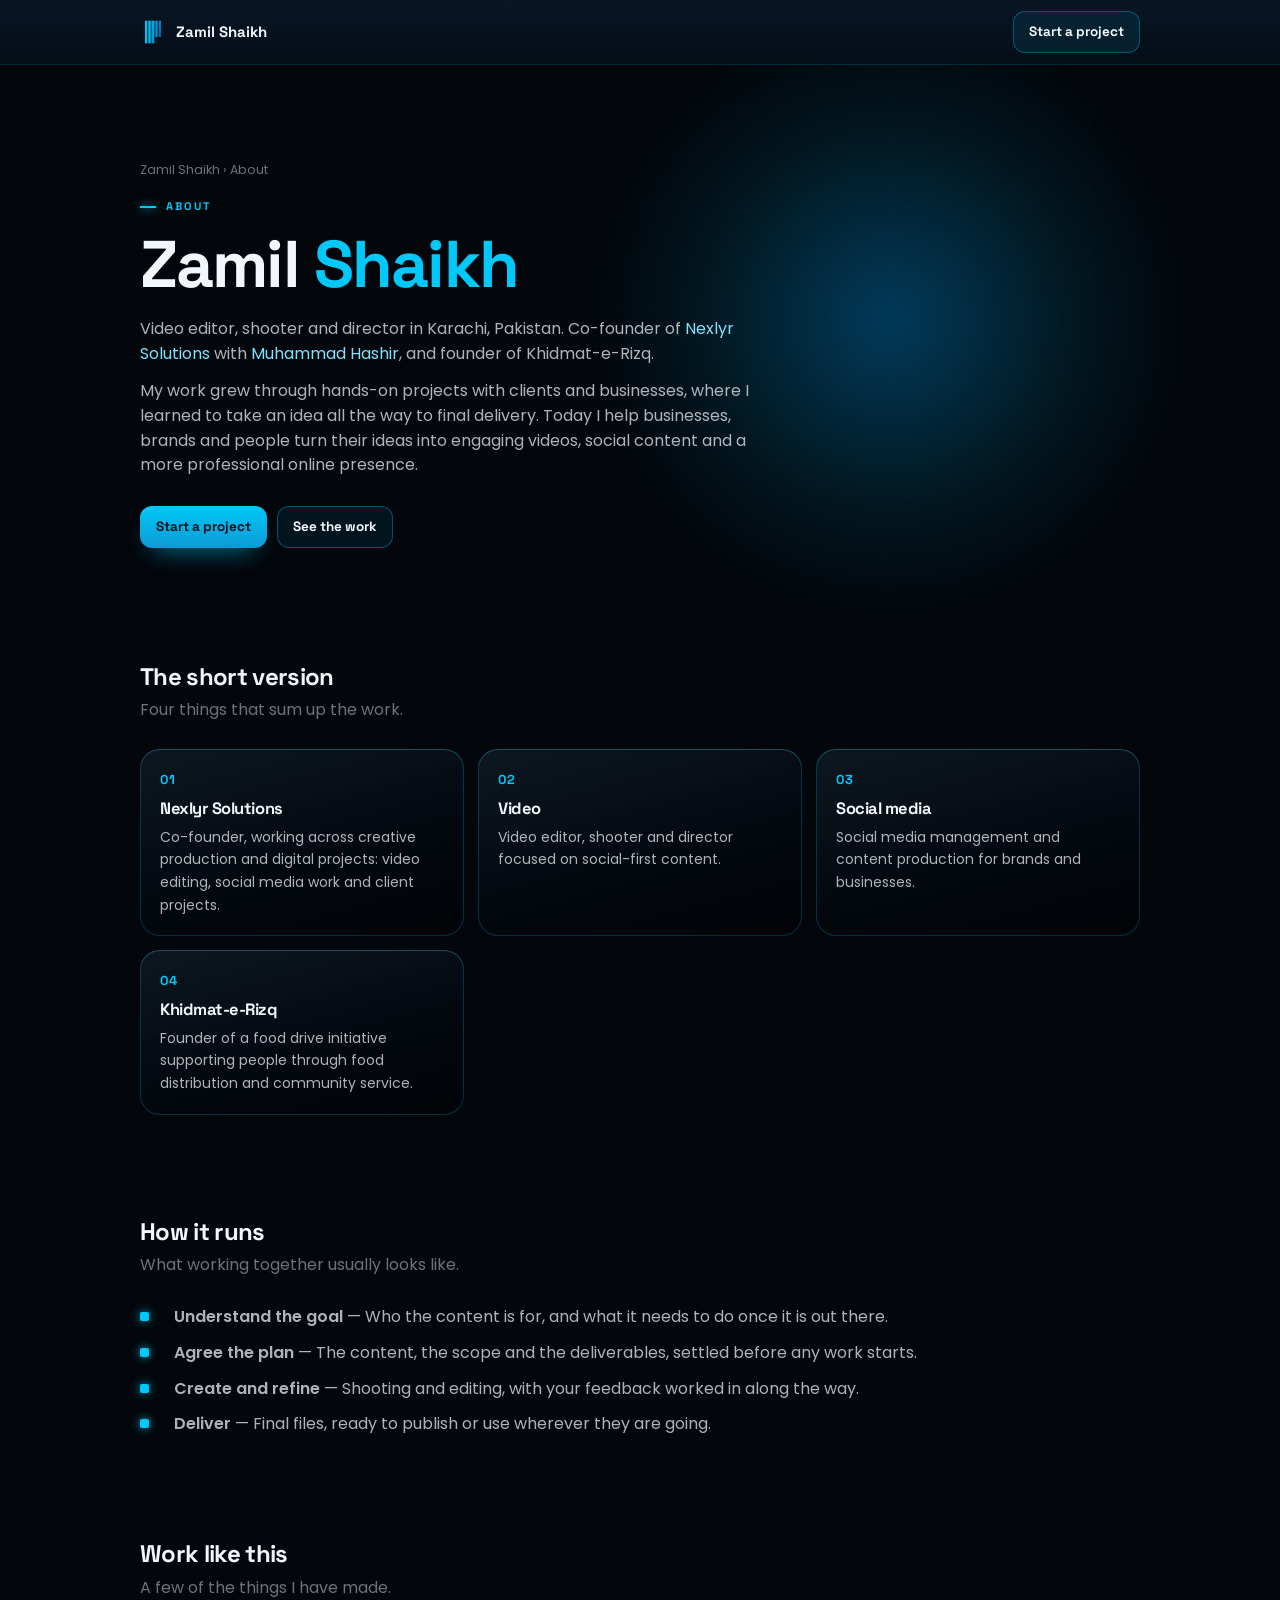
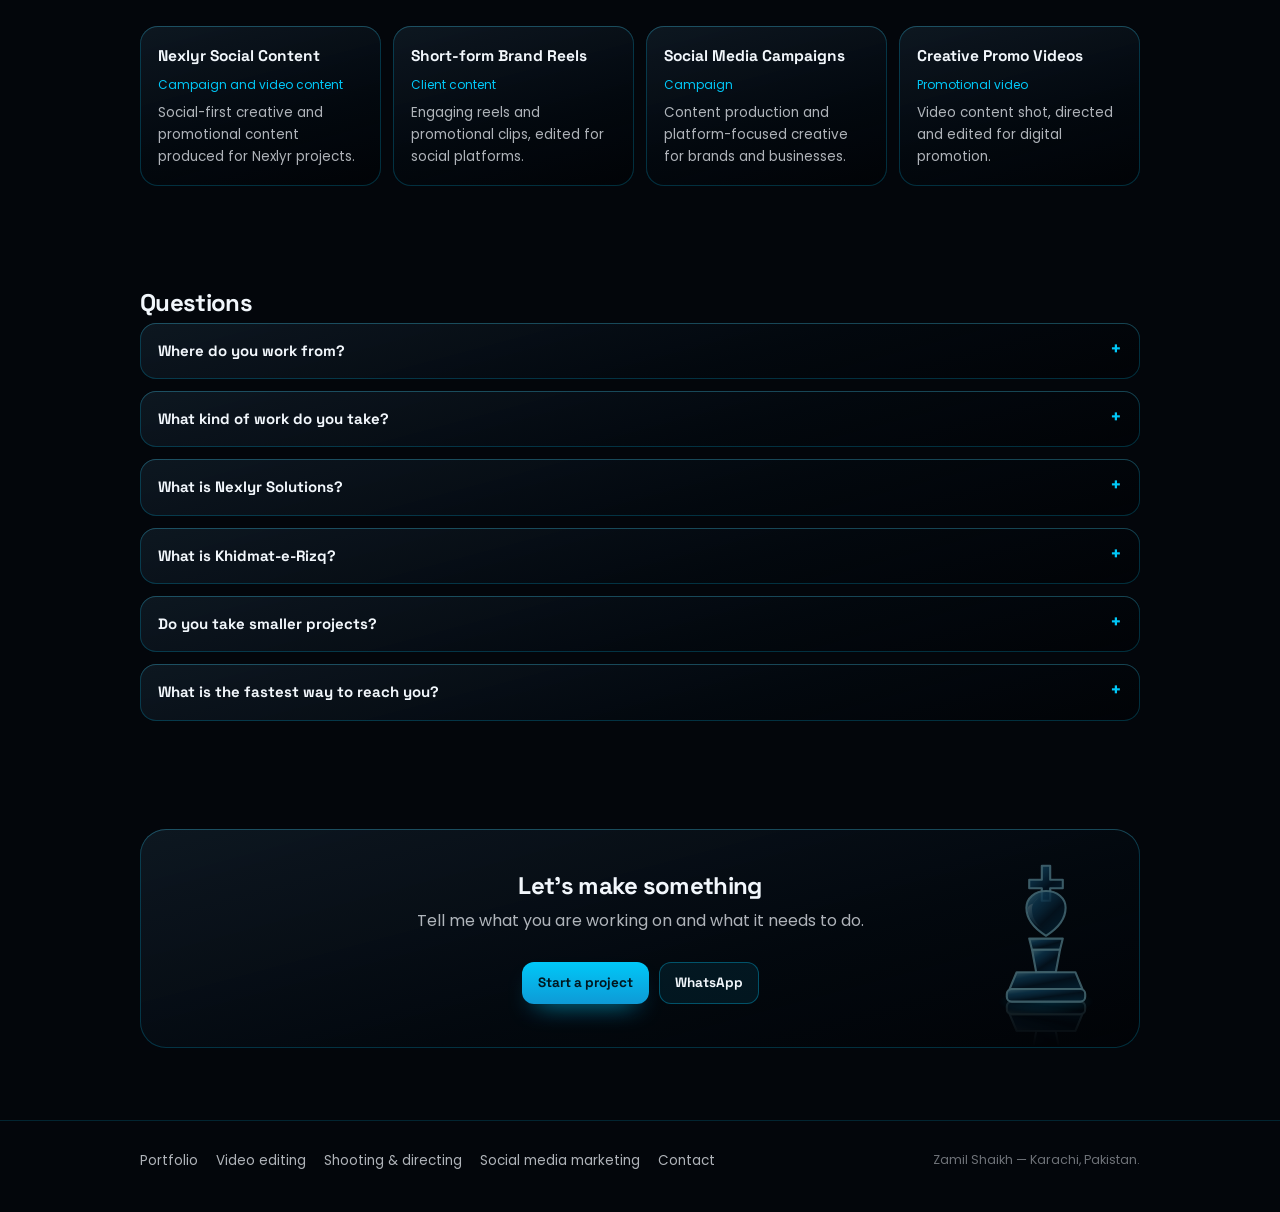
==== about.html @ 0f3cc49a "Add files via upload" ====
<!DOCTYPE html>
<html lang="en">
<head>
<meta charset="UTF-8">
<meta name="viewport" content="width=device-width, initial-scale=1.0, viewport-fit=cover">
<title>About Zamil Shaikh — Video Editor &amp; Director in Karachi</title>
<meta name="description" content="Zamil Shaikh is a video editor, shooter and director in Karachi, co-founder of Nexlyr Solutions and founder of Khidmat-e-Rizq, a food drive initiative.">
<meta name="author" content="Zamil Shaikh">
<meta name="robots" content="index, follow, max-image-preview:large, max-snippet:-1">
<meta name="googlebot" content="index, follow, max-image-preview:large, max-snippet:-1">
<meta name="geo.region" content="PK-SD">
<meta name="geo.placename" content="Karachi">
<link rel="canonical" href="https://zamil.nexlyr.solutions/about">
<link rel="alternate" hreflang="en" href="https://zamil.nexlyr.solutions/about">
<link rel="alternate" hreflang="x-default" href="https://zamil.nexlyr.solutions/about">
<link rel="me" href="https://www.instagram.com/zamil_fr">
<link rel="me" href="https://www.linkedin.com/in/zamil-shaikh-6154ba41a">
<meta name="theme-color" content="#03060B">
<link rel="icon" href="/favicon.ico" sizes="any">
<link rel="icon" type="image/png" href="/favicon.png">
<link rel="apple-touch-icon" href="/apple-touch-icon.png">
<link rel="manifest" href="/site.webmanifest">
<meta property="og:type" content="profile">
<meta property="og:locale" content="en_US">
<meta property="og:site_name" content="Zamil Shaikh">
<meta property="og:title" content="About Zamil Shaikh — Video Editor &amp; Director in Karachi">
<meta property="og:description" content="Zamil Shaikh is a video editor, shooter and director in Karachi, co-founder of Nexlyr Solutions and founder of Khidmat-e-Rizq, a food drive initiative.">
<meta property="og:url" content="https://zamil.nexlyr.solutions/about">
<meta property="og:image" content="https://zamil.nexlyr.solutions/og-card.jpg">
<meta property="og:image:width" content="1200">
<meta property="og:image:height" content="630">
<meta property="og:image:alt" content="Zamil Shaikh — video editor, shooter and director, co-founder of Nexlyr Solutions">
<meta name="twitter:card" content="summary_large_image">
<meta name="twitter:title" content="About Zamil Shaikh — Video Editor &amp; Director in Karachi">
<meta name="twitter:description" content="Zamil Shaikh is a video editor, shooter and director in Karachi, co-founder of Nexlyr Solutions and founder of Khidmat-e-Rizq, a food drive initiative.">
<meta name="twitter:image" content="https://zamil.nexlyr.solutions/og-card.jpg">
<meta name="twitter:image:alt" content="Zamil Shaikh — video editor, shooter and director">
<link rel="preload" href="/font-grotesk-700.woff2" as="font" type="font/woff2" crossorigin>
<link rel="preload" href="/font-poppins-400.woff2" as="font" type="font/woff2" crossorigin>
<script type="application/ld+json">{
 "@context": "https://schema.org",
 "@graph": [
  {
   "@type": "ProfilePage",
   "@id": "https://zamil.nexlyr.solutions/about#page",
   "url": "https://zamil.nexlyr.solutions/about",
   "name": "About Zamil Shaikh — Video Editor & Director in Karachi",
   "description": "Zamil Shaikh is a video editor, shooter and director in Karachi, co-founder of Nexlyr Solutions and founder of Khidmat-e-Rizq, a food drive initiative.",
   "inLanguage": "en",
   "isPartOf": {
    "@id": "https://zamil.nexlyr.solutions/#website"
   },
   "about": {
    "@id": "https://zamil.nexlyr.solutions/#zamil"
   },
   "primaryImageOfPage": "https://zamil.nexlyr.solutions/og-card.jpg",
   "mainEntity": {
    "@id": "https://zamil.nexlyr.solutions/#zamil"
   }
  },
  {
   "@type": "BreadcrumbList",
   "itemListElement": [
    {
     "@type": "ListItem",
     "position": 1,
     "name": "Zamil Shaikh",
     "item": "https://zamil.nexlyr.solutions/"
    },
    {
     "@type": "ListItem",
     "position": 2,
     "name": "About",
     "item": "https://zamil.nexlyr.solutions/about"
    }
   ]
  },
  {
   "@type": "Organization",
   "@id": "https://zamil.nexlyr.solutions/#khidmat",
   "name": "Khidmat-e-Rizq",
   "founder": {
    "@id": "https://zamil.nexlyr.solutions/#zamil"
   },
   "description": "Food drive initiative supporting people through food distribution and community service.",
   "sameAs": [
    "https://www.instagram.com/khidmat_e_riqz"
   ]
  },
  {
   "@type": "Person",
   "@id": "https://zamil.nexlyr.solutions/#zamil",
   "name": "Zamil Shaikh",
   "alternateName": [
    "Zamil",
    "zamil_fr"
   ],
   "url": "https://zamil.nexlyr.solutions/",
   "image": "https://zamil.nexlyr.solutions/zamil-cutout.webp",
   "jobTitle": "Co-founder, Nexlyr Solutions",
   "worksFor": {
    "@type": "Organization",
    "name": "Nexlyr Solutions",
    "url": "https://nexlyr.solutions"
   },
   "address": {
    "@type": "PostalAddress",
    "addressLocality": "Karachi",
    "addressCountry": "PK"
   },
   "sameAs": [
    "https://www.instagram.com/zamil_fr",
    "https://www.linkedin.com/in/zamil-shaikh-6154ba41a"
   ],
   "description": "Video editor, shooter and director in Karachi. Co-founder of Nexlyr Solutions and founder of Khidmat-e-Rizq.",
   "knowsAbout": [
    "Video editing",
    "Videography",
    "Directing",
    "Short-form video",
    "Promotional videos",
    "Social media marketing",
    "Social media management",
    "Content creation"
   ],
   "hasOccupation": {
    "@type": "Occupation",
    "name": "Video Editor",
    "occupationalCategory": "27-4032.00 Film and Video Editors",
    "skills": "Video editing, shooting, directing, social media management, content creation, creative direction",
    "occupationLocation": {
     "@type": "City",
     "name": "Karachi"
    }
   },
   "colleague": {
    "@type": "Person",
    "name": "Muhammad Hashir",
    "url": "https://hashir.nexlyr.solutions/",
    "jobTitle": "Founder, Nexlyr Solutions"
   }
  }
 ]
}</script>
<script type="application/ld+json">{
 "@context": "https://schema.org",
 "@type": "FAQPage",
 "mainEntity": [
  {
   "@type": "Question",
   "name": "Where do you work from?",
   "acceptedAnswer": {
    "@type": "Answer",
    "text": "Karachi, Pakistan."
   }
  },
  {
   "@type": "Question",
   "name": "What kind of work do you take?",
   "acceptedAnswer": {
    "@type": "Answer",
    "text": "Video editing, shooting, directing, and social media content and management."
   }
  },
  {
   "@type": "Question",
   "name": "What is Nexlyr Solutions?",
   "acceptedAnswer": {
    "@type": "Answer",
    "text": "The digital agency I co-founded with Muhammad Hashir, covering web development, brand identity, video editing and digital marketing."
   }
  },
  {
   "@type": "Question",
   "name": "What is Khidmat-e-Rizq?",
   "acceptedAnswer": {
    "@type": "Answer",
    "text": "A food drive initiative I founded, supporting people through food distribution and community service."
   }
  },
  {
   "@type": "Question",
   "name": "Do you take smaller projects?",
   "acceptedAnswer": {
    "@type": "Answer",
    "text": "Yes, depending on the scope and timeline."
   }
  },
  {
   "@type": "Question",
   "name": "What is the fastest way to reach you?",
   "acceptedAnswer": {
    "@type": "Answer",
    "text": "WhatsApp. The contact form, email and Instagram work too."
   }
  }
 ]
}</script>
<style>
@font-face{font-family:'Grotesk';src:url('font-grotesk-500.woff2') format('woff2');font-weight:400 500;font-display:swap}
@font-face{font-family:'Grotesk';src:url('font-grotesk-700.woff2') format('woff2');font-weight:600 800;font-display:swap}
@font-face{font-family:'Poppins';src:url('font-poppins-400.woff2') format('woff2');font-weight:400;font-display:swap}
@font-face{font-family:'Poppins';src:url('font-poppins-600.woff2') format('woff2');font-weight:600 700;font-display:swap}
:root{--bg:#03060B;--ink:#F2F7FC;--ink-2:rgba(242,247,252,.72);--ink-3:rgba(242,247,252,.45);
  --blue:#00C8F8;--blue-2:#7FE2FF;--display:'Grotesk',system-ui,sans-serif;--font:'Poppins',system-ui,sans-serif;
  --pad:clamp(18px,4vw,40px);--card:linear-gradient(165deg,rgba(120,200,255,.09),rgba(3,10,18,.5) 60%,rgba(0,0,0,.35));
  --edge:inset 0 0 0 1px rgba(0,200,248,.22),inset 0 1px 0 rgba(255,255,255,.1)}
*,*::before,*::after{margin:0;padding:0;box-sizing:border-box}
html{scroll-behavior:smooth;-webkit-text-size-adjust:100%}
body{background:var(--bg);color:var(--ink);font-family:var(--font);font-size:clamp(14px,.26vw+13px,15.5px);line-height:1.62;
  -webkit-font-smoothing:antialiased;overflow-x:hidden}
body::before{content:"";position:fixed;inset:0;z-index:0;pointer-events:none;opacity:.5;
  background:repeating-linear-gradient(90deg,rgba(0,200,248,.05) 0 1px,transparent 1px 11vmin),
  repeating-linear-gradient(0deg,rgba(0,200,248,.05) 0 1px,transparent 1px 11vmin);
  -webkit-mask-image:linear-gradient(180deg,#000,transparent 70%);mask-image:linear-gradient(180deg,#000,transparent 70%)}
a{color:inherit;text-decoration:none}
h1,h2,h3{font-family:var(--display);font-weight:700;letter-spacing:-.028em;line-height:1.05}
.acc{color:var(--blue)}
.wrap{position:relative;z-index:1;max-width:1080px;margin:0 auto;padding:0 var(--pad)}
header.top{position:sticky;top:0;z-index:20;background:linear-gradient(180deg,#081624,#050e18f0);
  backdrop-filter:blur(20px);-webkit-backdrop-filter:blur(20px);box-shadow:0 1px 0 rgba(0,200,248,.18)}
.top .wrap{display:flex;align-items:center;justify-content:space-between;gap:14px;height:64px}
.brand{display:flex;align-items:center;gap:10px;font-family:var(--display);font-weight:600;font-size:15px}
.brand img{width:26px;height:26px}
.btn{display:inline-flex;align-items:center;gap:9px;height:42px;padding:0 16px;border-radius:12px;
  font-family:var(--display);font-weight:600;font-size:13.5px;white-space:nowrap;transition:transform .2s,background .2s,box-shadow .2s}
.btn:hover{transform:translateY(-1px)}
.btn-solid{background:linear-gradient(180deg,#00C8F8,#0E9AD6);color:#01161f;box-shadow:0 12px 26px -14px rgba(0,200,248,.9)}
.btn-glass{background:rgba(0,200,248,.08);box-shadow:inset 0 0 0 1px rgba(0,200,248,.34)}
.btn-glass:hover{background:rgba(0,200,248,.16)}
.kicker{display:flex;align-items:center;gap:10px;font-family:var(--display);font-size:11px;font-weight:600;
  letter-spacing:.2em;text-transform:uppercase;color:var(--blue);margin-bottom:14px}
.kicker::before{content:"";width:16px;height:2px;background:var(--blue);box-shadow:0 0 10px var(--blue)}
.hero{position:relative;padding:clamp(48px,9vw,96px) 0 clamp(36px,6vw,64px)}
.hero::after{content:"";position:absolute;right:-6%;top:-10%;width:min(620px,70vw);aspect-ratio:1;border-radius:50%;z-index:-1;
  background:radial-gradient(circle,rgba(0,140,210,.4),rgba(0,200,248,.08) 45%,transparent 70%);filter:blur(12px)}
.hero h1{font-size:clamp(34px,5.4vw,66px);max-width:17ch;margin-bottom:18px}
.lead{font-size:clamp(15.5px,1.1vw+12px,20px);color:var(--ink-2);max-width:62ch;line-height:1.55}
.cta{display:flex;flex-wrap:wrap;gap:10px;margin-top:28px}
section{padding:clamp(28px,4.5vw,52px) 0}
section h2{font-size:clamp(22px,2.2vw+12px,34px);margin-bottom:8px}
section .sub{color:var(--ink-3);max-width:60ch;margin-bottom:26px}
.grid{display:grid;gap:14px;grid-template-columns:repeat(auto-fit,minmax(min(100%,260px),1fr))}
.card{position:relative;padding:20px;border-radius:20px;background:var(--card);box-shadow:var(--edge)}
.card h3{font-size:16.5px;margin-bottom:8px}
.card p{color:var(--ink-2);font-size:14px}
.card .n{font-family:var(--display);font-weight:700;font-size:13px;color:var(--blue);letter-spacing:.08em;display:block;margin-bottom:10px}
.list{display:grid;gap:10px;margin-top:6px}
.list li{list-style:none;display:grid;grid-template-columns:22px 1fr;gap:12px;align-items:start;color:var(--ink-2)}
.list li::before{content:"";width:9px;height:9px;margin-top:8px;border-radius:2px;background:var(--blue);
  box-shadow:0 0 10px rgba(0,200,248,.8)}
.work{display:grid;gap:12px;grid-template-columns:repeat(auto-fit,minmax(min(100%,240px),1fr))}
.work a{display:block;padding:18px;border-radius:18px;background:var(--card);box-shadow:var(--edge);transition:transform .25s,box-shadow .25s}
.work a:hover{transform:translateY(-2px);box-shadow:inset 0 0 0 1px rgba(0,200,248,.5),0 18px 34px -24px rgba(0,200,248,.5)}
.work b{display:block;font-family:var(--display);font-size:15.5px;margin-bottom:5px}
.work small{display:block;color:var(--blue);font-size:12px;margin-bottom:8px}
.work p{color:var(--ink-2);font-size:13.5px}
.faq{display:grid;gap:12px}
.faq details{padding:16px 18px;border-radius:16px;background:var(--card);box-shadow:var(--edge)}
.faq summary{cursor:pointer;font-family:var(--display);font-weight:600;font-size:15px;list-style:none}
.faq summary::-webkit-details-marker{display:none}
.faq summary::after{content:"+";float:right;color:var(--blue);font-size:19px;line-height:1}
.faq details[open] summary::after{content:"–"}
.faq p{margin-top:10px;color:var(--ink-2);font-size:14px}
.band{position:relative;margin:clamp(30px,5vw,56px) 0 0;padding:clamp(26px,4vw,44px);border-radius:26px;overflow:hidden;
  background:var(--card);box-shadow:var(--edge);text-align:center}
.band h2{margin-bottom:10px}
.band p{color:var(--ink-2);max-width:52ch;margin:0 auto 22px}
.band .cta{justify-content:center}
.piece{position:absolute;right:clamp(10px,3vw,40px);bottom:0;width:112px;height:188px;opacity:.4;pointer-events:none}
.piece svg{width:100%;height:100%}
.cp{fill:url(#gGlass);stroke:rgba(160,238,255,.9);stroke-width:1.5;stroke-linejoin:round;stroke-linecap:round}
.cp .sh{fill:url(#gSheen);stroke:none}
footer{position:relative;z-index:1;margin-top:clamp(40px,6vw,72px);padding:30px 0 40px;
  box-shadow:inset 0 1px 0 rgba(0,200,248,.16)}
footer .wrap{display:flex;flex-wrap:wrap;gap:12px 26px;justify-content:space-between;align-items:center}
footer nav{display:flex;flex-wrap:wrap;gap:8px 18px;font-size:13.5px;color:var(--ink-2)}
footer nav a:hover{color:var(--blue)}
footer small{color:var(--ink-3);font-size:12.5px}
.crumb{font-size:12.5px;color:var(--ink-3);margin-bottom:18px}
.crumb a:hover{color:var(--blue)}
@media (max-width:640px){
  .top .wrap{height:58px}
  .brand span{display:none}
  .piece{width:78px;height:130px;opacity:.28}
}
@media (prefers-reduced-motion:reduce){*{transition:none!important;scroll-behavior:auto}}
</style>
</head>
<body>
<svg width="0" height="0" style="position:absolute" aria-hidden="true"><defs>
<linearGradient id="gGlass" x1="0" y1="0" x2=".85" y2="1"><stop offset="0" stop-color="#8FE9FF" stop-opacity=".92"/><stop offset=".28" stop-color="#1E7FB4" stop-opacity=".78"/><stop offset=".62" stop-color="#062338" stop-opacity=".92"/><stop offset="1" stop-color="#0A4E72" stop-opacity=".85"/></linearGradient>
<linearGradient id="gSheen" x1="0" y1="0" x2="1" y2="1"><stop offset="0" stop-color="#fff" stop-opacity=".75"/><stop offset=".45" stop-color="#9FE9FF" stop-opacity=".18"/><stop offset="1" stop-color="#fff" stop-opacity="0"/></linearGradient>
<linearGradient id="gFade" x1="0" y1="0" x2="0" y2="1"><stop offset="0" stop-color="#fff" stop-opacity=".45"/><stop offset="1" stop-color="#fff" stop-opacity="0"/></linearGradient>
<mask id="mFade"><rect x="0" y="101" width="80" height="33" fill="url(#gFade)"/></mask>
<radialGradient id="gFloor" cx=".5" cy=".5" r=".5"><stop offset="0" stop-color="#00C8F8" stop-opacity=".5"/><stop offset="1" stop-color="#00C8F8" stop-opacity="0"/></radialGradient>
<g id="gp-base"><path d="M19 80h42l5 12H14Z"/><rect x="12" y="92" width="56" height="9" rx="3.5"/></g>
<g id="gp-king" class="cp"><path d="M37 4h6v10h9v6h-9v9h-6v-9h-9v-6h9Z"/><path d="M26 34c0-7 6-12 14-12s14 5 14 12c0 9-6 15-14 20-8-5-14-11-14-20Z"/><path d="M28 56h24l-2 8H30Z"/><path d="M30 64h20l-3 16H33Z"/><use href="#gp-base"/><path class="sh" d="M31 31c2-4 6-6 11-6-7 0-12 4-12 10 0 6 3 11 8 14-7-3-11-9-11-14 0-2 1-3 4-4Z"/></g>
<g id="gp-knight" class="cp"><path d="M47 6l5 12 4-10c7 5 11 13 12 22 2 12 1 26-2 38l-1 12H31c-1-8 1-15 5-20l5-6-15 4c-5 1-8-3-6-8l4-9c3-7 9-13 16-16l-2-9z"/><use href="#gp-base"/><circle cx="45" cy="31" r="2.6" fill="#CFF6FF" stroke="none"/><path class="sh" d="M43 14c-7 3-13 9-16 16l-4 9c-1 2 0 4 2 5-4 0-6-3-5-6l4-9c3-7 9-13 16-16Z"/></g>
<g id="gp-rook" class="cp"><path d="M22 14h10v8h6v-8h4v8h6v-8h10v20H22Z"/><path d="M26 34h28l-3 8H29Z"/><path d="M29 42h22l-2 38H31Z"/><use href="#gp-base"/><path class="sh" d="M31 44c-1 14-1 27-1 36h5c0-10 0-23 1-36Z"/></g>
<g id="gp-bishop" class="cp"><circle cx="40" cy="11" r="5"/><path d="M40 17c9 7 15 17 15 26 0 9-7 15-15 15s-15-6-15-15c0-9 6-19 15-26Z"/><path d="M27 60h26l-3 8H30Z"/><path d="M30 68h20l-2 12H32Z"/><use href="#gp-base"/><path class="sh" d="M34 25c-6 7-9 15-9 21 0 6 3 11 7 13-6-2-10-8-10-14 0-7 4-14 12-20Z"/></g>
<g id="gp-queen" class="cp"><circle cx="19" cy="15" r="4.5"/><circle cx="40" cy="9" r="5"/><circle cx="61" cy="15" r="4.5"/><path d="M20 19l7 20h26l7-20-13 13-7-18-7 18Z"/><path d="M26 41h28l-2 9H28Z"/><path d="M29 50h22l-3 30H32Z"/><use href="#gp-base"/><path class="sh" d="M31 45c-1 13-2 27-3 35h5c1-10 2-23 2-35Z"/></g>
<symbol id="c-king" viewBox="0 0 80 134"><ellipse cx="40" cy="101" rx="35" ry="9" fill="url(#gFloor)"/><g mask="url(#mFade)" opacity=".85"><use href="#gp-king" transform="translate(0,202) scale(1,-1)"/></g><use href="#gp-king"/></symbol>
<symbol id="c-knight" viewBox="0 0 80 134"><ellipse cx="40" cy="101" rx="35" ry="9" fill="url(#gFloor)"/><g mask="url(#mFade)" opacity=".85"><use href="#gp-knight" transform="translate(0,202) scale(1,-1)"/></g><use href="#gp-knight"/></symbol>
<symbol id="c-rook" viewBox="0 0 80 134"><ellipse cx="40" cy="101" rx="35" ry="9" fill="url(#gFloor)"/><g mask="url(#mFade)" opacity=".85"><use href="#gp-rook" transform="translate(0,202) scale(1,-1)"/></g><use href="#gp-rook"/></symbol>
<symbol id="c-bishop" viewBox="0 0 80 134"><ellipse cx="40" cy="101" rx="35" ry="9" fill="url(#gFloor)"/><g mask="url(#mFade)" opacity=".85"><use href="#gp-bishop" transform="translate(0,202) scale(1,-1)"/></g><use href="#gp-bishop"/></symbol>
<symbol id="c-queen" viewBox="0 0 80 134"><ellipse cx="40" cy="101" rx="35" ry="9" fill="url(#gFloor)"/><g mask="url(#mFade)" opacity=".85"><use href="#gp-queen" transform="translate(0,202) scale(1,-1)"/></g><use href="#gp-queen"/></symbol>
</defs></svg>
<header class="top">
  <div class="wrap">
    <a class="brand" href="/"><img src="/nexlyr-mark.png" alt="Nexlyr Solutions"><span>Zamil Shaikh</span></a>
    <a class="btn btn-glass" href="/#contact">Start a project</a>
  </div>
</header>

<main class="wrap">
  <div class="hero">
    <p class="crumb"><a href="/">Zamil Shaikh</a> &rsaquo; About</p>
    <div class="kicker">About</div>
    <h1>Zamil <span class="acc">Shaikh</span></h1>
    <p class="lead">Video editor, shooter and director in Karachi, Pakistan. Co-founder of <a href="https://nexlyr.solutions" style="color:var(--blue-2)">Nexlyr Solutions</a> with <a href="https://hashir.nexlyr.solutions/" style="color:var(--blue-2)">Muhammad Hashir</a>, and founder of Khidmat-e-Rizq.</p>
    <p class="lead" style="margin-top:12px">My work grew through hands-on projects with clients and businesses, where I learned to take an idea all the way to final delivery. Today I help businesses, brands and people turn their ideas into engaging videos, social content and a more professional online presence.</p>
    <div class="cta">
      <a class="btn btn-solid" href="/#contact">Start a project</a>
      <a class="btn btn-glass" href="/#work">See the work</a>
    </div>
  </div>

  <section>
    <h2>The short version</h2>
    <p class="sub">Four things that sum up the work.</p>
    <div class="grid"><article class="card"><span class="n">01</span><h3>Nexlyr Solutions</h3><p>Co-founder, working across creative production and digital projects: video editing, social media work and client projects.</p></article><article class="card"><span class="n">02</span><h3>Video</h3><p>Video editor, shooter and director focused on social-first content.</p></article><article class="card"><span class="n">03</span><h3>Social media</h3><p>Social media management and content production for brands and businesses.</p></article><article class="card"><span class="n">04</span><h3>Khidmat-e-Rizq</h3><p>Founder of a food drive initiative supporting people through food distribution and community service.</p></article></div>
  </section>

  <section>
    <h2>How it runs</h2>
    <p class="sub">What working together usually looks like.</p>
    <ul class="list"><li><span><strong>Understand the goal</strong> — Who the content is for, and what it needs to do once it is out there.</span></li><li><span><strong>Agree the plan</strong> — The content, the scope and the deliverables, settled before any work starts.</span></li><li><span><strong>Create and refine</strong> — Shooting and editing, with your feedback worked in along the way.</span></li><li><span><strong>Deliver</strong> — Final files, ready to publish or use wherever they are going.</span></li></ul>
  </section>

  <section>
    <h2>Work like this</h2>
    <p class="sub">A few of the things I have made.</p>
    <div class="work"><a href="/#work"><b>Nexlyr Social Content</b><small>Campaign and video content</small><p>Social-first creative and promotional content produced for Nexlyr projects.</p></a><a href="/#work"><b>Short-form Brand Reels</b><small>Client content</small><p>Engaging reels and promotional clips, edited for social platforms.</p></a><a href="/#work"><b>Social Media Campaigns</b><small>Campaign</small><p>Content production and platform-focused creative for brands and businesses.</p></a><a href="/#work"><b>Creative Promo Videos</b><small>Promotional video</small><p>Video content shot, directed and edited for digital promotion.</p></a></div>
  </section>

  <section>
    <h2>Questions</h2>
    <div class="faq"><details><summary>Where do you work from?</summary><p>Karachi, Pakistan.</p></details><details><summary>What kind of work do you take?</summary><p>Video editing, shooting, directing, and social media content and management.</p></details><details><summary>What is Nexlyr Solutions?</summary><p>The digital agency I co-founded with Muhammad Hashir, covering web development, brand identity, video editing and digital marketing.</p></details><details><summary>What is Khidmat-e-Rizq?</summary><p>A food drive initiative I founded, supporting people through food distribution and community service.</p></details><details><summary>Do you take smaller projects?</summary><p>Yes, depending on the scope and timeline.</p></details><details><summary>What is the fastest way to reach you?</summary><p>WhatsApp. The contact form, email and Instagram work too.</p></details></div>
  </section>

  <div class="band">
    <span class="piece"><svg viewBox="0 0 80 134"><use href="#c-king"/></svg></span>
    <h2>Let&#x27;s make something</h2>
    <p>Tell me what you are working on and what it needs to do.</p>
    <div class="cta">
      <a class="btn btn-solid" href="/#contact">Start a project</a>
      <a class="btn btn-glass" href="https://wa.me/923337799953" target="_blank" rel="noopener">WhatsApp</a>
    </div>
  </div>
</main>

<footer>
  <div class="wrap">
    <nav><a href="/">Portfolio</a><a href="/video-editing">Video editing</a><a href="/shooting-directing">Shooting &amp; directing</a><a href="/social-media-marketing">Social media marketing</a><a href="/#contact">Contact</a></nav>
    <small>Zamil Shaikh — Karachi, Pakistan.</small>
  </div>
</footer>
</body>
</html>
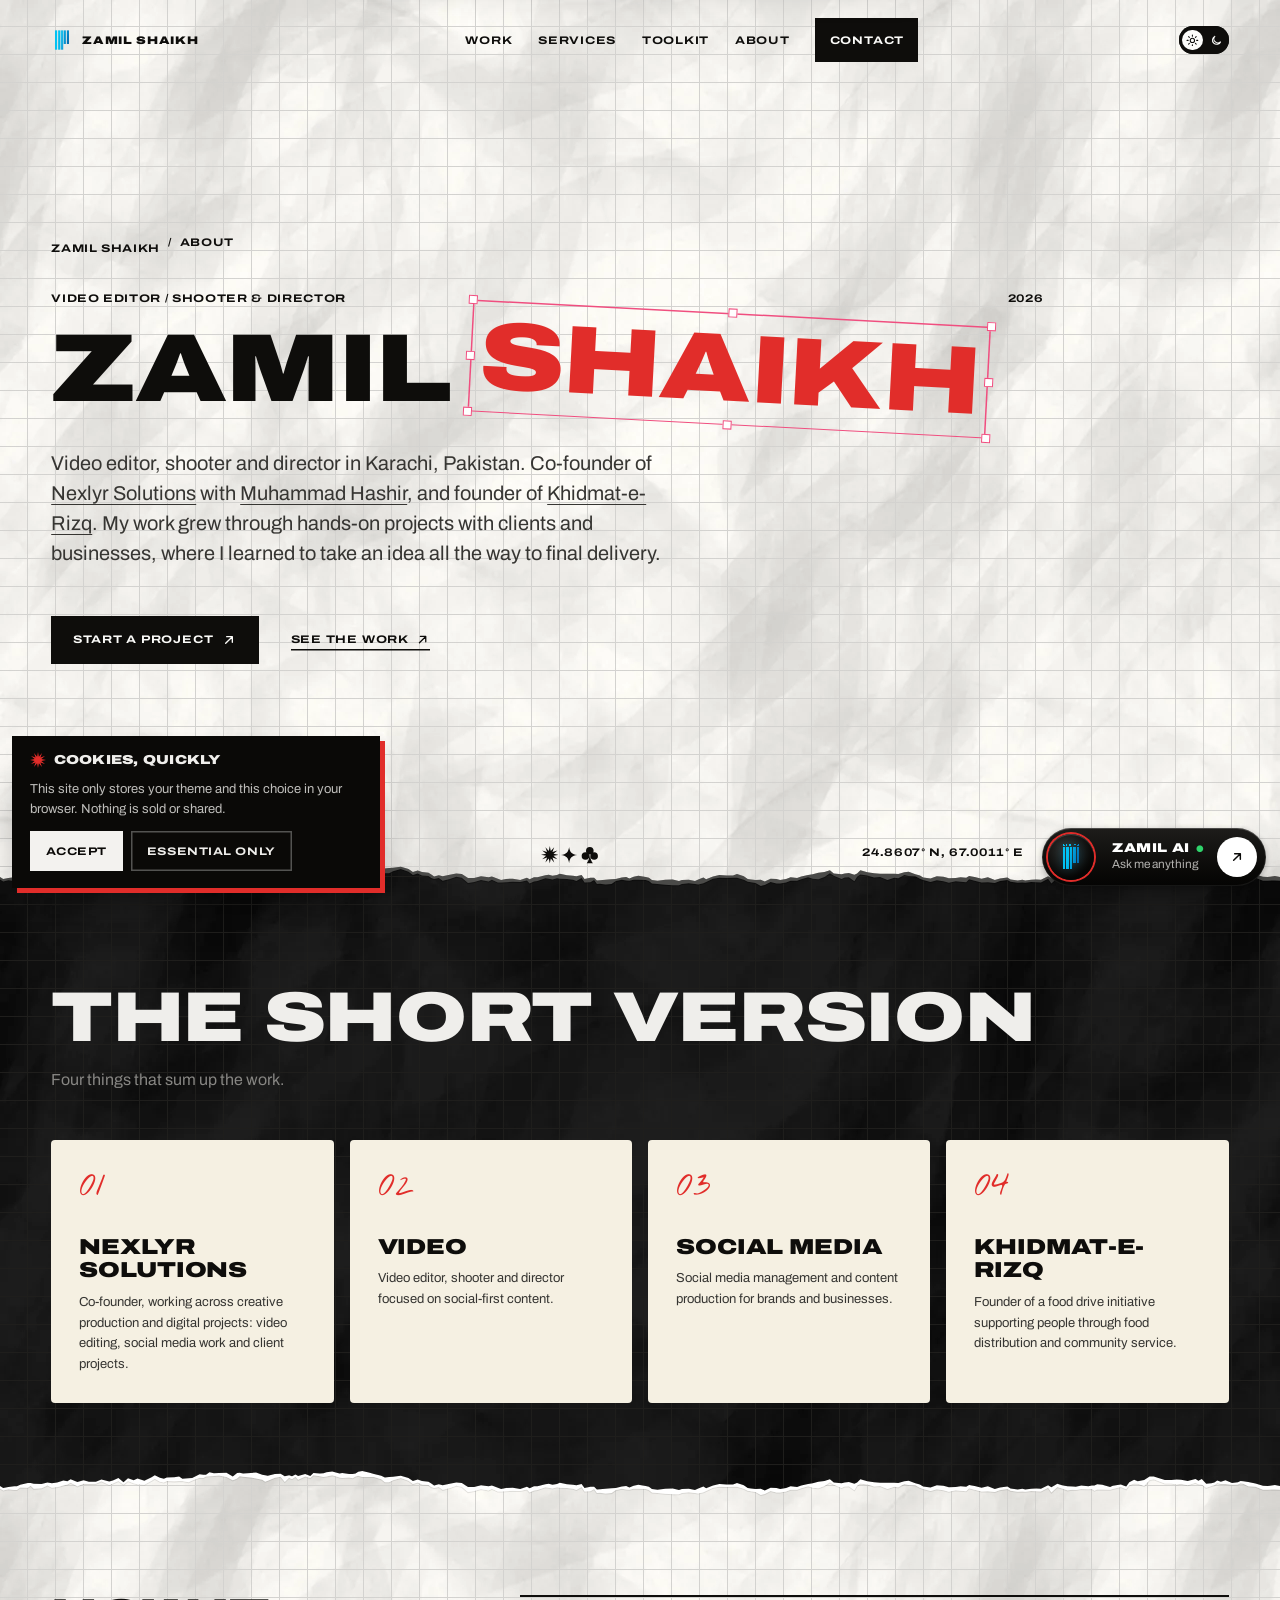
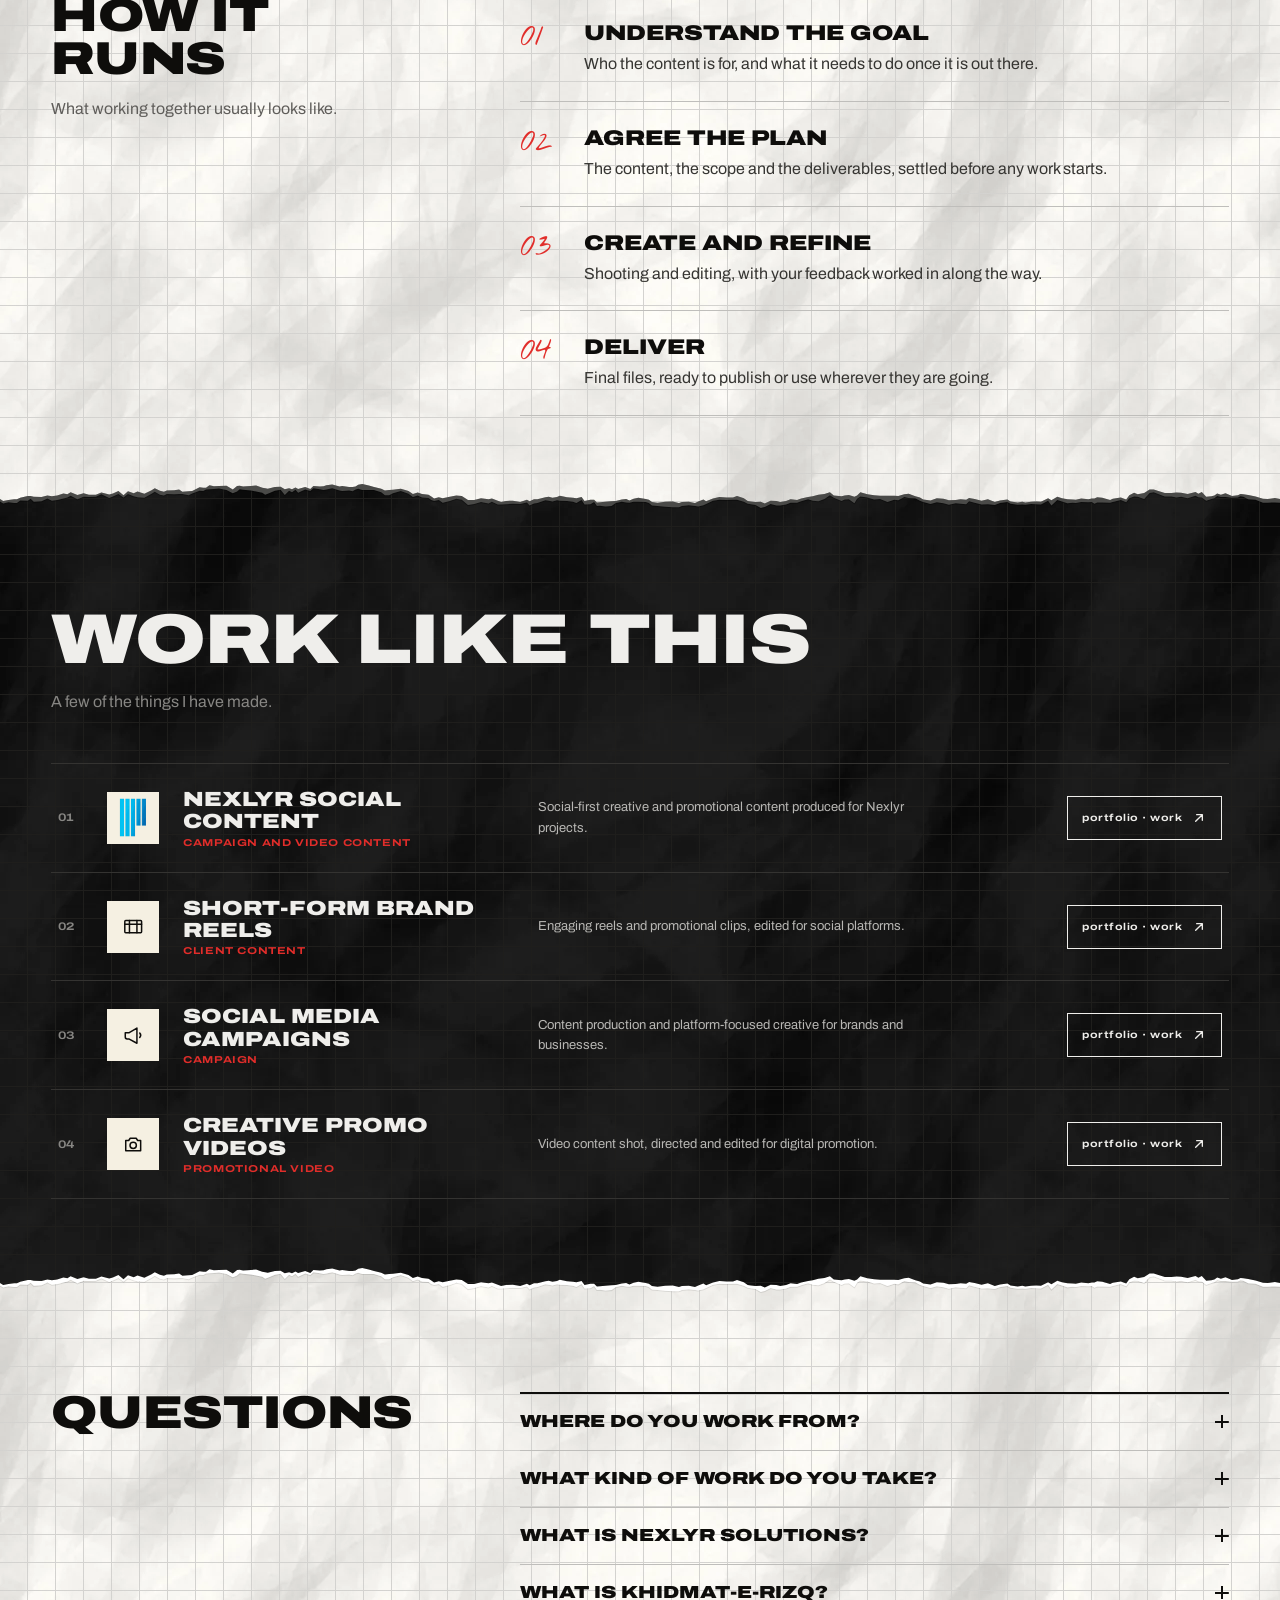
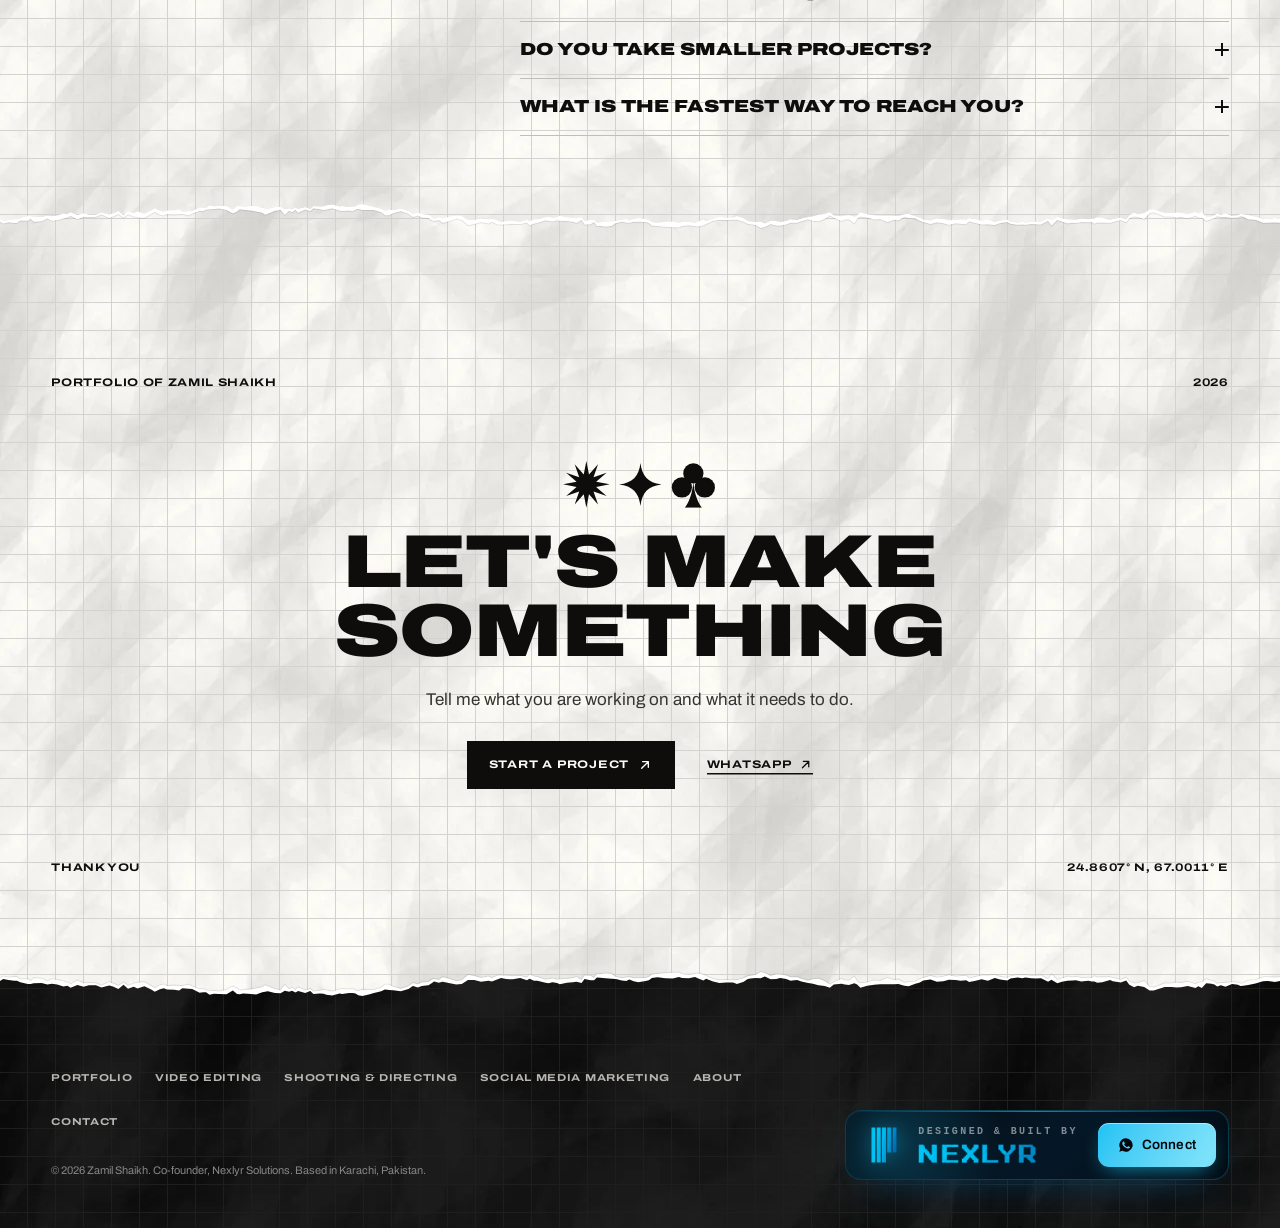
==== commit 4a58d9e2: "Rebuild Zamil’s portfolio in Hashir’s paper-and-ink design system Co-Authored-By: Claude Opus 5.5 <n" ====
--- a/about.html
+++ b/about.html
@@ -1,42 +1,54 @@
 <!DOCTYPE html>
-<html lang="en">
+<html lang="en" class="no-js">
 <head>
 <meta charset="UTF-8">
 <meta name="viewport" content="width=device-width, initial-scale=1.0, viewport-fit=cover">
 <title>About Zamil Shaikh — Video Editor &amp; Director in Karachi</title>
 <meta name="description" content="Zamil Shaikh is a video editor, shooter and director in Karachi, co-founder of Nexlyr Solutions and founder of Khidmat-e-Rizq, a food drive initiative.">
 <meta name="author" content="Zamil Shaikh">
-<meta name="robots" content="index, follow, max-image-preview:large, max-snippet:-1">
-<meta name="googlebot" content="index, follow, max-image-preview:large, max-snippet:-1">
+<meta name="robots" content="index, follow, max-image-preview:large, max-snippet:-1, max-video-preview:-1">
+<meta name="google-site-verification" content="wDHB1RTgLPvijMdIk2iDe6qK_QwUgyCxZqGYaZdzou4">
 <meta name="geo.region" content="PK-SD">
 <meta name="geo.placename" content="Karachi">
 <link rel="canonical" href="https://zamil.nexlyr.solutions/about">
-<link rel="alternate" hreflang="en" href="https://zamil.nexlyr.solutions/about">
 <link rel="alternate" hreflang="x-default" href="https://zamil.nexlyr.solutions/about">
-<link rel="me" href="https://www.instagram.com/zamil_fr">
-<link rel="me" href="https://www.linkedin.com/in/zamil-shaikh-6154ba41a">
-<meta name="theme-color" content="#03060B">
-<link rel="icon" href="/favicon.ico" sizes="any">
+<meta name="theme-color" content="#efeeea">
+<link rel="icon" href="/favicon.ico" sizes="48x48">
+<link rel="icon" type="image/png" sizes="96x96" href="/icon-96.png">
+<link rel="icon" type="image/png" sizes="144x144" href="/icon-144.png">
 <link rel="icon" type="image/png" href="/favicon.png">
 <link rel="apple-touch-icon" href="/apple-touch-icon.png">
 <link rel="manifest" href="/site.webmanifest">
-<meta property="og:type" content="profile">
+<meta name="apple-mobile-web-app-title" content="Zamil">
+<meta name="format-detection" content="telephone=no">
 <meta property="og:locale" content="en_US">
 <meta property="og:site_name" content="Zamil Shaikh">
 <meta property="og:title" content="About Zamil Shaikh — Video Editor &amp; Director in Karachi">
-<meta property="og:description" content="Zamil Shaikh is a video editor, shooter and director in Karachi, co-founder of Nexlyr Solutions and founder of Khidmat-e-Rizq, a food drive initiative.">
+<meta property="og:description" content="Video editor, shooter and director in Karachi. Co-founder of Nexlyr Solutions and founder of Khidmat-e-Rizq.">
 <meta property="og:url" content="https://zamil.nexlyr.solutions/about">
+<meta property="og:type" content="website">
 <meta property="og:image" content="https://zamil.nexlyr.solutions/og-card.jpg">
+<meta property="og:image:secure_url" content="https://zamil.nexlyr.solutions/og-card.jpg">
+<meta property="og:image:type" content="image/jpeg">
 <meta property="og:image:width" content="1200">
 <meta property="og:image:height" content="630">
-<meta property="og:image:alt" content="Zamil Shaikh — video editor, shooter and director, co-founder of Nexlyr Solutions">
+<meta property="og:image:alt" content="About Zamil Shaikh — video editor, shooter and director in Karachi">
 <meta name="twitter:card" content="summary_large_image">
 <meta name="twitter:title" content="About Zamil Shaikh — Video Editor &amp; Director in Karachi">
-<meta name="twitter:description" content="Zamil Shaikh is a video editor, shooter and director in Karachi, co-founder of Nexlyr Solutions and founder of Khidmat-e-Rizq, a food drive initiative.">
+<meta name="twitter:description" content="Video editor, shooter and director in Karachi. Co-founder of Nexlyr Solutions and founder of Khidmat-e-Rizq.">
 <meta name="twitter:image" content="https://zamil.nexlyr.solutions/og-card.jpg">
-<meta name="twitter:image:alt" content="Zamil Shaikh — video editor, shooter and director">
-<link rel="preload" href="/font-grotesk-700.woff2" as="font" type="font/woff2" crossorigin>
-<link rel="preload" href="/font-poppins-400.woff2" as="font" type="font/woff2" crossorigin>
+<meta name="twitter:image:alt" content="About Zamil Shaikh — video editor, shooter and director in Karachi">
+<link rel="me" href="https://www.instagram.com/zamil_fr">
+<link rel="me" href="https://www.linkedin.com/in/zamil-shaikh-6154ba41a">
+<script>(function(){var d=document.documentElement,t='light';try{t=localStorage.getItem('hm-theme')||'light'}catch(e){}d.className='js';d.dataset.theme=t;var m=document.querySelector('meta[name=theme-color]');if(m&&t==='dark')m.content='#1c1b19'})()</script>
+<link rel="preload" href="/font-archivo-wide-900.woff2" as="font" type="font/woff2" crossorigin>
+<link rel="preload" href="/font-archivo-wide-700.woff2" as="font" type="font/woff2" crossorigin>
+<link rel="preload" href="/font-archivo-400.woff2" as="font" type="font/woff2" crossorigin>
+
+<link rel="stylesheet" href="/site.css?v=1">
+<script src="/config.js?v=1" defer></script>
+<script src="/lenis.min.js" defer></script>
+<script src="/site.js?v=1" defer></script>
 <script type="application/ld+json">{
  "@context": "https://schema.org",
  "@graph": [
@@ -196,174 +208,122 @@
   }
  ]
 }</script>
-<style>
-@font-face{font-family:'Grotesk';src:url('font-grotesk-500.woff2') format('woff2');font-weight:400 500;font-display:swap}
-@font-face{font-family:'Grotesk';src:url('font-grotesk-700.woff2') format('woff2');font-weight:600 800;font-display:swap}
-@font-face{font-family:'Poppins';src:url('font-poppins-400.woff2') format('woff2');font-weight:400;font-display:swap}
-@font-face{font-family:'Poppins';src:url('font-poppins-600.woff2') format('woff2');font-weight:600 700;font-display:swap}
-:root{--bg:#03060B;--ink:#F2F7FC;--ink-2:rgba(242,247,252,.72);--ink-3:rgba(242,247,252,.45);
-  --blue:#00C8F8;--blue-2:#7FE2FF;--display:'Grotesk',system-ui,sans-serif;--font:'Poppins',system-ui,sans-serif;
-  --pad:clamp(18px,4vw,40px);--card:linear-gradient(165deg,rgba(120,200,255,.09),rgba(3,10,18,.5) 60%,rgba(0,0,0,.35));
-  --edge:inset 0 0 0 1px rgba(0,200,248,.22),inset 0 1px 0 rgba(255,255,255,.1)}
-*,*::before,*::after{margin:0;padding:0;box-sizing:border-box}
-html{scroll-behavior:smooth;-webkit-text-size-adjust:100%}
-body{background:var(--bg);color:var(--ink);font-family:var(--font);font-size:clamp(14px,.26vw+13px,15.5px);line-height:1.62;
-  -webkit-font-smoothing:antialiased;overflow-x:hidden}
-body::before{content:"";position:fixed;inset:0;z-index:0;pointer-events:none;opacity:.5;
-  background:repeating-linear-gradient(90deg,rgba(0,200,248,.05) 0 1px,transparent 1px 11vmin),
-  repeating-linear-gradient(0deg,rgba(0,200,248,.05) 0 1px,transparent 1px 11vmin);
-  -webkit-mask-image:linear-gradient(180deg,#000,transparent 70%);mask-image:linear-gradient(180deg,#000,transparent 70%)}
-a{color:inherit;text-decoration:none}
-h1,h2,h3{font-family:var(--display);font-weight:700;letter-spacing:-.028em;line-height:1.05}
-.acc{color:var(--blue)}
-.wrap{position:relative;z-index:1;max-width:1080px;margin:0 auto;padding:0 var(--pad)}
-header.top{position:sticky;top:0;z-index:20;background:linear-gradient(180deg,#081624,#050e18f0);
-  backdrop-filter:blur(20px);-webkit-backdrop-filter:blur(20px);box-shadow:0 1px 0 rgba(0,200,248,.18)}
-.top .wrap{display:flex;align-items:center;justify-content:space-between;gap:14px;height:64px}
-.brand{display:flex;align-items:center;gap:10px;font-family:var(--display);font-weight:600;font-size:15px}
-.brand img{width:26px;height:26px}
-.btn{display:inline-flex;align-items:center;gap:9px;height:42px;padding:0 16px;border-radius:12px;
-  font-family:var(--display);font-weight:600;font-size:13.5px;white-space:nowrap;transition:transform .2s,background .2s,box-shadow .2s}
-.btn:hover{transform:translateY(-1px)}
-.btn-solid{background:linear-gradient(180deg,#00C8F8,#0E9AD6);color:#01161f;box-shadow:0 12px 26px -14px rgba(0,200,248,.9)}
-.btn-glass{background:rgba(0,200,248,.08);box-shadow:inset 0 0 0 1px rgba(0,200,248,.34)}
-.btn-glass:hover{background:rgba(0,200,248,.16)}
-.kicker{display:flex;align-items:center;gap:10px;font-family:var(--display);font-size:11px;font-weight:600;
-  letter-spacing:.2em;text-transform:uppercase;color:var(--blue);margin-bottom:14px}
-.kicker::before{content:"";width:16px;height:2px;background:var(--blue);box-shadow:0 0 10px var(--blue)}
-.hero{position:relative;padding:clamp(48px,9vw,96px) 0 clamp(36px,6vw,64px)}
-.hero::after{content:"";position:absolute;right:-6%;top:-10%;width:min(620px,70vw);aspect-ratio:1;border-radius:50%;z-index:-1;
-  background:radial-gradient(circle,rgba(0,140,210,.4),rgba(0,200,248,.08) 45%,transparent 70%);filter:blur(12px)}
-.hero h1{font-size:clamp(34px,5.4vw,66px);max-width:17ch;margin-bottom:18px}
-.lead{font-size:clamp(15.5px,1.1vw+12px,20px);color:var(--ink-2);max-width:62ch;line-height:1.55}
-.cta{display:flex;flex-wrap:wrap;gap:10px;margin-top:28px}
-section{padding:clamp(28px,4.5vw,52px) 0}
-section h2{font-size:clamp(22px,2.2vw+12px,34px);margin-bottom:8px}
-section .sub{color:var(--ink-3);max-width:60ch;margin-bottom:26px}
-.grid{display:grid;gap:14px;grid-template-columns:repeat(auto-fit,minmax(min(100%,260px),1fr))}
-.card{position:relative;padding:20px;border-radius:20px;background:var(--card);box-shadow:var(--edge)}
-.card h3{font-size:16.5px;margin-bottom:8px}
-.card p{color:var(--ink-2);font-size:14px}
-.card .n{font-family:var(--display);font-weight:700;font-size:13px;color:var(--blue);letter-spacing:.08em;display:block;margin-bottom:10px}
-.list{display:grid;gap:10px;margin-top:6px}
-.list li{list-style:none;display:grid;grid-template-columns:22px 1fr;gap:12px;align-items:start;color:var(--ink-2)}
-.list li::before{content:"";width:9px;height:9px;margin-top:8px;border-radius:2px;background:var(--blue);
-  box-shadow:0 0 10px rgba(0,200,248,.8)}
-.work{display:grid;gap:12px;grid-template-columns:repeat(auto-fit,minmax(min(100%,240px),1fr))}
-.work a{display:block;padding:18px;border-radius:18px;background:var(--card);box-shadow:var(--edge);transition:transform .25s,box-shadow .25s}
-.work a:hover{transform:translateY(-2px);box-shadow:inset 0 0 0 1px rgba(0,200,248,.5),0 18px 34px -24px rgba(0,200,248,.5)}
-.work b{display:block;font-family:var(--display);font-size:15.5px;margin-bottom:5px}
-.work small{display:block;color:var(--blue);font-size:12px;margin-bottom:8px}
-.work p{color:var(--ink-2);font-size:13.5px}
-.faq{display:grid;gap:12px}
-.faq details{padding:16px 18px;border-radius:16px;background:var(--card);box-shadow:var(--edge)}
-.faq summary{cursor:pointer;font-family:var(--display);font-weight:600;font-size:15px;list-style:none}
-.faq summary::-webkit-details-marker{display:none}
-.faq summary::after{content:"+";float:right;color:var(--blue);font-size:19px;line-height:1}
-.faq details[open] summary::after{content:"–"}
-.faq p{margin-top:10px;color:var(--ink-2);font-size:14px}
-.band{position:relative;margin:clamp(30px,5vw,56px) 0 0;padding:clamp(26px,4vw,44px);border-radius:26px;overflow:hidden;
-  background:var(--card);box-shadow:var(--edge);text-align:center}
-.band h2{margin-bottom:10px}
-.band p{color:var(--ink-2);max-width:52ch;margin:0 auto 22px}
-.band .cta{justify-content:center}
-.piece{position:absolute;right:clamp(10px,3vw,40px);bottom:0;width:112px;height:188px;opacity:.4;pointer-events:none}
-.piece svg{width:100%;height:100%}
-.cp{fill:url(#gGlass);stroke:rgba(160,238,255,.9);stroke-width:1.5;stroke-linejoin:round;stroke-linecap:round}
-.cp .sh{fill:url(#gSheen);stroke:none}
-footer{position:relative;z-index:1;margin-top:clamp(40px,6vw,72px);padding:30px 0 40px;
-  box-shadow:inset 0 1px 0 rgba(0,200,248,.16)}
-footer .wrap{display:flex;flex-wrap:wrap;gap:12px 26px;justify-content:space-between;align-items:center}
-footer nav{display:flex;flex-wrap:wrap;gap:8px 18px;font-size:13.5px;color:var(--ink-2)}
-footer nav a:hover{color:var(--blue)}
-footer small{color:var(--ink-3);font-size:12.5px}
-.crumb{font-size:12.5px;color:var(--ink-3);margin-bottom:18px}
-.crumb a:hover{color:var(--blue)}
-@media (max-width:640px){
-  .top .wrap{height:58px}
-  .brand span{display:none}
-  .piece{width:78px;height:130px;opacity:.28}
-}
-@media (prefers-reduced-motion:reduce){*{transition:none!important;scroll-behavior:auto}}
-</style>
 </head>
-<body>
-<svg width="0" height="0" style="position:absolute" aria-hidden="true"><defs>
-<linearGradient id="gGlass" x1="0" y1="0" x2=".85" y2="1"><stop offset="0" stop-color="#8FE9FF" stop-opacity=".92"/><stop offset=".28" stop-color="#1E7FB4" stop-opacity=".78"/><stop offset=".62" stop-color="#062338" stop-opacity=".92"/><stop offset="1" stop-color="#0A4E72" stop-opacity=".85"/></linearGradient>
-<linearGradient id="gSheen" x1="0" y1="0" x2="1" y2="1"><stop offset="0" stop-color="#fff" stop-opacity=".75"/><stop offset=".45" stop-color="#9FE9FF" stop-opacity=".18"/><stop offset="1" stop-color="#fff" stop-opacity="0"/></linearGradient>
-<linearGradient id="gFade" x1="0" y1="0" x2="0" y2="1"><stop offset="0" stop-color="#fff" stop-opacity=".45"/><stop offset="1" stop-color="#fff" stop-opacity="0"/></linearGradient>
-<mask id="mFade"><rect x="0" y="101" width="80" height="33" fill="url(#gFade)"/></mask>
-<radialGradient id="gFloor" cx=".5" cy=".5" r=".5"><stop offset="0" stop-color="#00C8F8" stop-opacity=".5"/><stop offset="1" stop-color="#00C8F8" stop-opacity="0"/></radialGradient>
-<g id="gp-base"><path d="M19 80h42l5 12H14Z"/><rect x="12" y="92" width="56" height="9" rx="3.5"/></g>
-<g id="gp-king" class="cp"><path d="M37 4h6v10h9v6h-9v9h-6v-9h-9v-6h9Z"/><path d="M26 34c0-7 6-12 14-12s14 5 14 12c0 9-6 15-14 20-8-5-14-11-14-20Z"/><path d="M28 56h24l-2 8H30Z"/><path d="M30 64h20l-3 16H33Z"/><use href="#gp-base"/><path class="sh" d="M31 31c2-4 6-6 11-6-7 0-12 4-12 10 0 6 3 11 8 14-7-3-11-9-11-14 0-2 1-3 4-4Z"/></g>
-<g id="gp-knight" class="cp"><path d="M47 6l5 12 4-10c7 5 11 13 12 22 2 12 1 26-2 38l-1 12H31c-1-8 1-15 5-20l5-6-15 4c-5 1-8-3-6-8l4-9c3-7 9-13 16-16l-2-9z"/><use href="#gp-base"/><circle cx="45" cy="31" r="2.6" fill="#CFF6FF" stroke="none"/><path class="sh" d="M43 14c-7 3-13 9-16 16l-4 9c-1 2 0 4 2 5-4 0-6-3-5-6l4-9c3-7 9-13 16-16Z"/></g>
-<g id="gp-rook" class="cp"><path d="M22 14h10v8h6v-8h4v8h6v-8h10v20H22Z"/><path d="M26 34h28l-3 8H29Z"/><path d="M29 42h22l-2 38H31Z"/><use href="#gp-base"/><path class="sh" d="M31 44c-1 14-1 27-1 36h5c0-10 0-23 1-36Z"/></g>
-<g id="gp-bishop" class="cp"><circle cx="40" cy="11" r="5"/><path d="M40 17c9 7 15 17 15 26 0 9-7 15-15 15s-15-6-15-15c0-9 6-19 15-26Z"/><path d="M27 60h26l-3 8H30Z"/><path d="M30 68h20l-2 12H32Z"/><use href="#gp-base"/><path class="sh" d="M34 25c-6 7-9 15-9 21 0 6 3 11 7 13-6-2-10-8-10-14 0-7 4-14 12-20Z"/></g>
-<g id="gp-queen" class="cp"><circle cx="19" cy="15" r="4.5"/><circle cx="40" cy="9" r="5"/><circle cx="61" cy="15" r="4.5"/><path d="M20 19l7 20h26l7-20-13 13-7-18-7 18Z"/><path d="M26 41h28l-2 9H28Z"/><path d="M29 50h22l-3 30H32Z"/><use href="#gp-base"/><path class="sh" d="M31 45c-1 13-2 27-3 35h5c1-10 2-23 2-35Z"/></g>
-<symbol id="c-king" viewBox="0 0 80 134"><ellipse cx="40" cy="101" rx="35" ry="9" fill="url(#gFloor)"/><g mask="url(#mFade)" opacity=".85"><use href="#gp-king" transform="translate(0,202) scale(1,-1)"/></g><use href="#gp-king"/></symbol>
-<symbol id="c-knight" viewBox="0 0 80 134"><ellipse cx="40" cy="101" rx="35" ry="9" fill="url(#gFloor)"/><g mask="url(#mFade)" opacity=".85"><use href="#gp-knight" transform="translate(0,202) scale(1,-1)"/></g><use href="#gp-knight"/></symbol>
-<symbol id="c-rook" viewBox="0 0 80 134"><ellipse cx="40" cy="101" rx="35" ry="9" fill="url(#gFloor)"/><g mask="url(#mFade)" opacity=".85"><use href="#gp-rook" transform="translate(0,202) scale(1,-1)"/></g><use href="#gp-rook"/></symbol>
-<symbol id="c-bishop" viewBox="0 0 80 134"><ellipse cx="40" cy="101" rx="35" ry="9" fill="url(#gFloor)"/><g mask="url(#mFade)" opacity=".85"><use href="#gp-bishop" transform="translate(0,202) scale(1,-1)"/></g><use href="#gp-bishop"/></symbol>
-<symbol id="c-queen" viewBox="0 0 80 134"><ellipse cx="40" cy="101" rx="35" ry="9" fill="url(#gFloor)"/><g mask="url(#mFade)" opacity=".85"><use href="#gp-queen" transform="translate(0,202) scale(1,-1)"/></g><use href="#gp-queen"/></symbol>
-</defs></svg>
+<body class="page">
+<svg width="0" height="0" style="position:absolute" aria-hidden="true" focusable="false">
+  <symbol id="g-burst" viewBox="0 0 24 24"><path d="M12 0L13.35 6.98L18 1.61L15.68 8.32L22.39 6L17.02 10.65L24 12L17.02 13.35L22.39 18L15.68 15.68L18 22.39L13.35 17.02L12 24L10.65 17.02L6 22.39L8.32 15.68L1.61 18L6.98 13.35L0 12L6.98 10.65L1.61 6L8.32 8.32L6 1.61L10.65 6.98Z"/></symbol>
+  <symbol id="g-spark" viewBox="0 0 24 24"><path d="M12 0C12.9 7.6 16.4 11.1 24 12C16.4 12.9 12.9 16.4 12 24C11.1 16.4 7.6 12.9 0 12C7.6 11.1 11.1 7.6 12 0Z"/></symbol>
+  <symbol id="g-club" viewBox="0 0 24 24"><circle cx="12" cy="6.4" r="5.2"/><circle cx="6.1" cy="13.6" r="5.2"/><circle cx="17.9" cy="13.6" r="5.2"/><path d="M12 10.5c.4 5.2 1.6 9.6 4.4 13.5H7.6c2.8-3.9 4-8.3 4.4-13.5Z"/></symbol>
+  <symbol id="i-arrow" viewBox="0 0 24 24"><path d="M7 17 17 7M8.5 7H17v8.5"/></symbol>
+  <symbol id="i-close" viewBox="0 0 24 24"><path d="m6.5 6.5 11 11M17.5 6.5l-11 11"/></symbol>
+  <symbol id="i-left" viewBox="0 0 24 24"><path d="M14.5 5.5 8 12l6.5 6.5"/></symbol>
+  <symbol id="i-right" viewBox="0 0 24 24"><path d="M9.5 5.5 16 12l-6.5 6.5"/></symbol>
+  <symbol id="i-phone" viewBox="0 0 24 24"><path d="M5.5 3.5h3l1.6 4.4-2 1.4a11 11 0 0 0 6.6 6.6l1.4-2 4.4 1.6v3a2 2 0 0 1-2.2 2A16.5 16.5 0 0 1 3.5 5.7a2 2 0 0 1 2-2.2Z"/></symbol>
+  <symbol id="i-insta" viewBox="0 0 24 24"><rect x="3" y="3" width="18" height="18" rx="5.4"/><circle cx="12" cy="12" r="4.1"/><circle cx="17.3" cy="6.7" r=".6"/></symbol>
+  <symbol id="i-wa" viewBox="0 0 24 24"><path d="M12 3.2a8.8 8.8 0 0 0-7.5 13.4L3.2 20.8l4.4-1.3A8.8 8.8 0 1 0 12 3.2Z"/><path d="M9.2 8.3c.5 2.1 2.2 4.2 4.3 5l1-1.2 2 .9c-.2 1.5-1.7 2.2-3.2 1.7-2.8-.9-5-3.4-5.6-6-.3-1.2.6-2.4 2-2.4Z"/></symbol>
+  <symbol id="i-in" viewBox="0 0 24 24"><rect x="3" y="3" width="18" height="18" rx="2.5"/><path d="M7.6 10.2v6.4M7.6 7.4v.1M11.2 16.6v-6.4M11.2 13c0-1.7 1.1-2.9 2.6-2.9s2.4 1 2.4 2.8v3.7"/></symbol>
+  <symbol id="i-mail" viewBox="0 0 24 24"><rect x="3" y="5" width="18" height="14" rx="1.5"/><path d="m3.6 6 8.4 7 8.4-7"/></symbol>
+  <symbol id="i-heart" viewBox="0 0 24 24"><path d="M12 20s-7.5-4.6-7.5-10.2A4.3 4.3 0 0 1 12 7.2a4.3 4.3 0 0 1 7.5 2.6C19.5 15.4 12 20 12 20Z"/></symbol>
+  <symbol id="i-globe" viewBox="0 0 24 24"><circle cx="12" cy="12" r="9"/><path d="M3.4 9.4h17.2M3.4 14.6h17.2M12 3a14.6 14.6 0 0 1 0 18M12 3a14.6 14.6 0 0 0 0 18"/></symbol>
+</svg>
+
+<a class="skip" href="#main">Skip to content</a>
 <header class="top">
   <div class="wrap">
-    <a class="brand" href="/"><img src="/nexlyr-mark.png" alt="Nexlyr Solutions"><span>Zamil Shaikh</span></a>
-    <a class="btn btn-glass" href="/#contact">Start a project</a>
+    <a class="brand" href="/"><img src="/nexlyr-mark.png" alt="" width="22" height="22">Zamil Shaikh</a>
+    <nav aria-label="Main"><a href="/#work">Work</a><a href="/#services">Services</a><a href="/#skills">Toolkit</a><a href="/#about">About</a><a class="cta-nav" href="/#contact">Contact</a></nav>
+    <button class="menu-btn" type="button" data-menu aria-controls="menu" aria-expanded="false">Menu</button>
   </div>
 </header>
-
-<main class="wrap">
-  <div class="hero">
-    <p class="crumb"><a href="/">Zamil Shaikh</a> &rsaquo; About</p>
-    <div class="kicker">About</div>
-    <h1>Zamil <span class="acc">Shaikh</span></h1>
-    <p class="lead">Video editor, shooter and director in Karachi, Pakistan. Co-founder of <a href="https://nexlyr.solutions" style="color:var(--blue-2)">Nexlyr Solutions</a> with <a href="https://hashir.nexlyr.solutions/" style="color:var(--blue-2)">Muhammad Hashir</a>, and founder of Khidmat-e-Rizq.</p>
-    <p class="lead" style="margin-top:12px">My work grew through hands-on projects with clients and businesses, where I learned to take an idea all the way to final delivery. Today I help businesses, brands and people turn their ideas into engaging videos, social content and a more professional online presence.</p>
-    <div class="cta">
-      <a class="btn btn-solid" href="/#contact">Start a project</a>
-      <a class="btn btn-glass" href="/#work">See the work</a>
+<nav class="float" aria-label="Quick navigation">
+  <a class="brand" href="/"><img src="/nexlyr-mark.png" alt="" width="22" height="22">Zamil Shaikh</a>
+  <a href="/#work">Work</a><a href="/#services">Services</a><a href="/#about">About</a><a class="cta-nav" href="/#contact">Contact</a>
+  <button class="menu-btn" type="button" data-menu aria-controls="menu" aria-expanded="false">Menu</button>
+</nav>
+<div class="sheet ink" id="menu" role="dialog" aria-modal="true" aria-label="Menu" inert>
+  <div class="sheet__top"><span class="lbl">Zamil Shaikh · 2026</span><button class="sheet__close" type="button" data-menu-close>Close</button></div>
+  <nav aria-label="Menu">
+    <a href="/#work"><small>01</small>Work</a>
+    <a href="/#services"><small>02</small>Services</a>
+    <a href="/#shoot"><small>03</small>Shoots</a>
+    <a href="/#social"><small>04</small>Social</a>
+    <a href="/#about"><small>05</small>About</a>
+    <a href="/#contact"><small>06</small>Contact</a>
+  </nav>
+  <div class="sheet__foot">
+    <a class="lbl" href="/video-editing">Video editing</a><a class="lbl" href="/shooting-directing">Shooting &amp; directing</a>
+    <a class="lbl" href="/social-media-marketing">Social media</a><a class="lbl" href="/about">About me</a>
+  </div>
+</div>
+<main id="main">
+<section class="phero hero paper" aria-labelledby="h1">
+  <div class="phero__mid wrap">
+    <p class="crumb lbl"><a href="/">Zamil Shaikh</a><span aria-hidden="true">/</span><span>About</span></p>
+    <div class="mark__labels" style="max-width:62rem"><span class="lbl">Video editor / <span class="hide-sm">Shooter &amp; </span>director</span><span class="lbl num">2026</span></div>
+    <h1 id="h1">Zamil <span class="red sel--tilt-r" data-sel="">Shaikh</span></h1>
+    <p class="phero__lead">Video editor, shooter and director in Karachi, Pakistan. Co-founder of <a href="https://nexlyr.solutions" target="_blank" rel="noopener">Nexlyr Solutions</a> with <a href="https://hashir.nexlyr.solutions" target="_blank" rel="noopener">Muhammad Hashir</a>, and founder of <a href="https://www.instagram.com/khidmat_e_riqz" target="_blank" rel="noopener">Khidmat-e-Rizq</a>. My work grew through hands-on projects with clients and businesses, where I learned to take an idea all the way to final delivery.</p>
+    <div class="phero__acts">
+      <a class="btn" href="/#contact">Start a project<svg viewBox="0 0 24 24" aria-hidden="true"><use href="#i-arrow"/></svg></a>
+      <a class="link" href="/#work">See the work<svg viewBox="0 0 24 24" aria-hidden="true"><use href="#i-arrow"/></svg></a>
     </div>
   </div>
-
-  <section>
-    <h2>The short version</h2>
-    <p class="sub">Four things that sum up the work.</p>
-    <div class="grid"><article class="card"><span class="n">01</span><h3>Nexlyr Solutions</h3><p>Co-founder, working across creative production and digital projects: video editing, social media work and client projects.</p></article><article class="card"><span class="n">02</span><h3>Video</h3><p>Video editor, shooter and director focused on social-first content.</p></article><article class="card"><span class="n">03</span><h3>Social media</h3><p>Social media management and content production for brands and businesses.</p></article><article class="card"><span class="n">04</span><h3>Khidmat-e-Rizq</h3><p>Founder of a food drive initiative supporting people through food distribution and community service.</p></article></div>
-  </section>
-
-  <section>
-    <h2>How it runs</h2>
-    <p class="sub">What working together usually looks like.</p>
-    <ul class="list"><li><span><strong>Understand the goal</strong> — Who the content is for, and what it needs to do once it is out there.</span></li><li><span><strong>Agree the plan</strong> — The content, the scope and the deliverables, settled before any work starts.</span></li><li><span><strong>Create and refine</strong> — Shooting and editing, with your feedback worked in along the way.</span></li><li><span><strong>Deliver</strong> — Final files, ready to publish or use wherever they are going.</span></li></ul>
-  </section>
-
-  <section>
-    <h2>Work like this</h2>
-    <p class="sub">A few of the things I have made.</p>
-    <div class="work"><a href="/#work"><b>Nexlyr Social Content</b><small>Campaign and video content</small><p>Social-first creative and promotional content produced for Nexlyr projects.</p></a><a href="/#work"><b>Short-form Brand Reels</b><small>Client content</small><p>Engaging reels and promotional clips, edited for social platforms.</p></a><a href="/#work"><b>Social Media Campaigns</b><small>Campaign</small><p>Content production and platform-focused creative for brands and businesses.</p></a><a href="/#work"><b>Creative Promo Videos</b><small>Promotional video</small><p>Video content shot, directed and edited for digital promotion.</p></a></div>
-  </section>
-
-  <section>
-    <h2>Questions</h2>
+  <div class="phero__foot wrap"><span class="lbl">Portfolio of Zamil Shaikh</span><span class="glyphs" aria-hidden="true"><svg><use href="#g-burst"/></svg><svg><use href="#g-spark"/></svg><svg><use href="#g-club"/></svg></span><span class="lbl num">24.8607° N, 67.0011° E</span></div>
+</section>
+<section class="block ink tear-t" id="the-short-version" aria-labelledby="the-short-version-h">
+  <div class="wrap">
+    <div class="block__head"><h2 id="the-short-version-h">The short version</h2><p>Four things that sum up the work.</p></div>
+    <div class="cards"><article class="card"><span class="card__n" aria-hidden="true">01</span><h3>Nexlyr Solutions</h3><p>Co-founder, working across creative production and digital projects: video editing, social media work and client projects.</p></article><article class="card"><span class="card__n" aria-hidden="true">02</span><h3>Video</h3><p>Video editor, shooter and director focused on social-first content.</p></article><article class="card"><span class="card__n" aria-hidden="true">03</span><h3>Social media</h3><p>Social media management and content production for brands and businesses.</p></article><article class="card"><span class="card__n" aria-hidden="true">04</span><h3>Khidmat-e-Rizq</h3><p>Founder of a food drive initiative supporting people through food distribution and community service.</p></article></div>
+  </div>
+</section>
+<section class="block paper tear-t block--split" id="how-it-runs" aria-labelledby="how-it-runs-h">
+  <div class="wrap">
+    <div class="block__head"><h2 id="how-it-runs-h">How it runs</h2><p>What working together usually looks like.</p></div>
+    <div class="steps"><div class="step"><div><b>Understand the goal</b><p>Who the content is for, and what it needs to do once it is out there.</p></div></div><div class="step"><div><b>Agree the plan</b><p>The content, the scope and the deliverables, settled before any work starts.</p></div></div><div class="step"><div><b>Create and refine</b><p>Shooting and editing, with your feedback worked in along the way.</p></div></div><div class="step"><div><b>Deliver</b><p>Final files, ready to publish or use wherever they are going.</p></div></div></div>
+  </div>
+</section>
+<section class="block ink tear-t" id="work-like-this" aria-labelledby="work-like-this-h">
+  <div class="wrap">
+    <div class="block__head"><h2 id="work-like-this-h">Work like this</h2><p>A few of the things I have made.</p></div>
+    <div class="rows"><article class="row"><span class="row__no num">01</span><span class="row__logo"><img src="/nexlyr-mark.png" alt="" loading="lazy" decoding="async" width="52" height="52"></span><div class="row__name"><b>Nexlyr Social Content</b><small>Campaign and video content</small></div><p class="row__desc">Social-first creative and promotional content produced for Nexlyr projects.</p><div class="row__go"><a href="/#work" aria-label="See Nexlyr Social Content on the portfolio"><span>portfolio · work</span><svg viewBox="0 0 24 24" aria-hidden="true"><use href="#i-arrow"/></svg></a></div></article><article class="row"><span class="row__no num">02</span><span class="row__logo"><svg viewBox="0 0 24 24" aria-hidden="true"><rect x="3" y="6" width="18" height="13" rx="1"/><path d="M3 10h18M8 6v13M16 6v13"/></svg></span><div class="row__name"><b>Short-form Brand Reels</b><small>Client content</small></div><p class="row__desc">Engaging reels and promotional clips, edited for social platforms.</p><div class="row__go"><a href="/#work" aria-label="See Short-form Brand Reels on the portfolio"><span>portfolio · work</span><svg viewBox="0 0 24 24" aria-hidden="true"><use href="#i-arrow"/></svg></a></div></article><article class="row"><span class="row__no num">03</span><span class="row__logo"><svg viewBox="0 0 24 24" aria-hidden="true"><path d="M3.5 9.5v4.5a2 2 0 0 0 2 2h1.8l8.7 4.6V4.4L7.3 9.5Z"/><path d="M19 9.6a3.6 3.6 0 0 1 0 4.8"/></svg></span><div class="row__name"><b>Social Media Campaigns</b><small>Campaign</small></div><p class="row__desc">Content production and platform-focused creative for brands and businesses.</p><div class="row__go"><a href="/#work" aria-label="See Social Media Campaigns on the portfolio"><span>portfolio · work</span><svg viewBox="0 0 24 24" aria-hidden="true"><use href="#i-arrow"/></svg></a></div></article><article class="row"><span class="row__no num">04</span><span class="row__logo"><svg viewBox="0 0 24 24" aria-hidden="true"><path d="M4 8h3.2l1.6-2.4h6.4L16.8 8H20v11H4Z"/><circle cx="12" cy="13.2" r="3.4"/></svg></span><div class="row__name"><b>Creative Promo Videos</b><small>Promotional video</small></div><p class="row__desc">Video content shot, directed and edited for digital promotion.</p><div class="row__go"><a href="/#work" aria-label="See Creative Promo Videos on the portfolio"><span>portfolio · work</span><svg viewBox="0 0 24 24" aria-hidden="true"><use href="#i-arrow"/></svg></a></div></article></div>
+  </div>
+</section>
+<section class="block paper tear-t block--split" id="questions" aria-labelledby="questions-h">
+  <div class="wrap">
+    <div class="block__head"><h2 id="questions-h">Questions</h2></div>
     <div class="faq"><details><summary>Where do you work from?</summary><p>Karachi, Pakistan.</p></details><details><summary>What kind of work do you take?</summary><p>Video editing, shooting, directing, and social media content and management.</p></details><details><summary>What is Nexlyr Solutions?</summary><p>The digital agency I co-founded with Muhammad Hashir, covering web development, brand identity, video editing and digital marketing.</p></details><details><summary>What is Khidmat-e-Rizq?</summary><p>A food drive initiative I founded, supporting people through food distribution and community service.</p></details><details><summary>Do you take smaller projects?</summary><p>Yes, depending on the scope and timeline.</p></details><details><summary>What is the fastest way to reach you?</summary><p>WhatsApp. The contact form, email and Instagram work too.</p></details></div>
-  </section>
-
-  <div class="band">
-    <span class="piece"><svg viewBox="0 0 80 134"><use href="#c-king"/></svg></span>
-    <h2>Let&#x27;s make something</h2>
-    <p>Tell me what you are working on and what it needs to do.</p>
-    <div class="cta">
-      <a class="btn btn-solid" href="/#contact">Start a project</a>
-      <a class="btn btn-glass" href="https://wa.me/923337799953" target="_blank" rel="noopener">WhatsApp</a>
+  </div>
+</section>
+<section class="block paper tear-tb endcard" aria-labelledby="end-h">
+  <div class="wrap">
+    <div class="end end--page">
+      <div class="end__corners"><span class="lbl">Portfolio of Zamil Shaikh</span><span class="lbl num">2026</span></div>
+      <div class="end__mid">
+        <span class="glyphs" aria-hidden="true"><svg><use href="#g-burst"/></svg><svg><use href="#g-spark"/></svg><svg><use href="#g-club"/></svg></span>
+        <h2 id="end-h" class="end__title">Let's make something</h2>
+        <p>Tell me what you are working on and what it needs to do.</p>
+        <div class="phero__acts" style="justify-content:center;margin-top:.5rem">
+          <a class="btn" href="/#contact">Start a project<svg viewBox="0 0 24 24" aria-hidden="true"><use href="#i-arrow"/></svg></a>
+          <a class="link" href="https://wa.me/923337799953?text=Hi%20Zamil%2C%20I%20found%20your%20portfolio." data-whatsapp target="_blank" rel="noopener">WhatsApp<svg viewBox="0 0 24 24" aria-hidden="true"><use href="#i-arrow"/></svg></a>
+        </div>
+      </div>
+      <div class="end__corners"><span class="lbl">Thank you</span><span class="lbl num">24.8607° N, 67.0011° E</span></div>
     </div>
   </div>
+</section>
 </main>
-
-<footer>
-  <div class="wrap">
-    <nav><a href="/">Portfolio</a><a href="/video-editing">Video editing</a><a href="/shooting-directing">Shooting &amp; directing</a><a href="/social-media-marketing">Social media marketing</a><a href="/#contact">Contact</a></nav>
-    <small>Zamil Shaikh — Karachi, Pakistan.</small>
+<footer class="foot ink">
+  <div class="wrap foot__grid">
+    <div style="display:grid;gap:1.25rem">
+      <nav aria-label="Pages"><a href="/">Portfolio</a><a href="/video-editing">Video editing</a><a href="/shooting-directing">Shooting &amp; directing</a><a href="/social-media-marketing">Social media marketing</a><a href="/about">About</a><a href="/#contact">Contact</a></nav>
+      <small>© <span data-year>2026</span> Zamil Shaikh. Co-founder, Nexlyr Solutions. Based in Karachi, Pakistan.</small>
+    </div>
+    <div class="nxb">
+      <a class="nxb__id" href="https://nexlyr.solutions/" target="_blank" rel="noopener" aria-label="Nexlyr Solutions, the studio that designed and built this site">
+        <img class="nxb__mk" src="/nexlyr-mark.png" alt="" width="40" height="40" loading="lazy">
+        <span class="nxb__tx"><span class="nxb__kk">Designed &amp; built by</span><img class="nxb__wm" src="/nexlyr-wordmark.png" alt="Nexlyr" width="118" height="19" loading="lazy"></span>
+      </a>
+      <a class="nxb__go" data-nexlyr-wa href="https://wa.me/923337799953?text=Hi%20Nexlyr%21%20I%20saw%20Zamil%20Shaikh%27s%20portfolio%20and%20I%27d%20like%20to%20talk%20about%20a%20project." target="_blank" rel="noopener" aria-label="Connect with Nexlyr Solutions on WhatsApp"><svg viewBox="0 0 24 24" aria-hidden="true"><path d="M12 2a10 10 0 0 0-8.6 15.1L2 22l5-1.3A10 10 0 1 0 12 2zm5.3 14.1c-.2.6-1.3 1.2-1.8 1.2-.5.1-1 .2-3.3-.7-2.8-1.1-4.5-3.9-4.7-4.1-.1-.2-1.1-1.5-1.1-2.9s.7-2 1-2.3c.2-.3.6-.4.8-.4h.6c.2 0 .4 0 .6.5l.8 2c.1.2.1.4 0 .5l-.3.5-.4.5c-.1.1-.3.3-.1.6.2.3.8 1.3 1.7 2.1 1.1 1 2.1 1.3 2.4 1.5.3.1.5.1.6-.1l.9-1c.2-.3.4-.2.6-.1l1.9.9c.3.1.5.2.5.3.1.2.1.8-.1 1.3z"/></svg>Connect</a>
+    </div>
   </div>
 </footer>
 </body>
--- a/site.css
+++ b/site.css
@@ -0,0 +1,1069 @@
+/* Hallmark · genre: editorial · macrostructure: studied-DNA "Paper & Ink portfolio" · design-system: design.md · designed-as-app
+ * carried over 1:1 from HASHIR-PORTFOLIO for Zamil Shaikh (Zamil block at the end of this file)
+ * theme: studied-DNA (source: .design/reference — graph-paper / torn-edge graphic-design portfolio)
+ * paper oklch(95.5% 0.004 90) · ink oklch(16% 0.004 90) · accent oklch(59% 0.215 27.5) signal red · select oklch(66% 0.2 6) pink
+ * display: Archivo Wide 900 (self-hosted, wdth 125) · labels: Archivo Wide 700 · body: Archivo 400/600 · outlier: Nothing You Could Do
+ * pre-emit critique: P5 H4 E4 S5 R4 V5
+ */
+
+/* ───────── fonts (all local, subset to Latin) ───────── */
+@font-face{font-family:'Archivo Wide';src:url('font-archivo-wide-900.woff2') format('woff2');font-weight:900;font-style:normal;font-display:swap}
+@font-face{font-family:'Archivo Wide';src:url('font-archivo-wide-700.woff2') format('woff2');font-weight:700;font-style:normal;font-display:swap}
+@font-face{font-family:'Archivo Text';src:url('font-archivo-400.woff2') format('woff2');font-weight:400;font-style:normal;font-display:swap}
+@font-face{font-family:'Archivo Text';src:url('font-archivo-body-600.woff2') format('woff2');font-weight:600;font-style:normal;font-display:swap}
+@font-face{font-family:'Hand';src:url('font-hand.woff2') format('woff2');font-weight:400;font-style:normal;font-display:swap}
+/* metric-matched fallbacks so the swap never reflows the page */
+@font-face{font-family:'Wide Fallback';src:local('Arial Black'),local('Arial Bold'),local('Helvetica Neue Bold'),local('Arial');font-weight:900;size-adjust:118%;ascent-override:80%;descent-override:20%}
+@font-face{font-family:'Text Fallback';src:local('Arial'),local('Helvetica Neue'),local('Roboto');size-adjust:100%}
+
+/* ───────── tokens ───────── */
+:root{
+  --color-paper:oklch(95.5% 0.004 90);
+  --color-paper-hi:oklch(99% 0.002 90);
+  --color-cream:oklch(95.6% 0.02 92);
+  --color-ink:oklch(16% 0.004 90);
+  --color-ink-2:oklch(33% 0.005 90);
+  --color-ink-3:oklch(48% 0.006 90);
+  --color-on-ink:oklch(95% 0.004 90);
+  --color-on-ink-2:oklch(78% 0.004 90);
+  --color-on-ink-3:oklch(62% 0.004 90);
+  --color-grid:oklch(86.5% 0.004 90);
+  --color-grid-ink:oklch(23.5% 0.004 90);
+  --color-rule:oklch(80% 0.004 90);
+  --color-rule-ink:oklch(32% 0.004 90);
+  --color-accent:oklch(59% 0.215 27.5);
+  --color-accent-deep:oklch(50% 0.2 27.5);
+  --color-select:oklch(66% 0.2 6);
+  --color-handle:oklch(100% 0 0);
+  --color-focus:oklch(59% 0.215 27.5);
+  --color-nx-bg:oklch(14% 0.02 245);
+  --color-nx-bg-2:oklch(20% 0.04 245);
+  --color-nx-cyan:oklch(76% 0.14 225);
+  --color-nx-cyan-2:oklch(86% 0.1 215);
+  --color-nx-ink:oklch(12% 0.02 245);
+  --color-shadow:oklch(10% 0 0 / .32);
+
+  --font-display:'Archivo Wide','Wide Fallback',system-ui,sans-serif;
+  --font-body:'Archivo Text','Text Fallback',system-ui,sans-serif;
+  --font-hand:'Hand','Segoe Print','Bradley Hand',cursive;
+
+  --space-3xs:.25rem;--space-2xs:.5rem;--space-xs:.75rem;--space-sm:1rem;--space-md:1.5rem;
+  --space-lg:2rem;--space-xl:3rem;--space-2xl:4.5rem;--space-3xl:7rem;--space-4xl:10rem;
+
+  --text-2xs:.625rem;--text-xs:.6875rem;--text-sm:.8125rem;--text-base:1rem;--text-md:1.0625rem;--text-lg:1.25rem;
+  --text-xl:clamp(1.25rem,1rem + 1vw,1.75rem);
+  --text-2xl:clamp(1.6rem,1.1rem + 2.2vw,2.75rem);
+  --text-3xl:clamp(2rem,1.2rem + 4vw,4.5rem);
+  --text-4xl:clamp(2.4rem,1rem + 7vw,7.5rem);
+  --text-display:min(10.6rem,calc((100vw - 2 * var(--gutter)) / 7.8));
+
+  --gutter:clamp(1rem,4vw,3.5rem);
+  --maxw:90rem;
+  --tear-h:3rem;
+  --grid-size:28px;
+
+  --ease-out:cubic-bezier(.16,1,.3,1);
+  --ease-in:cubic-bezier(.5,0,.75,0);
+  --ease-in-out:cubic-bezier(.65,0,.35,1);
+  --dur-short:180ms;--dur-mid:420ms;--dur-long:900ms;
+  --radius-card:4px;--radius-pill:999px;--radius-input:0;
+}
+
+/* ───────── base ───────── */
+*,*::before,*::after{box-sizing:border-box;margin:0;padding:0}
+html{-webkit-text-size-adjust:100%;text-size-adjust:100%;overflow-x:clip;scroll-padding-top:5rem;background:var(--color-ink)}
+body{overflow-x:clip;font-family:var(--font-body);font-size:var(--text-base);line-height:1.6;color:var(--color-ink);background:var(--color-paper);
+  -webkit-font-smoothing:antialiased;-moz-osx-font-smoothing:grayscale;text-rendering:optimizeLegibility}
+img,video,svg{display:block;max-width:100%}
+img{height:auto}
+a{color:inherit;text-decoration:none}
+button{font:inherit;color:inherit;background:none;border:0;cursor:pointer}
+input,textarea{font:inherit;color:inherit}
+h1,h2,h3,h4{font-family:var(--font-display);font-weight:900;font-style:normal;line-height:.92;letter-spacing:-.005em;text-transform:uppercase;
+  overflow-wrap:anywhere;min-width:0}
+p{max-width:62ch}
+.h2-like{font-family:var(--font-display);font-weight:900;font-style:normal;text-transform:uppercase;line-height:.9;letter-spacing:-.005em;max-width:none}
+html.lenis,html.lenis body{height:auto}
+.lenis.lenis-stopped{overflow:clip}
+.lenis [data-lenis-prevent]{overscroll-behavior:contain}
+strong,b{font-weight:600}
+::selection{background:var(--color-accent);color:var(--color-paper-hi)}
+:focus-visible{outline:2px solid var(--color-focus);outline-offset:3px}
+.sr{position:absolute!important;width:1px;height:1px;padding:0;margin:-1px;overflow:hidden;clip:rect(0 0 0 0);white-space:nowrap;border:0}
+.skip{position:absolute;left:var(--space-sm);top:-4rem;z-index:100;padding:var(--space-xs) var(--space-sm);background:var(--color-ink);color:var(--color-on-ink);
+  font:700 var(--text-xs)/1 var(--font-display);text-transform:uppercase;letter-spacing:.08em}
+.skip:focus{top:var(--space-sm)}
+.wrap{width:100%;max-width:var(--maxw);margin-inline:auto;padding-inline:var(--gutter)}
+.num{font-variant-numeric:tabular-nums}
+
+/* ───────── surfaces: crumpled graph paper and ink ───────── */
+.paper,.ink{position:relative;isolation:isolate}
+.paper{color:var(--color-ink);background-color:var(--color-paper);
+  background-image:var(--fringe-t,none),var(--fringe-b,none),
+    linear-gradient(90deg,var(--color-grid) 1px,transparent 1px),
+    linear-gradient(0deg,var(--color-grid) 1px,transparent 1px),
+    url('paper-light.webp');
+  background-size:1440px var(--tear-h),1440px var(--tear-h),var(--grid-size) var(--grid-size),var(--grid-size) var(--grid-size),1024px 1024px;
+  background-position:0 0,0 100%,-1px -1px,-1px -1px,0 0;
+  background-repeat:repeat-x,repeat-x,repeat,repeat,repeat}
+.ink{color:var(--color-on-ink);background-color:var(--color-ink);
+  background-image:var(--fringe-t,none),var(--fringe-b,none),
+    linear-gradient(90deg,var(--color-grid-ink) 1px,transparent 1px),
+    linear-gradient(0deg,var(--color-grid-ink) 1px,transparent 1px),
+    url('paper-dark.webp');
+  background-size:1440px var(--tear-h),1440px var(--tear-h),var(--grid-size) var(--grid-size),var(--grid-size) var(--grid-size),1024px 1024px;
+  background-position:0 0,0 100%,-1px -1px,-1px -1px,0 0;
+  background-repeat:repeat-x,repeat-x,repeat,repeat,repeat}
+.ink ::selection{background:var(--color-accent);color:var(--color-paper-hi)}
+
+/* torn edges — the section's own texture continues into the tear, so the grid never breaks */
+.tear-t,.tear-b,.tear-tb{z-index:2}
+.tear-t{--fringe-t:url('fringe-t-light.svg');margin-top:calc(var(--tear-h) * -1 + 2px);
+  -webkit-mask:url('tear-t.svg') 0 0/1440px var(--tear-h) repeat-x,linear-gradient(#000 0 0) 0 calc(var(--tear-h) - 1px)/100% 100% no-repeat;
+          mask:url('tear-t.svg') 0 0/1440px var(--tear-h) repeat-x,linear-gradient(#000 0 0) 0 calc(var(--tear-h) - 1px)/100% 100% no-repeat}
+.tear-b{--fringe-b:url('fringe-b-light.svg');margin-bottom:calc(var(--tear-h) * -1 + 2px);
+  -webkit-mask:url('tear-b.svg') 0 100%/1440px var(--tear-h) repeat-x,linear-gradient(#000 0 0) 0 0/100% calc(100% - var(--tear-h) + 1px) no-repeat;
+          mask:url('tear-b.svg') 0 100%/1440px var(--tear-h) repeat-x,linear-gradient(#000 0 0) 0 0/100% calc(100% - var(--tear-h) + 1px) no-repeat}
+.tear-tb{--fringe-t:url('fringe-t-light.svg');--fringe-b:url('fringe-b-light.svg');
+  margin-top:calc(var(--tear-h) * -1 + 2px);margin-bottom:calc(var(--tear-h) * -1 + 2px);
+  -webkit-mask:url('tear-t.svg') 0 0/1440px var(--tear-h) repeat-x,url('tear-b.svg') 0 100%/1440px var(--tear-h) repeat-x,
+    linear-gradient(#000 0 0) 0 50%/100% calc(100% - var(--tear-h) * 2 + 2px) no-repeat;
+          mask:url('tear-t.svg') 0 0/1440px var(--tear-h) repeat-x,url('tear-b.svg') 0 100%/1440px var(--tear-h) repeat-x,
+    linear-gradient(#000 0 0) 0 50%/100% calc(100% - var(--tear-h) * 2 + 2px) no-repeat}
+.ink.tear-t{--fringe-t:url('fringe-t-dark.svg')}
+.ink.tear-b{--fringe-b:url('fringe-b-dark.svg')}
+.ink.tear-tb{--fringe-t:url('fringe-t-dark.svg');--fringe-b:url('fringe-b-dark.svg')}
+.tear-t>.wrap,.tear-tb>.wrap{padding-top:var(--tear-h)}
+
+/* ───────── small wide caps labels ───────── */
+.lbl{font:700 var(--text-xs)/1.2 var(--font-display);letter-spacing:.06em;text-transform:uppercase}
+.lbl--red{color:var(--color-accent)}
+.lbl--mute{color:var(--color-ink-3)}
+.ink .lbl--mute{color:var(--color-on-ink-3)}
+.hand{font-family:var(--font-hand);font-weight:400;text-transform:none;letter-spacing:0}
+.red{color:var(--color-accent)}
+
+/* the ✸ ✦ ♣ glyph row */
+.glyphs{display:inline-flex;align-items:center;gap:.18em;font-size:1.6rem;color:currentColor}
+.glyphs svg{width:1em;height:1em;fill:currentColor}
+.glyphs svg:nth-child(2){width:.92em;height:.92em}
+
+/* ───────── selection box (editor-style frame with handles) ───────── */
+.sel{position:relative;display:inline-block;--sel-pad:.32em;--sel-c:var(--color-select)}
+.sel--red{--sel-c:var(--color-accent)}
+.sel__f{position:absolute;inset:calc(var(--sel-pad) * -1);pointer-events:none;z-index:2;
+  background:
+    linear-gradient(var(--sel-c),var(--sel-c)) 0 0/0 1.5px no-repeat,
+    linear-gradient(var(--sel-c),var(--sel-c)) 100% 0/1.5px 0 no-repeat,
+    linear-gradient(var(--sel-c),var(--sel-c)) 100% 100%/0 1.5px no-repeat,
+    linear-gradient(var(--sel-c),var(--sel-c)) 0 100%/1.5px 0 no-repeat;
+  transition:background-size 620ms var(--ease-in-out)}
+.sel__f i{position:absolute;width:9px;height:9px;background:var(--color-handle);border:1.5px solid var(--sel-c);
+  translate:-50% -50%;scale:0;transition:scale 260ms var(--ease-out)}
+.sel__f i:nth-child(1){left:0;top:0}.sel__f i:nth-child(2){left:50%;top:0}.sel__f i:nth-child(3){left:100%;top:0}
+.sel__f i:nth-child(4){left:100%;top:50%}.sel__f i:nth-child(5){left:100%;top:100%}.sel__f i:nth-child(6){left:50%;top:100%}
+.sel__f i:nth-child(7){left:0;top:100%}.sel__f i:nth-child(8){left:0;top:50%}
+.sel.is-on .sel__f{background-size:100% 1.5px,1.5px 100%,100% 1.5px,1.5px 100%}
+.sel.is-on .sel__f i{scale:1;transition-delay:calc(480ms + var(--i,0) * 40ms)}
+.no-js .sel__f,.sel--static .sel__f{background-size:100% 1.5px,1.5px 100%,100% 1.5px,1.5px 100%}
+.sel--static .sel__f i{scale:1}
+.sel--tilt{rotate:-4deg}
+.sel--tilt-r{rotate:3deg}
+/* images inside a selection box reveal after the frame lands; text never waits */
+.js .sel[data-reveal] .rv{clip-path:inset(0 0 100% 0);transition:clip-path 900ms var(--ease-out) 520ms}
+.js .sel[data-reveal].is-on .rv{clip-path:inset(0)}
+
+/* ───────── buttons (ink slab + typographic link) ───────── */
+.btn{--b-bg:var(--color-ink);--b-fg:var(--color-paper-hi);position:relative;display:inline-flex;align-items:center;justify-content:center;gap:.7em;
+  min-height:3rem;padding:0 1.35rem;background:var(--b-bg);color:var(--b-fg);white-space:nowrap;
+  font:700 var(--text-xs)/1 var(--font-display);letter-spacing:.07em;text-transform:uppercase;border-radius:0;
+  transition:background-color var(--dur-short) var(--ease-out),color var(--dur-short) var(--ease-out),translate var(--dur-short) var(--ease-out)}
+.btn svg{width:1rem;height:1rem;flex:none;fill:none;stroke:currentColor;stroke-width:2;stroke-linecap:round;stroke-linejoin:round;
+  transition:translate var(--dur-short) var(--ease-out)}
+.btn:hover{--b-bg:var(--color-accent)}
+.btn:hover svg{translate:3px -3px}
+.btn:active{translate:0 1px}
+.btn:disabled,.btn[aria-disabled="true"]{opacity:.45;cursor:not-allowed;--b-bg:var(--color-ink-2)}
+.btn[data-state="loading"]{cursor:progress}
+.btn[data-state="loading"] svg{animation:spin 900ms linear infinite}
+.ink .btn{--b-bg:var(--color-paper-hi);--b-fg:var(--color-ink)}
+.ink .btn:hover{--b-bg:var(--color-accent);--b-fg:var(--color-paper-hi)}
+.link{display:inline-flex;align-items:center;gap:.55em;min-height:3rem;white-space:nowrap;
+  font:700 var(--text-xs)/1 var(--font-display);letter-spacing:.07em;text-transform:uppercase;
+  background:linear-gradient(currentColor,currentColor) 0 calc(50% + .85em)/100% 1.5px no-repeat;transition:color var(--dur-short) var(--ease-out),background-size var(--dur-mid) var(--ease-out)}
+.link svg{width:.95rem;height:.95rem;fill:none;stroke:currentColor;stroke-width:2;stroke-linecap:round;stroke-linejoin:round;transition:translate var(--dur-short) var(--ease-out)}
+.link:hover{color:var(--color-accent)}
+.link:hover svg{translate:3px -3px}
+@keyframes spin{to{rotate:360deg}}
+
+/* ───────── nav: corner row, then a floating slab after the hero ───────── */
+.top{position:absolute;inset:0 0 auto;z-index:40;padding-top:max(var(--space-sm),env(safe-area-inset-top))}
+.top .wrap{display:flex;align-items:center;justify-content:space-between;gap:var(--space-md);min-height:3rem}
+.brand{display:inline-flex;align-items:center;gap:.6rem;min-height:2.75rem;white-space:nowrap;font:900 var(--text-xs)/1 var(--font-display);letter-spacing:.06em;text-transform:uppercase}
+.brand img{width:1.35rem;height:1.35rem}
+.top nav{display:flex;align-items:center;gap:clamp(.9rem,2vw,1.8rem)}
+.top nav a{position:relative;display:inline-flex;align-items:center;min-height:2.75rem;white-space:nowrap;
+  font:700 var(--text-xs)/1 var(--font-display);letter-spacing:.07em;text-transform:uppercase}
+.top nav a::after{content:"";position:absolute;left:0;right:0;bottom:.7rem;height:1.5px;background:currentColor;scale:0 1;transform-origin:left;transition:scale var(--dur-mid) var(--ease-out)}
+.top nav a:hover::after,.top nav a[aria-current="page"]::after{scale:1 1}
+.top nav a.cta-nav{padding:0 .9rem;background:var(--color-ink);color:var(--color-paper-hi)}
+.top nav a.cta-nav::after{display:none}
+.top nav a.cta-nav:hover{background:var(--color-accent)}
+.menu-btn{display:none}
+.float{position:fixed;left:50%;top:max(.75rem,env(safe-area-inset-top));z-index:60;translate:-50% -160%;
+  display:flex;align-items:center;gap:.25rem;padding:.3rem .3rem .3rem .9rem;background:var(--color-ink);color:var(--color-on-ink);
+  box-shadow:0 0 0 1px var(--color-rule-ink),0 18px 40px -18px var(--color-shadow);transition:translate var(--dur-mid) var(--ease-out)}
+.float.is-on{translate:-50% 0}
+.float .brand{padding-right:.6rem;margin-right:.2rem;border-right:1px solid var(--color-rule-ink)}
+.float a:not(.brand){display:inline-flex;align-items:center;min-height:2.5rem;padding:0 .8rem;white-space:nowrap;
+  font:700 var(--text-xs)/1 var(--font-display);letter-spacing:.07em;text-transform:uppercase;transition:color var(--dur-short) var(--ease-out),background-color var(--dur-short) var(--ease-out)}
+.float a:not(.brand):hover{color:var(--color-accent)}
+.float a.cta-nav{background:var(--color-accent);color:var(--color-paper-hi)}
+.float a.cta-nav:hover{background:var(--color-paper-hi);color:var(--color-ink)}
+.float .menu-btn{min-height:2.5rem;padding:0 .9rem;font:700 var(--text-xs)/1 var(--font-display);letter-spacing:.07em;text-transform:uppercase;
+  background:var(--color-paper-hi);color:var(--color-ink)}
+.sheet{position:fixed;inset:0;z-index:80;display:flex;flex-direction:column;justify-content:space-between;gap:var(--space-xl);
+  padding:max(1.25rem,env(safe-area-inset-top)) var(--gutter) max(1.5rem,env(safe-area-inset-bottom));
+  visibility:hidden;opacity:0;transition:opacity var(--dur-mid) var(--ease-out),visibility 0s linear var(--dur-mid)}
+.sheet.is-open{visibility:visible;opacity:1;transition:opacity var(--dur-mid) var(--ease-out)}
+.sheet__top{display:flex;justify-content:space-between;align-items:center}
+.sheet__close{min-height:2.75rem;padding:0 1rem;background:var(--color-paper-hi);color:var(--color-ink);font:700 var(--text-xs)/1 var(--font-display);letter-spacing:.07em;text-transform:uppercase}
+.sheet nav{display:grid;gap:.2rem}
+.sheet nav a{display:flex;align-items:baseline;gap:.6rem;font:900 clamp(1.9rem,9vw,3.5rem)/1.08 var(--font-display);text-transform:uppercase;white-space:nowrap}
+.sheet nav a small{font:700 var(--text-2xs)/1 var(--font-display);color:var(--color-accent);letter-spacing:.06em}
+.sheet nav a:hover{color:var(--color-accent)}
+.sheet__foot{display:flex;flex-wrap:wrap;gap:.5rem 1.4rem}
+
+/* ───────── hero: PORTF◯LIO ───────── */
+.hero{min-height:100svh;display:flex;flex-direction:column;z-index:0}
+.hero--sticky{position:sticky;top:0}
+.hero__mid{flex:1;display:flex;flex-direction:column;align-items:center;justify-content:center;padding-block:clamp(5.5rem,12vh,8rem) var(--space-xl)}
+.mark{position:relative;display:inline-block;max-width:100%}
+.mark__labels{display:flex;justify-content:space-between;gap:var(--space-sm);margin-bottom:max(calc(var(--text-display) * .52),2.1vw);font-size:clamp(.55rem,.42rem + .55vw,1rem)}
+.mark h1{font-size:var(--text-display);line-height:.86;letter-spacing:-.012em;white-space:nowrap;overflow-wrap:normal}
+.mark h1 .o{position:relative;display:inline-block;color:transparent}
+.o__face{position:absolute;left:50%;top:50%;width:1.02em;height:1.02em;translate:-50% -50%;border-radius:50%;
+  box-shadow:0 0 0 .075em var(--color-ink);overflow:hidden;
+  background:radial-gradient(70% 70% at 62% 30%,oklch(38% .004 90),oklch(20% .004 90) 70%,oklch(15% .004 90))}
+.o__pop{position:absolute;z-index:2;left:50%;bottom:calc(50% - .51em);width:1.02em;height:auto;max-width:none;translate:-50% 0;pointer-events:none;
+  filter:drop-shadow(0 .03em .05em oklch(0% 0 0 / .35));transform-origin:50% 100%;transition:scale .8s var(--ease-out)}
+.mark h1 .o:hover .o__pop{scale:1.04}
+.o .sel{position:absolute;z-index:3;left:50%;top:50%;width:1.28em;height:1.28em;translate:-50% -50%;--sel-pad:0px}
+.o .sel.sel--tilt{rotate:-9deg}
+.sign{position:absolute;left:61.5%;top:calc(100% + .2rem);display:flex;align-items:flex-start;gap:.3rem;width:clamp(10rem,30%,22rem)}
+.sign__arrow{flex:none;width:clamp(2.2rem,4vw,3.4rem);height:auto;overflow:visible;margin-left:-6%}
+.sign__arrow path{fill:none;stroke:var(--color-ink);stroke-width:2;stroke-linecap:round;stroke-linejoin:round}
+.sign__name{flex:1;min-width:0;margin-top:clamp(1rem,2.4vw,2.2rem)}
+.sign__name svg{width:100%;height:auto;fill:var(--color-ink)}
+.js .sign__arrow path{stroke-dasharray:1;stroke-dashoffset:1;animation:draw 900ms var(--ease-in-out) 300ms forwards}
+.js .sign__name svg{clip-path:inset(-20% 100% -20% 0);animation:wipe 1700ms cubic-bezier(.45,.05,.55,.95) 950ms forwards}
+@keyframes draw{to{stroke-dashoffset:0}}
+@keyframes wipe{to{clip-path:inset(-20% -2% -20% 0)}}
+.hero__glyphs{margin-top:clamp(4.5rem,11vh,7rem)}
+.hero__intro{display:flex;flex-direction:column;align-items:center;gap:var(--space-md);margin-top:clamp(1.25rem,4vh,2.5rem);text-align:center}
+.hero__intro p{font-size:var(--text-md);color:var(--color-ink-2);max-width:44ch}
+.hero__acts{display:flex;flex-wrap:wrap;justify-content:center;gap:var(--space-xs) var(--space-lg)}
+.hero__foot{display:flex;justify-content:space-between;align-items:flex-end;gap:var(--space-md);padding-bottom:calc(var(--tear-h) + var(--space-sm))}
+
+/* ───────── HELLO ───────── */
+.hello{padding-bottom:clamp(9rem,16vw,13rem)}
+.hello .wrap{padding-top:calc(var(--tear-h) + clamp(3rem,8vw,6rem))}
+.hello__grid{display:grid;gap:clamp(1.5rem,3vw,3.5rem);grid-template-columns:minmax(0,1fr);
+  grid-template-areas:"copy" "turn" "side"}
+.hello__turn{grid-area:turn;display:flex;justify-content:center;align-items:flex-start}
+.hello__copy{grid-area:copy}
+.hello__side{grid-area:side;display:grid;gap:var(--space-xl);align-content:start}
+.turn{width:min(100%,19rem);aspect-ratio:3/4;--sel-pad:0px;perspective:900px}
+.turn__img{position:absolute;inset:0;overflow:hidden}
+.turn__img img{position:absolute;left:50%;bottom:0;translate:-52% 0;width:auto;height:100%;max-width:none;transform-origin:50% 60%}
+.js .turn.is-on .turn__img img{animation:turnaround 5.6s steps(1,end) 1.2s infinite}
+@keyframes turnaround{
+  0%{transform:scaleX(1)}
+  18%{transform:scaleX(.62) skewY(-1.5deg)}
+  24%{transform:scaleX(.3)}
+  30%{transform:scaleX(-.62) skewY(1.5deg)}
+  36%{transform:scaleX(-1);filter:brightness(.82)}
+  60%{transform:scaleX(-.62) skewY(1.5deg);filter:none}
+  66%{transform:scaleX(.3)}
+  72%{transform:scaleX(.62) skewY(-1.5deg)}
+  78%,100%{transform:scaleX(1)}
+}
+.turn__tag{position:absolute;right:.2rem;bottom:-2.1rem;font-size:1.05rem;color:var(--color-ink-3);rotate:-3deg;opacity:0;transition:opacity .6s var(--ease-out)}
+.turn.is-3d .turn__tag{opacity:1}
+.fig3d{position:absolute;inset:0;width:100%;height:100%;display:block;cursor:grab;opacity:0;animation:figIn .9s var(--ease-out) .1s forwards}
+.turn.is-drag .fig3d{cursor:grabbing}
+@keyframes figIn{from{opacity:0;transform:translateY(14px)}to{opacity:1;transform:none}}
+.turn.is-3d .turn__img{opacity:0;visibility:hidden;transition:opacity .5s,visibility 0s .5s}
+.turn{background:radial-gradient(70% 55% at 50% 62%,oklch(100% 0 0 / .55),transparent 70%)}
+.hello__turn{padding-bottom:2rem}
+.hello h2{font-size:clamp(3rem,1.6rem + 6vw,6.6rem);margin-bottom:var(--space-md)}
+.hello__lead{font-weight:600;font-size:var(--text-md);margin-bottom:var(--space-sm)}
+.hello__copy p+p{margin-top:var(--space-sm)}
+.hello__copy p{color:var(--color-ink-2)}
+.hello h3,.sub-h{font-size:clamp(1.15rem,.9rem + 1vw,1.6rem);margin-bottom:var(--space-sm)}
+.ventures{display:grid;gap:var(--space-sm);margin-top:var(--space-xl)}
+.venture{display:grid;grid-template-columns:auto minmax(0,1fr);gap:var(--space-sm);align-items:center}
+.venture img{width:2.75rem;height:2.75rem;object-fit:contain;padding:.35rem;background:var(--color-ink)}
+.venture b{display:block;font:900 var(--text-sm)/1.2 var(--font-display);text-transform:uppercase}
+.venture span{display:block;font-size:var(--text-sm);color:var(--color-ink-3)}
+.skills{display:grid;grid-template-columns:repeat(4,minmax(0,1fr));gap:.55rem;list-style:none;margin-bottom:1.9rem}
+.skills__lbl{display:block;margin-bottom:.6rem;color:var(--color-ink-3)}
+.skill{position:relative;display:grid;place-items:center;aspect-ratio:1;border:1.5px solid var(--color-ink);background:var(--color-paper-hi);
+  box-shadow:3px 3px 0 var(--color-ink);transition:translate var(--dur-short) var(--ease-out),box-shadow var(--dur-short) var(--ease-out)}
+.skill img{width:46%;height:46%;object-fit:contain}
+.skill:hover{translate:-2px -2px;box-shadow:5px 5px 0 var(--color-accent)}
+.ai-badge{display:inline-flex;align-items:center;gap:.5rem;margin:0 0 1.2rem;padding:.55rem .8rem;rotate:-1.5deg;background:var(--color-accent);color:var(--color-paper-hi);
+  font:900 var(--text-xs)/1 var(--font-display);text-transform:uppercase;letter-spacing:.04em;box-shadow:3px 3px 0 var(--color-ink)}
+.ai-badge svg{width:.95em;height:.95em;fill:currentColor}
+.venture--soon{opacity:.92}
+.venture--soon img{background:var(--color-ink-2)}
+.soon{display:inline-block;margin-left:.4rem;padding:.18rem .4rem;vertical-align:.12em;font:900 .55rem/1 var(--font-display);font-style:normal;letter-spacing:.06em;color:var(--color-paper-hi);background:var(--color-accent)}
+.skill small{position:absolute;inset:auto 0 -1.15rem;font:700 .5rem/1 var(--font-display);text-transform:uppercase;letter-spacing:.04em;color:var(--color-ink-3);text-align:center;white-space:nowrap;overflow:hidden;text-overflow:ellipsis}
+.skills{row-gap:1.6rem}
+.exp{display:grid;gap:var(--space-md)}
+.exp__group>.lbl{display:block;margin-bottom:.55rem;color:var(--color-accent)}
+.exp__row{display:grid;grid-template-columns:minmax(0,1fr) auto;gap:.15rem var(--space-sm);padding:.55rem 0;border-top:1px solid var(--color-rule)}
+.exp__row b{font:900 var(--text-sm)/1.25 var(--font-display);text-transform:uppercase}
+.exp__row span{font-size:var(--text-sm);color:var(--color-ink-3);grid-column:1}
+.exp__row em{grid-row:1;grid-column:2;font:700 var(--text-2xs)/1.4 var(--font-display);font-style:normal;letter-spacing:.06em;text-transform:uppercase;color:var(--color-ink-3);white-space:nowrap}
+
+/* ───────── the black band with the marquee and the sticker cutout ───────── */
+.band{position:relative;min-height:clamp(12rem,24vw,22rem);display:flex;align-items:center;overflow-x:clip}
+.band.ink{isolation:auto}
+.marquee{position:relative;width:100%;margin-block:var(--space-xl);overflow-x:clip;padding-block:.4em;rotate:-2.4deg;scale:1.04}
+.marquee__track{display:flex;width:max-content;animation:marq 38s linear infinite}
+.marquee__item{display:flex;align-items:center;gap:.32em;padding-right:.32em;white-space:nowrap;
+  font:900 clamp(3.6rem,2rem + 8vw,10rem)/1 var(--font-display);text-transform:uppercase;letter-spacing:-.01em;color:var(--color-on-ink)}
+.marquee__item svg{width:.62em;height:.62em;fill:currentColor;flex:none}
+.marquee__item .red{color:var(--color-accent)}
+@keyframes marq{to{translate:-50% 0}}
+.sticker{position:absolute;z-index:3;left:50%;bottom:-2rem;translate:-50% 0;width:clamp(19rem,92vw,40rem);pointer-events:none}
+@media (min-width:48rem){.sticker{width:clamp(19rem,46vw,40rem)}}
+.sticker img{width:100%;filter:drop-shadow(0 22px 30px var(--color-shadow))}
+.band+.paper{z-index:4}
+
+/* ───────── studio: editorial collage ───────── */
+.studio-grid{display:grid;grid-template-columns:repeat(2,minmax(0,1fr));gap:clamp(1rem,2.4vw,1.8rem);align-items:start}
+.shot{position:relative;margin:0}
+.shot img{display:block;width:100%;height:100%;object-fit:cover}
+.shot--hero,.shot--wide{grid-column:1/-1;overflow:visible}
+.shot--hero img{aspect-ratio:4/3;box-shadow:0 30px 60px -34px var(--color-shadow)}
+.shot--wide img{aspect-ratio:21/9}
+@media (max-width:40rem){.shot--hero figcaption{max-width:58%}.shot--hero figcaption b{font-size:1rem}.shot--hero figcaption .lbl{font-size:.55rem}}
+.shot__sel{position:absolute;inset:-.5rem;pointer-events:none}
+.shot--hero figcaption,.shot--wide figcaption{position:absolute;left:clamp(.9rem,2vw,1.6rem);bottom:clamp(.9rem,2vw,1.6rem);display:grid;gap:.4rem;max-width:min(26rem,80%);color:var(--color-on-ink)}
+.shot--hero figcaption .lbl,.shot--wide figcaption .lbl{color:var(--color-accent)}
+.shot--hero figcaption b,.shot--wide figcaption b{font:900 clamp(1.15rem,.8rem + 1.5vw,2rem)/1.02 var(--font-display);text-transform:uppercase;letter-spacing:-.01em;text-wrap:balance}
+.shot--wide::after{content:"";position:absolute;inset:0;background:linear-gradient(0deg,oklch(10% 0 0 / .6),transparent 55%);pointer-events:none}
+.shot--wide figcaption{z-index:1}
+.shot--pol{--r:-3deg;padding:.6rem .6rem 0;background:var(--color-paper-hi);rotate:var(--r);box-shadow:0 2px 0 var(--color-rule),0 22px 38px -24px var(--color-shadow);
+  transition:rotate var(--dur-mid) var(--ease-out),translate var(--dur-mid) var(--ease-out),scale var(--dur-mid) var(--ease-out)}
+.shot--pol:hover{rotate:0deg;scale:1.03;z-index:2}
+.shot--pol img{aspect-ratio:1/1.05;background:var(--color-ink)}
+.shot--tall img{aspect-ratio:3/4}
+.shot--pol figcaption{padding:.55rem .3rem .8rem;min-height:4rem;font:400 clamp(1rem,.85rem + .5vw,1.3rem)/1.15 var(--font-hand);color:var(--color-ink)}
+.shot--pol figcaption small{display:block;margin-top:.15rem;font-size:.82em;color:var(--color-ink-3)}
+.shot--pol::before{content:"";position:absolute;z-index:2;left:50%;top:-.7rem;width:4.6rem;height:1.4rem;translate:-50% 0;rotate:-3deg;background:oklch(92% .03 85 / .72);box-shadow:0 1px 2px var(--color-shadow)}
+.shot--note{grid-column:1/-1;display:flex;align-items:center;justify-content:space-between;gap:1rem;padding:1.2rem 1.4rem;background:var(--color-ink);color:var(--color-on-ink);rotate:-1deg}
+.shot--note .hand{font-size:clamp(1.3rem,1rem + 1vw,2rem);line-height:1.1}
+.shot--note .glyphs svg{fill:var(--color-accent)}
+.js .shot[data-reveal]:not(.is-on){opacity:0;translate:0 1.6rem}
+.shot[data-reveal]{transition:opacity .8s var(--ease-out),translate .8s var(--ease-out),rotate var(--dur-mid) var(--ease-out),scale var(--dur-mid) var(--ease-out)}
+@media (min-width:60rem){
+  .studio-grid{grid-template-columns:repeat(12,minmax(0,1fr));grid-auto-flow:dense}
+  .shot--hero{grid-column:1/8;grid-row:1/3}
+  .shot--pol:nth-of-type(2){grid-column:8/11;grid-row:1;margin-top:1rem}
+  .shot--tall{grid-column:10/13;grid-row:1/3;margin-top:5rem}
+  .shot--wide{grid-column:1/7;grid-row:3;margin-top:1rem}
+  .shot--pol:nth-of-type(5){grid-column:7/10;grid-row:3;margin-top:-3rem}
+  .shot--pol:nth-of-type(6){grid-column:10/13;grid-row:3;margin-top:2rem}
+  .shot--note{grid-column:3/11;grid-row:4;margin-top:1.5rem;rotate:-1.2deg}
+}
+/* (old polaroid rules kept for the about page) */
+.studio .wrap{padding-top:calc(var(--tear-h) + clamp(3.5rem,8vw,6.5rem));padding-bottom:clamp(5rem,10vw,8rem)}
+.studio__head{display:flex;flex-direction:column;align-items:center;gap:var(--space-md);text-align:center;margin-bottom:clamp(2.5rem,6vw,4.5rem)}
+.studio__head h2{font-size:var(--text-3xl)}
+.studio__head p{color:var(--color-ink-3);font-size:var(--text-sm);margin-top:var(--space-sm)}
+.polaroids{display:grid;grid-template-columns:repeat(2,minmax(0,1fr));gap:clamp(1rem,3vw,2rem) clamp(.75rem,2.5vw,2rem);align-items:start}
+.polaroid{--r:-4deg;position:relative;padding:.6rem .6rem 0;background:var(--color-paper-hi);rotate:var(--r);
+  box-shadow:0 1px 1px oklch(10% 0 0 / .08),0 16px 34px -14px var(--color-shadow);transition:rotate var(--dur-long) var(--ease-out),translate var(--dur-long) var(--ease-out)}
+.polaroid:nth-child(2){--r:3deg;margin-top:1.5rem}
+.polaroid:nth-child(3){--r:2deg}
+.polaroid:nth-child(4){--r:-3deg;margin-top:1.2rem}
+.polaroid img{width:100%;aspect-ratio:1/1.05;object-fit:cover;background:var(--color-ink)}
+.polaroid figcaption{padding:.55rem .3rem .8rem;min-height:4.4rem;font:400 clamp(1rem,.85rem + .5vw,1.3rem)/1.15 var(--font-hand);color:var(--color-ink)}
+.polaroid figcaption small{display:block;margin-top:.15rem;font-size:.82em;color:var(--color-ink-3)}
+.polaroid::before{content:"";position:absolute;left:50%;top:-.7rem;width:4.6rem;height:1.4rem;translate:-50% 0;rotate:-3deg;
+  background:oklch(93% 0.025 90 / .78);box-shadow:0 1px 2px oklch(10% 0 0 / .1)}
+.js .polaroid:not(.is-on){translate:0 -2.2rem;rotate:calc(var(--r) * -2.2)}
+.polaroid:nth-child(2){transition-delay:90ms}.polaroid:nth-child(3){transition-delay:180ms}.polaroid:nth-child(4){transition-delay:270ms}
+
+/* ───────── services as marker notes on a crumpled sheet ───────── */
+.notes-sec{padding-block:clamp(5rem,10vw,9rem)}
+.sheetnote{position:relative;max-width:68rem;margin-inline:auto;padding:clamp(1.5rem,4vw,3.5rem);rotate:-.8deg;
+  box-shadow:0 30px 60px -28px oklch(0% 0 0 / .8),0 2px 0 oklch(0% 0 0 / .2)}
+.sheetnote__title{display:flex;flex-wrap:wrap;align-items:baseline;gap:.4rem 1rem;margin-bottom:clamp(1.5rem,4vw,2.5rem)}
+.sheetnote__title .hand{font-size:clamp(1.5rem,1.1rem + 1.6vw,2.4rem);line-height:1.1}
+.sheetnote__title h2{font-size:var(--text-2xl)}
+.ring{position:relative;display:inline-block;padding:0 .3em}
+.ring svg{position:absolute;inset:-.35em -.2em;width:calc(100% + .4em);height:calc(100% + .7em);overflow:visible;pointer-events:none}
+.ring path{fill:none;stroke:var(--color-accent);stroke-width:2.4;stroke-linecap:round}
+.crafts{display:grid;grid-template-columns:minmax(0,1fr);gap:clamp(1.5rem,3.5vw,2.75rem)}
+.craft{position:relative;padding-left:clamp(2.6rem,5vw,3.6rem)}
+.craft__n{position:absolute;left:0;top:-.1rem;font:400 clamp(2rem,1.5rem + 1.5vw,2.8rem)/1 var(--font-hand);color:var(--color-accent)}
+.craft h3{font-size:clamp(1.1rem,.8rem + 1.6vw,2.1rem);margin-bottom:.35rem}
+.craft h3 .scrib{background:linear-gradient(transparent 62%,oklch(59% 0.215 27.5 / .22) 62% 92%,transparent 92%)}
+.craft p{font:400 clamp(1.1rem,.95rem + .5vw,1.4rem)/1.25 var(--font-hand);color:var(--color-ink-2);max-width:34ch}
+.craft .link{margin-top:.25rem}
+.sheetnote__doodle{position:absolute;right:clamp(1rem,4vw,3rem);top:clamp(1rem,3vw,2.2rem);width:clamp(4rem,9vw,7rem);opacity:.9}
+.sheetnote__doodle path{fill:none;stroke:var(--color-ink);stroke-width:2;stroke-linecap:round;stroke-linejoin:round}
+.sheetnote__foot{margin-top:clamp(1.5rem,4vw,2.5rem);padding-top:var(--space-md);border-top:2px dashed var(--color-rule);
+  display:flex;flex-wrap:wrap;justify-content:space-between;gap:var(--space-sm);align-items:center}
+.sheetnote__foot .hand{font-size:clamp(1.1rem,1rem + .4vw,1.35rem);color:var(--color-ink-3)}
+
+/* ───────── chapter divider: streaked type ───────── */
+.streak{position:relative;height:clamp(11rem,26vw,20rem);overflow:hidden;display:flex;align-items:center;
+  background-color:var(--color-ink)}
+.streak::before{content:"";position:absolute;inset:0;z-index:2;pointer-events:none;
+  background:repeating-linear-gradient(90deg,oklch(100% 0 0 / .035) 0 1px,transparent 1px 7px,oklch(0% 0 0 / .25) 7px 9px,transparent 9px 19px)}
+.streak::after{content:"";position:absolute;left:0;right:0;top:50%;height:2px;translate:0 -50%;z-index:3;
+  background:linear-gradient(90deg,transparent,oklch(100% 0 0 / .35) 18%,oklch(100% 0 0 / .55) 50%,oklch(100% 0 0 / .35) 82%,transparent);
+  box-shadow:0 0 18px 3px oklch(100% 0 0 / .18)}
+.streak__rows{position:relative;width:100%;translate:var(--sx,0) 0;will-change:translate}
+.streak__row{display:flex;width:max-content;gap:.5em;white-space:nowrap;scale:1 2.1;transform-origin:50% 50%;
+  font:900 clamp(2.4rem,1.6rem + 4vw,5.4rem)/1 var(--font-display);text-transform:uppercase;letter-spacing:-.02em;color:var(--color-on-ink)}
+.streak__row span{display:inline-flex;align-items:center;gap:.5em}
+.streak__row svg{width:.42em;height:.42em;fill:currentColor}
+.streak__ghost{position:absolute;inset:0;pointer-events:none}
+.streak__ghost .streak__row{position:absolute;left:0;top:0}
+.streak__ghost .streak__row:nth-child(1){translate:-1.4rem 0;opacity:.32;filter:blur(3px)}
+.streak__ghost .streak__row:nth-child(2){translate:-3.6rem 0;opacity:.18;filter:blur(6px)}
+.streak__ghost .streak__row:nth-child(3){translate:2.2rem 0;opacity:.16;filter:blur(5px)}
+.streak__main{filter:blur(.6px)}
+
+/* chapter card: moody photo, red title in a selection box, corner labels */
+.chapter{position:sticky;top:0;z-index:0;height:min(100svh,62rem);min-height:26rem;overflow:hidden;color:var(--color-accent);background:var(--color-ink)}
+.chapter__bg{position:absolute;inset:0}
+.chapter__bg img,.chapter__bg video{width:100%;height:100%;object-fit:cover}
+.chapter__bg::after{content:"";position:absolute;inset:0;background:
+  linear-gradient(180deg,oklch(8% 0 0 / .55),oklch(8% 0 0 / .15) 40%,oklch(8% 0 0 / .2) 60%,oklch(8% 0 0 / .7)),
+  radial-gradient(ellipse at center,transparent 30%,oklch(5% 0 0 / .55))}
+.chapter__inner{position:relative;z-index:1;height:100%;display:grid;grid-template-columns:minmax(0,1fr);grid-template-rows:auto 1fr auto;padding:clamp(1rem,3vw,2.2rem) var(--gutter) calc(var(--tear-h) + clamp(.75rem,2vw,1.5rem))}
+.chapter__row{display:flex;justify-content:space-between;align-items:flex-start;gap:var(--space-md)}
+.chapter__row .lbl{max-width:26ch}
+.chapter__row .lbl:last-child{text-align:right}
+.chapter__title{align-self:center;justify-self:center;text-align:center}
+.chapter__title .h2-like{font-size:min(8.2rem,calc((100vw - 2 * var(--gutter)) / 10.6));line-height:.88;color:var(--color-accent);text-shadow:0 6px 40px oklch(0% 0 0 / .45)}
+.chapter__title .h2-like small{display:block;font-size:max(.34em,.8rem);line-height:1.05;margin-top:.5em;letter-spacing:.01em}
+.chapter__title .sel{--sel-pad:.14em}
+
+/* ───────── work index ───────── */
+.work .wrap{padding-top:calc(var(--tear-h) + clamp(2.5rem,6vw,5rem));padding-bottom:clamp(4rem,8vw,7rem)}
+.work__bar{display:flex;flex-wrap:wrap;align-items:flex-end;justify-content:space-between;gap:var(--space-md);margin-bottom:var(--space-lg)}
+.work__bar h2{font-size:var(--text-2xl)}
+.tabs{display:inline-flex;gap:0;border:1.5px solid var(--color-on-ink);max-width:100%}
+.tabs button{display:inline-flex;align-items:center;gap:.5em;min-height:2.75rem;padding:0 clamp(.7rem,2vw,1.2rem);white-space:nowrap;
+  font:700 var(--text-xs)/1 var(--font-display);letter-spacing:.06em;text-transform:uppercase;transition:background-color var(--dur-short) var(--ease-out),color var(--dur-short) var(--ease-out)}
+.tabs button+button{border-left:1.5px solid var(--color-on-ink)}
+.tabs button i{font-style:normal;font-size:var(--text-2xs);color:var(--color-on-ink-3)}
+.tabs button:hover{color:var(--color-accent)}
+.tabs button.on{background:var(--color-on-ink);color:var(--color-ink)}
+.tabs button.on i{color:var(--color-accent)}
+.cats{display:flex;flex-wrap:wrap;gap:.45rem;margin-bottom:var(--space-lg)}
+.cats[hidden]{display:none}
+.cats button{display:inline-flex;align-items:center;gap:.45em;min-height:2.25rem;padding:0 .8rem;white-space:nowrap;border:1px solid var(--color-rule-ink);
+  font:700 var(--text-2xs)/1 var(--font-display);letter-spacing:.06em;text-transform:uppercase;color:var(--color-on-ink-2);transition:border-color var(--dur-short) var(--ease-out),color var(--dur-short) var(--ease-out)}
+.cats button i{font-style:normal;color:var(--color-on-ink-3)}
+.cats button:hover{border-color:var(--color-on-ink);color:var(--color-on-ink)}
+.cats button.on{border-color:var(--color-accent);color:var(--color-accent)}
+.rows{border-top:1px solid var(--color-rule-ink)}
+.row{position:relative;display:grid;grid-template-columns:auto minmax(0,1fr) auto;gap:.35rem var(--space-md);align-items:center;
+  padding:var(--space-md) .2rem;border-bottom:1px solid var(--color-rule-ink)}
+.row__no{display:none;font:700 var(--text-xs)/1 var(--font-display);color:var(--color-on-ink-3)}
+.row__logo{display:grid;place-items:center;width:3.25rem;height:3.25rem;background:var(--color-cream);overflow:hidden}
+.row__logo img{width:100%;height:100%;object-fit:contain;padding:.3rem}
+.row__logo.dark{background:var(--color-ink);box-shadow:inset 0 0 0 1px var(--color-rule-ink)}
+.row__logo svg{width:1.4rem;height:1.4rem;fill:none;stroke:var(--color-ink);stroke-width:1.6;stroke-linecap:round;stroke-linejoin:round}
+.row__name b{display:block;font:900 clamp(.95rem,.8rem + .6vw,1.35rem)/1.1 var(--font-display);text-transform:uppercase}
+.row__name small{display:block;margin-top:.3rem;font:700 var(--text-2xs)/1 var(--font-display);letter-spacing:.06em;text-transform:uppercase;color:var(--color-accent)}
+.row__desc{grid-column:1/-1;font-size:var(--text-sm);color:var(--color-on-ink-2);max-width:60ch}
+.row__go{grid-row:1;grid-column:3}
+.row__go a{display:inline-grid;place-items:center;width:2.75rem;height:2.75rem;border:1.5px solid var(--color-on-ink);transition:background-color var(--dur-short) var(--ease-out),color var(--dur-short) var(--ease-out),border-color var(--dur-short) var(--ease-out)}
+.row__go a span{display:none}
+.row__go svg{width:1rem;height:1rem;fill:none;stroke:currentColor;stroke-width:2;stroke-linecap:round;stroke-linejoin:round}
+.row__go a:hover{background:var(--color-accent);border-color:var(--color-accent);color:var(--color-paper-hi)}
+.row::after{content:"";position:absolute;inset:-1px -.35rem;pointer-events:none;border:1.5px solid var(--color-select);opacity:0;
+  background:
+    linear-gradient(var(--color-select),var(--color-select)) 0 0/7px 7px no-repeat,
+    linear-gradient(var(--color-select),var(--color-select)) 100% 0/7px 7px no-repeat,
+    linear-gradient(var(--color-select),var(--color-select)) 0 100%/7px 7px no-repeat,
+    linear-gradient(var(--color-select),var(--color-select)) 100% 100%/7px 7px no-repeat;
+  transition:opacity var(--dur-short) var(--ease-out)}
+@media (hover:hover){.row:hover::after{opacity:1}}
+.row.is-more{display:none}
+.rows.show-all .row.is-more{display:grid}
+.work__more{margin-top:var(--space-lg);display:flex;justify-content:center}
+
+/* ───────── logos on cream tiles ───────── */
+.logos .wrap{padding-top:calc(var(--tear-h) + clamp(3rem,7vw,5.5rem));padding-bottom:clamp(4rem,8vw,7rem)}
+.logos__head{display:flex;flex-wrap:wrap;justify-content:space-between;align-items:flex-end;gap:var(--space-md);margin-bottom:var(--space-xl)}
+.logos__head h2{font-size:var(--text-3xl)}
+.logos__head p{color:var(--color-ink-3);font-size:var(--text-sm);max-width:36ch}
+.logo-grid{display:grid;grid-template-columns:repeat(3,minmax(0,1fr));border-top:1px solid var(--color-rule);border-left:1px solid var(--color-rule)}
+.logo-tile{display:grid;grid-template-rows:auto 1fr auto;align-items:center;justify-items:center;gap:.6rem;aspect-ratio:1/1.08;padding:.8rem .5rem .7rem;
+  background:var(--color-cream);border-right:1px solid var(--color-rule);border-bottom:1px solid var(--color-rule);text-align:center;transition:background-color var(--dur-short) var(--ease-out)}
+.logo-tile .lbl{font-size:.5rem;color:var(--color-ink-3)}
+.logo-tile img{width:62%;max-height:100%;aspect-ratio:1;object-fit:contain}
+.logo-tile b{font:700 .55rem/1.2 var(--font-display);text-transform:uppercase;letter-spacing:.04em;max-width:100%;overflow:hidden;text-overflow:ellipsis;white-space:nowrap}
+a.logo-tile:hover{background:var(--color-paper-hi)}
+.logo-tile--next{background:var(--color-ink);color:var(--color-on-ink)}
+.logo-tile--next .h2-like{font-size:clamp(1.3rem,.9rem + 1.6vw,2.2rem);color:var(--color-accent)}
+.logo-tile--next .lbl{color:var(--color-on-ink-3)}
+a.logo-tile--next:hover{background:var(--color-accent);color:var(--color-paper-hi)}
+a.logo-tile--next:hover .h2-like{color:var(--color-paper-hi)}
+
+/* ───────── reels: vertical cards ───────── */
+.reels-sec .wrap,.posters-sec .wrap{padding-top:calc(var(--tear-h) + clamp(2.5rem,6vw,5rem));padding-bottom:clamp(4.5rem,9vw,8rem)}
+.sec-bar{display:flex;flex-wrap:wrap;justify-content:space-between;align-items:flex-end;gap:var(--space-sm) var(--space-md);margin-bottom:var(--space-xl)}
+.sec-bar h2{font-size:var(--text-2xl)}
+.sec-bar p{font-size:var(--text-sm);color:var(--color-on-ink-3)}
+.reel-row{display:grid;grid-auto-flow:column;grid-auto-columns:minmax(13.5rem,72%);gap:var(--space-sm);overflow-x:auto;scroll-snap-type:x mandatory;
+  padding-bottom:var(--space-sm);margin-inline:calc(var(--gutter) * -1);padding-inline:var(--gutter);scroll-padding-inline:var(--gutter);scrollbar-width:thin;scrollbar-color:var(--color-rule-ink) transparent}
+.reel{position:relative;display:block;width:100%;scroll-snap-align:start;text-align:left}
+.reel__media{position:relative;display:block;aspect-ratio:9/16;overflow:hidden;border-radius:var(--radius-card);background:var(--color-ink-2);
+  box-shadow:0 0 0 1px var(--color-rule-ink),0 24px 40px -24px oklch(0% 0 0 / .9);transition:translate var(--dur-mid) var(--ease-out)}
+.reel__media video,.reel__media img{width:100%;height:100%;object-fit:cover}
+.reel__badge{position:absolute;right:.6rem;top:.6rem;display:inline-flex;align-items:center;gap:.35rem;padding:.4rem .55rem;background:var(--color-ink);color:var(--color-on-ink);
+  font:700 .55rem/1 var(--font-display);letter-spacing:.06em;text-transform:uppercase}
+.reel__badge svg{width:.8rem;height:.8rem;fill:none;stroke:currentColor;stroke-width:2;stroke-linecap:round;stroke-linejoin:round}
+.reel figcaption{display:block;padding-top:.75rem}
+.reel figcaption b{display:block;font:900 var(--text-sm)/1.2 var(--font-display);text-transform:uppercase}
+.reel figcaption small{display:block;margin-top:.25rem;font-size:var(--text-xs);color:var(--color-on-ink-3)}
+@media (hover:hover){.reel:hover .reel__media{translate:0 -.35rem}}
+.reel:focus-visible{outline-offset:6px}
+
+/* posters in a row */
+.poster-row{display:grid;grid-template-columns:repeat(2,minmax(0,1fr));gap:clamp(.75rem,2vw,1.5rem);align-items:end}
+.poster{display:block;width:100%;text-align:left}
+.poster__media{display:block;overflow:hidden;background:var(--color-ink-2);box-shadow:0 26px 40px -26px oklch(0% 0 0 / .9);transition:translate var(--dur-mid) var(--ease-out)}
+.poster__media img{width:100%;aspect-ratio:4/5.4;object-fit:cover}
+.poster figcaption{display:block;padding-top:.7rem}
+.poster figcaption b{display:block;font:900 var(--text-sm)/1.2 var(--font-display);text-transform:uppercase}
+.poster figcaption small{display:block;margin-top:.25rem;font-size:var(--text-xs);color:var(--color-on-ink-3)}
+@media (hover:hover){.poster:hover .poster__media{translate:0 -.35rem}}
+
+/* ───────── contact + the end card ───────── */
+.contact .wrap{padding-top:calc(var(--tear-h) + clamp(3rem,8vw,6rem))}
+.contact__grid{display:grid;grid-template-columns:minmax(0,1fr);gap:clamp(2rem,5vw,5rem)}
+.contact h2{font-size:clamp(2.4rem,1rem + 5.2vw,5.6rem);margin-bottom:var(--space-lg);overflow-wrap:normal}
+.contact h2 .sel{white-space:nowrap}
+.contact h2 .sel{color:var(--color-accent)}
+.contact__copy p{color:var(--color-ink-2);font-size:var(--text-md)}
+.direct{display:grid;gap:0;margin-top:var(--space-xl);border-top:1px solid var(--color-rule)}
+.direct a{display:grid;grid-template-columns:2rem minmax(0,1fr) auto;align-items:center;gap:var(--space-sm);min-height:3.5rem;border-bottom:1px solid var(--color-rule);
+  transition:color var(--dur-short) var(--ease-out)}
+.direct a b{font:900 var(--text-sm)/1.2 var(--font-display);text-transform:uppercase;white-space:nowrap}
+.direct a span{font-size:var(--text-sm);color:var(--color-ink-3);white-space:nowrap;overflow:hidden;text-overflow:ellipsis}
+.direct a:hover{color:var(--color-accent)}
+.ico{width:1.25rem;height:1.25rem;fill:none;stroke:currentColor;stroke-width:1.7;stroke-linecap:round;stroke-linejoin:round}
+.form{display:grid;gap:var(--space-md);align-content:start;align-self:start;padding:clamp(1.25rem,3vw,2.25rem);background:var(--color-paper-hi);
+  box-shadow:0 0 0 1px var(--color-rule),0 26px 50px -30px var(--color-shadow)}
+.form .two{display:grid;gap:var(--space-md);grid-template-columns:minmax(0,1fr)}
+.field{display:grid;gap:.4rem}
+.field span{font:700 var(--text-2xs)/1 var(--font-display);letter-spacing:.07em;text-transform:uppercase;color:var(--color-ink-2)}
+.field input,.field textarea{width:100%;min-height:3rem;padding:.7rem 0;border:0;border-bottom:1.5px solid var(--color-ink);border-radius:var(--radius-input);
+  background:transparent;font-size:var(--text-md);transition:border-color var(--dur-short) var(--ease-out)}
+.field textarea{min-height:7.5rem;resize:vertical;line-height:1.5}
+.field input::placeholder,.field textarea::placeholder{color:var(--color-ink-3)}
+.field input:hover,.field textarea:hover{border-bottom-color:var(--color-ink-2)}
+.field input:focus,.field textarea:focus{outline:none;border-bottom-color:var(--color-accent);box-shadow:0 1.5px 0 var(--color-accent)}
+.field input:focus-visible,.field textarea:focus-visible{outline:none}
+.field input[aria-invalid="true"],.field textarea[aria-invalid="true"]{border-bottom-color:var(--color-accent)}
+.trap{position:absolute;left:-10000px;width:1px;height:1px;overflow:hidden}
+.form__foot{display:flex;flex-wrap:wrap;align-items:center;gap:var(--space-sm) var(--space-md)}
+.note{min-height:1.4em;font-size:var(--text-sm)}
+.note.bad{color:var(--color-accent-deep)}
+.note.ok{color:var(--color-ink)}
+.end{position:relative;min-height:min(100svh,52rem);display:grid;grid-template-columns:minmax(0,1fr);grid-template-rows:auto 1fr auto;padding-block:clamp(4rem,8vw,6rem) var(--space-xl)}
+.end__corners{display:flex;justify-content:space-between;gap:var(--space-md)}
+.end__mid{display:flex;flex-direction:column;align-items:center;justify-content:center;gap:clamp(.75rem,2vw,1.25rem);text-align:center}
+.end__mid .glyphs{font-size:clamp(1.6rem,1rem + 2.4vw,3.2rem)}
+.end__word{font-size:min(11rem,calc((100vw - 2 * var(--gutter)) / 8.2));line-height:.86;white-space:nowrap;overflow-wrap:normal}
+.end__row{display:flex;flex-wrap:wrap;justify-content:center;gap:var(--space-xs) clamp(1rem,3vw,2.5rem)}
+.end__row a{display:inline-flex;align-items:center;gap:.5rem;min-height:2.75rem;white-space:nowrap;font:700 var(--text-xs)/1 var(--font-display);letter-spacing:.04em;transition:color var(--dur-short) var(--ease-out)}
+.end__row a:hover{color:var(--color-accent)}
+.end__row .ico{width:1.05rem;height:1.05rem}
+
+/* ───────── footer + Nexlyr credit strip ───────── */
+.foot{padding-block:calc(var(--tear-h) + var(--space-xl)) max(var(--space-xl),env(safe-area-inset-bottom))}
+.foot__grid{display:grid;gap:var(--space-lg)}
+.foot nav{display:flex;flex-wrap:wrap;gap:.25rem 1.4rem}
+.foot nav a{display:inline-flex;align-items:center;min-height:2.5rem;white-space:nowrap;font:700 var(--text-2xs)/1 var(--font-display);letter-spacing:.07em;text-transform:uppercase;color:var(--color-on-ink-2);transition:color var(--dur-short) var(--ease-out)}
+.foot nav a:hover{color:var(--color-accent)}
+.foot small{font-size:var(--text-xs);color:var(--color-on-ink-3)}
+.nxb{position:relative;isolation:isolate;overflow:hidden;display:flex;align-items:center;flex-wrap:wrap;gap:16px;padding:12px 12px 12px 18px;border-radius:16px;
+  background:linear-gradient(135deg,var(--color-nx-bg) 0%,var(--color-nx-bg-2) 55%,var(--color-nx-bg) 100%);border:1px solid oklch(76% 0.14 225 / .26);
+  box-shadow:inset 0 1px 0 oklch(100% 0 0 / .04),0 18px 40px -20px oklch(48% 0.13 245 / .55);color:var(--color-on-ink);max-width:46rem}
+.nxb::before{content:"";position:absolute;z-index:-1;left:-70px;top:50%;width:240px;height:240px;translate:0 -50%;
+  background:radial-gradient(circle,oklch(76% 0.14 225 / .22),transparent 62%);pointer-events:none}
+.nxb::after{content:"";position:absolute;left:18px;right:18px;top:0;height:1px;background:linear-gradient(90deg,transparent,oklch(76% 0.14 225 / .6),transparent);pointer-events:none}
+.nxb__id{display:inline-flex;align-items:center;gap:14px;min-height:44px;padding:2px 4px 2px 0;border-radius:10px;min-width:0}
+.nxb__mk{flex:0 0 40px;width:40px;height:40px;filter:drop-shadow(0 0 10px oklch(76% 0.14 225 / .35));transition:translate 600ms var(--ease-out),filter 600ms var(--ease-out)}
+.nxb__id:hover .nxb__mk{translate:0 -2px;filter:drop-shadow(0 0 18px oklch(76% 0.14 225 / .65))}
+.nxb__tx{display:flex;flex-direction:column;gap:7px;line-height:1;min-width:0}
+.nxb__kk{font:600 10px/1 ui-monospace,SFMono-Regular,Menlo,Consolas,monospace;letter-spacing:.24em;text-transform:uppercase;color:oklch(100% 0 0 / .5)}
+.nxb__wm{width:118px;height:auto}
+.nxb__go{position:relative;overflow:hidden;margin-left:auto;display:inline-flex;align-items:center;gap:8px;min-height:44px;padding:0 20px;border-radius:11px;white-space:nowrap;
+  font:700 13.5px/1 var(--font-body);letter-spacing:.01em;color:var(--color-nx-ink);
+  background:linear-gradient(120deg,var(--color-nx-cyan),var(--color-nx-cyan-2) 50%,var(--color-nx-cyan));background-size:200% 100%;
+  box-shadow:0 8px 22px -8px oklch(76% 0.14 225 / .75),inset 0 1px 0 oklch(100% 0 0 / .5);
+  transition:translate 300ms var(--ease-out),box-shadow 300ms var(--ease-out),background-position 700ms var(--ease-out)}
+.nxb__go:hover{translate:0 -2px;background-position:100% 0;box-shadow:0 14px 30px -10px oklch(76% 0.14 225 / .9),inset 0 1px 0 oklch(100% 0 0 / .55)}
+.nxb__go svg{width:16px;height:16px;flex:0 0 16px;fill:currentColor}
+.nxb a:focus-visible{outline:2px solid var(--color-nx-cyan);outline-offset:3px}
+
+/* ───────── lightbox ───────── */
+.lightbox{position:fixed;inset:0;z-index:90;display:grid;place-items:center;padding:clamp(3.5rem,6vw,5rem) clamp(.75rem,4vw,5rem);
+  background:oklch(10% 0 0 / .94);opacity:0;transition:opacity var(--dur-mid) var(--ease-out)}
+.lightbox[hidden]{display:none}
+.lightbox.on{opacity:1}
+.lb-stage{display:grid;justify-items:center;gap:.9rem;max-width:min(92vw,60rem)}
+.lb-stage video,.lb-stage img{max-height:76svh;width:auto;max-width:100%;box-shadow:0 30px 60px -20px oklch(0% 0 0 / .9)}
+.lb-cap{color:var(--color-on-ink);text-align:center;display:grid;gap:.2rem}
+.lb-cap b{font:900 var(--text-sm)/1.2 var(--font-display);text-transform:uppercase}
+.lb-cap span{font-size:var(--text-xs);color:var(--color-on-ink-3)}
+.lb-btn{position:absolute;display:grid;place-items:center;width:3rem;height:3rem;background:var(--color-paper-hi);color:var(--color-ink);transition:background-color var(--dur-short) var(--ease-out),color var(--dur-short) var(--ease-out)}
+.lb-btn:hover{background:var(--color-accent);color:var(--color-paper-hi)}
+.lb-btn svg{width:1.2rem;height:1.2rem;fill:none;stroke:currentColor;stroke-width:2;stroke-linecap:round;stroke-linejoin:round}
+.lb-close{right:max(1rem,env(safe-area-inset-right));top:max(1rem,env(safe-area-inset-top))}
+.lb-prev{left:max(.75rem,env(safe-area-inset-left));top:50%;translate:0 -50%}
+.lb-next{right:max(.75rem,env(safe-area-inset-right));top:50%;translate:0 -50%}
+.lb-btn[hidden]{display:none}
+
+/* ───────── service subpages ───────── */
+.phero{min-height:min(100svh,56rem);display:flex;flex-direction:column}
+.phero__mid{flex:1;display:flex;flex-direction:column;justify-content:center;padding-block:clamp(6.5rem,14vh,9rem) var(--space-2xl)}
+.crumb{display:flex;flex-wrap:wrap;gap:.5rem;margin-bottom:var(--space-lg)}
+.crumb a{min-height:1.5rem;display:inline-flex;align-items:center}
+.crumb a:hover{color:var(--color-accent)}
+.phero h1{font-size:min(7.6rem,.9rem + 6.4vw,calc((100vw - 2 * var(--gutter)) / 10.6));line-height:.98;max-width:16ch}
+.phero h1 .sel{--sel-pad:.09em}
+.phero h1 .sel{color:var(--color-accent)}
+.phero__lead{margin-top:var(--space-lg);font-size:var(--text-lg);line-height:1.5;color:var(--color-ink-2);max-width:56ch}
+.phero__acts{display:flex;flex-wrap:wrap;align-items:center;gap:var(--space-xs) var(--space-lg);margin-top:var(--space-xl)}
+.phero__foot{display:flex;justify-content:space-between;gap:var(--space-md);padding-bottom:var(--space-lg)}
+.block .wrap{padding-top:calc(var(--tear-h) + clamp(3rem,7vw,5.5rem));padding-bottom:clamp(4rem,8vw,7rem)}
+.block__head{display:grid;gap:var(--space-sm);margin-bottom:var(--space-xl)}
+.block__head h2{font-size:var(--text-3xl)}
+.block__head p{color:var(--color-ink-3)}
+.ink .block__head p{color:var(--color-on-ink-3)}
+.cards{display:grid;grid-template-columns:minmax(0,1fr);gap:var(--space-sm)}
+.card{position:relative;padding:clamp(1.25rem,2.5vw,1.75rem);background:var(--color-cream);color:var(--color-ink);border-radius:var(--radius-card)}
+.card__n{display:block;margin-bottom:var(--space-lg);font:400 2.2rem/1 var(--font-hand);color:var(--color-accent)}
+.card h3{font-size:clamp(1.05rem,.9rem + .6vw,1.35rem);line-height:1.08;margin-bottom:.6rem}
+.card p{font-size:var(--text-sm);color:var(--color-ink-2)}
+.steps{display:grid;gap:0;counter-reset:s;border-top:2px solid var(--color-ink)}
+.step{display:grid;grid-template-columns:3rem minmax(0,1fr);gap:var(--space-sm);padding:var(--space-md) 0;border-bottom:1px solid var(--color-rule)}
+.step::before{counter-increment:s;content:counter(s,decimal-leading-zero);font:400 2rem/1 var(--font-hand);color:var(--color-accent)}
+.step b{display:block;font:900 clamp(1rem,.85rem + .6vw,1.35rem)/1.15 var(--font-display);text-transform:uppercase;margin-bottom:.35rem}
+.step p{color:var(--color-ink-2)}
+.faq{display:grid;border-top:2px solid var(--color-ink)}
+.faq details{border-bottom:1px solid var(--color-rule)}
+.faq summary{display:flex;justify-content:space-between;align-items:center;gap:var(--space-md);min-height:3.5rem;padding:var(--space-sm) 0;cursor:pointer;list-style:none;
+  font:900 clamp(.92rem,.85rem + .3vw,1.1rem)/1.25 var(--font-display);text-transform:uppercase;transition:color var(--dur-short) var(--ease-out)}
+.faq summary::-webkit-details-marker{display:none}
+.faq summary::after{content:"";flex:none;width:.85rem;height:.85rem;background:linear-gradient(currentColor,currentColor) 50% 50%/100% 2px no-repeat,linear-gradient(currentColor,currentColor) 50% 50%/2px 100% no-repeat;transition:rotate var(--dur-mid) var(--ease-out)}
+.faq details[open] summary::after{rotate:45deg}
+.faq summary:hover{color:var(--color-accent)}
+.faq details p{padding-bottom:var(--space-md);color:var(--color-ink-2);max-width:66ch}
+
+/* ───────── breakpoints (mobile-first) ───────── */
+@media (max-width:47.99rem){
+  .top nav{display:none}
+  .menu-btn{display:inline-flex;align-items:center;min-height:2.75rem;padding:0 1rem;background:var(--color-ink);color:var(--color-paper-hi);
+    font:700 var(--text-xs)/1 var(--font-display);letter-spacing:.07em;text-transform:uppercase}
+  .float{left:auto;right:max(.75rem,env(safe-area-inset-right));translate:0 -160%}
+  .float.is-on{translate:0 0}
+  .float a:not(.brand):not(.cta-nav){display:none}
+  .float a.cta-nav{display:none}
+  .float .brand{border-right:0;margin-right:0}
+  .sign{left:57%;width:42%}
+  .hero__foot .lbl{font-size:.5rem;max-width:20ch}
+  .hero__foot .lbl:last-child{text-align:right}
+  .row__desc{grid-column:2/-1}
+  .hero{min-height:88svh}
+  .chapter{height:74svh}
+  .end{min-height:0;gap:var(--space-2xl);padding-block:var(--space-3xl) var(--space-xl)}
+  .nxb{gap:12px;padding:10px 10px 10px 13px;border-radius:14px}
+  .nxb__mk{flex-basis:32px;width:32px;height:32px}
+  .nxb__wm{width:92px}
+  .nxb__kk{font-size:8.5px;letter-spacing:.16em}
+  .nxb__go{padding:0 14px;font-size:12.5px}
+}
+@media (min-width:48rem){
+  .float .menu-btn{display:none}
+  .sheet{display:none}
+  .polaroids{grid-template-columns:repeat(4,minmax(0,1fr))}
+  .polaroid:nth-child(even){margin-top:2.75rem}
+  .logo-grid{grid-template-columns:repeat(4,minmax(0,1fr))}
+  .reel-row{grid-auto-flow:row;grid-template-columns:repeat(4,minmax(0,1fr));overflow:visible;margin-inline:0;padding-inline:0}
+  .reel:nth-child(even){margin-top:2.5rem}
+  .poster-row{grid-template-columns:repeat(4,minmax(0,1fr))}
+  .poster:nth-child(even){margin-bottom:2rem}
+  .form .two{grid-template-columns:repeat(2,minmax(0,1fr))}
+  .cards{grid-template-columns:repeat(2,minmax(0,1fr))}
+  .hello__grid{grid-template-columns:minmax(0,.9fr) minmax(0,1.25fr);grid-template-areas:"turn copy" "side side"}
+  .hello__side{grid-template-columns:repeat(2,minmax(0,1fr));column-gap:clamp(1.5rem,3vw,3.5rem)}
+  .row{grid-template-columns:1.6rem 3.25rem minmax(0,1fr) minmax(0,1.2fr) minmax(2.75rem,auto);padding-inline:.4rem}
+  .row__no{display:block;min-width:1.6rem}
+  .row__desc{grid-column:auto}
+  .row__go{grid-column:auto;grid-row:auto;justify-self:end}
+  .foot__grid{grid-template-columns:minmax(0,1fr) auto;align-items:end}
+}
+@media (min-width:64rem){
+  .hello__grid{grid-template-columns:minmax(0,.78fr) minmax(0,1.2fr) minmax(0,1fr);grid-template-areas:"turn copy side"}
+  .hello__side{grid-template-columns:minmax(0,1fr)}
+  .turn{width:100%;max-width:21rem}
+  .logo-grid{grid-template-columns:repeat(6,minmax(0,1fr))}
+  .contact__grid{grid-template-columns:minmax(0,1fr) minmax(0,1.1fr)}
+  .cards{grid-template-columns:repeat(4,minmax(0,1fr))}
+  .row{grid-template-columns:1.6rem 3.25rem minmax(0,1fr) minmax(0,1.25fr) 15.5rem}
+  .row__go a{width:auto;padding:0 .9rem;gap:.55rem;display:inline-flex}
+  .row__go a span{display:inline;font:700 var(--text-2xs)/1 var(--font-display);letter-spacing:.05em;text-transform:lowercase;max-width:15rem;overflow:hidden;text-overflow:ellipsis;white-space:nowrap}
+  .block--split .wrap{display:grid;grid-template-columns:minmax(0,.8fr) minmax(0,1.4fr);gap:clamp(2rem,5vw,5rem);align-items:start}
+  .block--split .block__head{position:sticky;top:6rem}
+  .block--split .block__head h2{font-size:clamp(2rem,.8rem + 2.6vw,3.6rem)}
+  .crafts{grid-template-columns:repeat(2,minmax(0,1fr));column-gap:clamp(2rem,5vw,4.5rem)}
+}
+@media (max-width:23.5rem){
+  :root{--grid-size:24px}
+  .tabs{display:grid;grid-template-columns:repeat(3,minmax(0,1fr));width:100%}
+  .tabs button{justify-content:center;padding:0 .3rem;font-size:.6rem}
+  .tabs button i{display:none}
+  .nxb__kk{display:none}
+  .nxb__go{padding:0 14px}
+}
+
+/* ───────── motion preferences ───────── */
+@media (prefers-reduced-motion:reduce){
+  *,*::before,*::after{animation-duration:1ms!important;animation-iteration-count:1!important;transition-duration:120ms!important;transition-delay:0ms!important;scroll-behavior:auto!important}
+  .marquee__track{animation:none}
+  .js .turn.is-on .turn__img img{animation:none}
+  .js .polaroid:not(.is-on){translate:none;rotate:var(--r)}
+  .streak__rows{translate:none}
+  .hero--sticky,.chapter{position:relative}
+}
+@media print{.top,.float,.sheet,.lightbox,.band,.streak{display:none!important}}
+
+/* ───────── subpage end card ───────── */
+.endcard .end{min-height:0;gap:var(--space-2xl);padding-block:var(--space-xl) var(--space-lg)}
+.end__title{font-size:clamp(2rem,1rem + 4.6vw,5.4rem);max-width:16ch;line-height:.92}
+.end__mid>p:not(.end__word){color:var(--color-ink-2);font-size:var(--text-md);max-width:46ch}
+.endcard+.foot,.contact+.foot{margin-top:0}
+.phero .mark__labels{margin-bottom:var(--space-sm)}
+.phero__foot .glyphs{font-size:1.1rem}
+@media (max-width:47.99rem){.phero__foot .glyphs{display:none}}
+
+/* ───────── social media management (chapter section) ───────── */
+.sm-sec .wrap{padding-top:calc(var(--tear-h) + clamp(3rem,7vw,5.5rem));padding-bottom:clamp(5rem,10vw,8rem);display:grid;gap:clamp(1.8rem,4vw,3rem);justify-items:start}
+.sm-steps{list-style:none;display:grid;grid-template-columns:repeat(auto-fit,minmax(min(100%,14rem),1fr));gap:clamp(.8rem,2vw,1.4rem);width:100%}
+.sm-steps li{position:relative;padding:1.3rem 1.2rem 1.5rem;border:1.5px solid oklch(100% 0 0 / .18);display:grid;gap:.55rem;align-content:start;transition:border-color var(--dur-short) var(--ease-out),translate var(--dur-short) var(--ease-out)}
+.sm-steps li:hover{border-color:var(--color-accent);translate:0 -3px}
+.sm-steps .num{font:700 var(--text-2xs)/1 var(--font-display);letter-spacing:.08em;color:var(--color-accent)}
+.sm-steps b{font:900 clamp(1.2rem,.9rem + 1vw,1.7rem)/1 var(--font-display);text-transform:uppercase;color:var(--color-on-ink)}
+.sm-steps p{font-size:var(--text-sm);color:oklch(100% 0 0 / .66)}
+
+/* ───────── the toolkit: ink tiles, brand-coloured glow, 6 to a row ───────── */
+.toolkit{margin-top:clamp(3rem,7vw,5.5rem);display:grid;gap:clamp(1.6rem,3vw,2.2rem)}
+.tk-head{display:flex;flex-wrap:wrap;align-items:center;justify-content:space-between;gap:1rem;padding-bottom:1rem;border-bottom:2px solid var(--color-ink)}
+.tk-title{font-size:clamp(2rem,1.2rem + 3.4vw,4.2rem)!important;line-height:.9;margin:0!important}
+.toolkit .ai-badge{margin:0}
+.tk-lbl{display:flex;justify-content:space-between;align-items:baseline;margin-bottom:.8rem;max-width:none;width:100%}
+.tk-lbl .lbl:first-child{color:var(--color-accent)}
+.tk-lbl .num{color:var(--color-ink-3)}
+.tk-grid{list-style:none;display:grid;grid-template-columns:repeat(8,minmax(0,1fr));gap:clamp(.45rem,1.1vw,.85rem)}
+.tk-grid>.tk{grid-column:span 2}
+@media (max-width:22.99rem){.tk-grid>.tk:nth-child(4n+1):nth-last-child(1){grid-column:4 / span 2}.tk-grid>.tk:nth-child(4n+1):nth-last-child(2){grid-column:3 / span 2}.tk-grid>.tk:nth-child(4n+1):nth-last-child(3){grid-column:2 / span 2}}
+@media (min-width:23rem) and (max-width:47.99rem){.tk-grid{grid-template-columns:repeat(8,minmax(0,1fr))}}
+@media (min-width:48rem) and (max-width:63.99rem){.tk-grid{grid-template-columns:repeat(16,minmax(0,1fr))}}
+@media (min-width:64rem){.tk-grid{grid-template-columns:repeat(16,minmax(0,1fr));gap:.6rem}
+  .tk-grid .tk{aspect-ratio:1/1.24;padding:16% 5% 10%}.tk-grid .tk__logo{width:42%}
+  .tk-grid{max-width:none}}
+@media (min-width:80rem){.tk-grid{grid-template-columns:repeat(32,minmax(0,1fr));gap:.5rem}.tk-grid .tk{aspect-ratio:1/1.32;padding:18% 3% 10%}.tk-grid .tk__logo{width:44%}}
+.tk{position:relative;isolation:isolate;overflow:hidden;aspect-ratio:1/1.14;min-width:0;display:grid;grid-template-columns:minmax(0,1fr);grid-template-rows:minmax(0,1fr) auto;justify-items:center;align-items:center;
+  padding:12% 6% 9%;background:linear-gradient(160deg,oklch(24% 0 0),oklch(13% 0 0) 62%);color:var(--color-on-ink);
+  box-shadow:inset 0 1px 0 oklch(100% 0 0 / .14),inset 0 0 0 1px oklch(100% 0 0 / .06),3px 3px 0 var(--color-ink);
+  transition:translate .35s var(--ease-out),box-shadow .35s var(--ease-out)}
+.tk::before{content:"";position:absolute;z-index:-1;left:50%;top:42%;width:120%;aspect-ratio:1;translate:-50% -50%;border-radius:50%;
+  background:radial-gradient(closest-side,color-mix(in oklch,var(--g) 34%,transparent),transparent 72%);opacity:.55;transition:opacity .35s var(--ease-out),scale .5s var(--ease-out)}
+.tk::after{content:"";position:absolute;inset:0;z-index:-1;background:linear-gradient(115deg,transparent 35%,oklch(100% 0 0 / .07) 48%,transparent 60%);translate:-100% 0;transition:translate .8s var(--ease-out)}
+.tk:hover{translate:-3px -3px;box-shadow:inset 0 1px 0 oklch(100% 0 0 / .18),inset 0 0 0 1px color-mix(in oklch,var(--g) 45%,transparent),6px 6px 0 var(--color-accent)}
+.tk:hover::before{opacity:1;scale:1.15}
+.tk:hover::after{translate:100% 0}
+.tk__logo{display:grid;place-items:center;width:40%;height:auto;aspect-ratio:1;align-self:center;filter:drop-shadow(0 6px 14px color-mix(in oklch,var(--g) 40%,transparent))}
+.tk__logo img{width:100%;height:100%;object-fit:contain;scale:var(--s,1)}
+/* single-colour marks are drawn pure white so they read on the dark tiles */
+.tk--mono .tk__logo img{filter:brightness(0) invert(1)}
+.tk--soft .tk__logo img{filter:invert(1) brightness(1.15)}
+.tk--thin .tk__logo img{filter:brightness(0) invert(1) drop-shadow(0 0 .6px #fff) drop-shadow(0 0 .4px #fff)}
+/* dark app-icon squares (Adobe) get a hairline so their edge doesn't melt into the tile */
+.tk--edge .tk__logo img{filter:drop-shadow(0 0 .5px oklch(100% 0 0 / .7)) drop-shadow(0 0 6px oklch(100% 0 0 / .12))}
+.tk{container-type:inline-size}
+.tk__name{width:100%;min-height:2.5em;display:flex;align-items:center;justify-content:center;text-align:center;
+  font:600 clamp(10px,13cqi,14px)/1.18 var(--font-body);letter-spacing:0;text-transform:none;color:oklch(100% 0 0 / .86);
+  text-wrap:balance;overflow-wrap:normal;word-break:keep-all;hyphens:none;-webkit-font-smoothing:antialiased}
+.tk:hover .tk__name{color:#fff}
+@media (min-width:48rem){.tk__name{font-size:clamp(10.5px,13.5cqi,14px)}}
+.js .tk-grid .tk{opacity:0;translate:0 12px}
+.js .tk-grid.is-on .tk{opacity:1;translate:0 0;transition:opacity .6s var(--ease-out) calc(var(--i,0) * 35ms),translate .6s var(--ease-out) calc(var(--i,0) * 35ms),box-shadow .35s var(--ease-out)}
+.js .tk-grid.is-on .tk:hover{translate:-3px -3px}
+@media (prefers-reduced-motion:reduce){.js .tk-grid .tk{opacity:1;translate:none}}
+
+/* ═════════ DARK THEME · paper turns to charcoal card-stock, ink goes deeper; light is the default ═════════ */
+[data-theme="dark"]{color-scheme:dark}
+[data-theme="dark"] body{background:oklch(19% .004 90)}
+[data-theme="dark"] .top{color:oklch(94% .004 90)}
+[data-theme="dark"] .paper,[data-theme="dark"] .top{
+  --color-paper:oklch(20.5% .004 80);--color-paper-hi:oklch(25% .004 80);--color-cream:oklch(25% .006 80);
+  --color-ink:oklch(94% .004 90);--color-ink-2:oklch(80% .004 90);--color-ink-3:oklch(64% .004 90);
+  --color-grid:oklch(26.5% .004 90);--color-rule:oklch(34% .004 90);--color-shadow:oklch(0% 0 0 / .55);
+  --color-on-ink:oklch(16% .004 90)}
+[data-theme="dark"] .paper{background-image:var(--fringe-t,none),var(--fringe-b,none),
+    linear-gradient(90deg,var(--color-grid) 1px,transparent 1px),linear-gradient(0deg,var(--color-grid) 1px,transparent 1px),url('paper-dark.webp')}
+[data-theme="dark"] .paper.tear-t{--fringe-t:url('fringe-t-dpaper.svg')}
+[data-theme="dark"] .paper.tear-b{--fringe-b:url('fringe-b-dpaper.svg')}
+[data-theme="dark"] .paper.tear-tb{--fringe-t:url('fringe-t-dpaper.svg');--fringe-b:url('fringe-b-dpaper.svg')}
+[data-theme="dark"] .ink{--color-ink:oklch(11% .004 90);--color-grid-ink:oklch(18% .004 90);background-color:oklch(11% .004 90)}
+/* keep things that are meant to stay light, light */
+[data-theme="dark"] .shot--pol,[data-theme="dark"] .polaroid{--color-paper-hi:oklch(96% .004 90);--color-ink:oklch(16% .004 90);--color-ink-3:oklch(45% .004 90)}
+[data-theme="dark"] .logo-tile img{background:oklch(96% .01 90);border-radius:6px;padding:6%}
+[data-theme="dark"] .tk{box-shadow:inset 0 1px 0 oklch(100% 0 0 / .14),inset 0 0 0 1px oklch(100% 0 0 / .08),3px 3px 0 oklch(0% 0 0 / .6)}
+[data-theme="dark"] .shot--note{background:oklch(94% .004 90);color:oklch(16% .004 90)}
+[data-theme="dark"] .sticker img{filter:none}
+html.theme-swap,html.theme-swap *{transition:background-color .45s var(--ease-out),color .45s var(--ease-out),border-color .45s var(--ease-out)!important}
+
+/* theme switch: a small pill with a sliding knob */
+.top .wrap>.theme-btn{margin-left:auto;margin-right:.5rem}
+@media (min-width:60rem){.top .wrap>.theme-btn{margin:0 0 0 -.4rem}}
+.theme-btn{position:relative;display:inline-grid;place-items:center;flex:none;width:3.1rem;height:1.7rem;border-radius:999px;margin-left:.2rem;
+  background:var(--color-ink);color:var(--color-paper-hi);box-shadow:inset 0 0 0 1.5px var(--color-ink)}
+.theme-btn::before{content:"";position:absolute;left:.2rem;top:.2rem;width:1.3rem;height:1.3rem;border-radius:50%;background:var(--color-paper-hi);transition:translate .45s var(--ease-out)}
+.theme-btn svg{position:absolute;width:.8rem;height:.8rem;fill:none;stroke:currentColor;stroke-width:2;stroke-linecap:round;transition:opacity .3s}
+.theme-btn .i-sun{left:.45rem;color:var(--color-ink)}
+.theme-btn .i-moon{right:.4rem}
+[data-theme="dark"] .theme-btn::before{translate:1.4rem 0}
+[data-theme="dark"] .theme-btn .i-sun{color:var(--color-paper-hi)}
+[data-theme="dark"] .theme-btn .i-moon{color:var(--color-ink)}
+.float .theme-btn{background:oklch(30% .004 90);box-shadow:none;margin:0 .35rem}
+.float .theme-btn::before{background:oklch(96% .004 90)}
+.float .theme-btn .i-sun{color:oklch(16% .004 90)}.float .theme-btn .i-moon{color:oklch(96% .004 90)}
+[data-theme="dark"] .float .theme-btn .i-sun{color:oklch(96% .004 90)}[data-theme="dark"] .float .theme-btn .i-moon{color:oklch(16% .004 90)}
+.theme-btn:focus-visible{outline:2px solid var(--color-accent);outline-offset:3px}
+
+/* ═════════ cookie notice ═════════ */
+.cookie{position:fixed;z-index:80;left:max(.75rem,env(safe-area-inset-left));bottom:max(.75rem,env(safe-area-inset-bottom));width:min(23rem,calc(100vw - 1.5rem));
+  padding:1rem 1.1rem 1.05rem;background:oklch(14% .004 90);color:oklch(95% .004 90);box-shadow:5px 5px 0 var(--color-accent),0 24px 50px -20px oklch(0% 0 0 / .6);
+  display:grid;gap:.75rem;translate:0 calc(100% + 2rem);opacity:0;transition:translate .7s var(--ease-out),opacity .5s var(--ease-out)}
+.cookie.is-on{translate:0 0;opacity:1}
+.cookie b{font:900 var(--text-sm)/1 var(--font-display);text-transform:uppercase;letter-spacing:.02em;display:flex;align-items:center;gap:.5rem}
+.cookie b svg{width:1rem;height:1rem;fill:var(--color-accent)}
+.cookie p{font-size:var(--text-sm);line-height:1.5;color:oklch(80% .004 90)}
+.cookie__row{display:flex;gap:.5rem;flex-wrap:wrap}
+.cookie__row button{min-height:2.5rem;padding:0 1rem;font:700 var(--text-xs)/1 var(--font-display);text-transform:uppercase;letter-spacing:.05em;transition:background-color var(--dur-short),color var(--dur-short)}
+.cookie__ok{background:oklch(96% .004 90);color:oklch(14% .004 90)}
+.cookie__ok:hover{background:var(--color-accent);color:#fff}
+.cookie__no{box-shadow:inset 0 0 0 1.5px oklch(100% 0 0 / .3)}
+.cookie__no:hover{box-shadow:inset 0 0 0 1.5px oklch(100% 0 0 / .8)}
+
+/* ═════════ chat assistant ═════════ */
+.chat-fab{position:fixed;z-index:85;right:max(.9rem,env(safe-area-inset-right));bottom:max(.9rem,env(safe-area-inset-bottom));display:flex;align-items:center;gap:.8rem;
+  height:3.6rem;padding:0 .55rem 0 0;border-radius:999px;color:#fff;
+  background:linear-gradient(180deg,oklch(23% .004 90),oklch(11% .004 90));
+  box-shadow:inset 0 1px 0 oklch(100% 0 0 / .14),inset 0 0 0 1px oklch(100% 0 0 / .07),0 18px 40px -16px oklch(0% 0 0 / .6),0 2px 6px oklch(0% 0 0 / .25);
+  transition:translate .45s var(--ease-out),box-shadow .45s var(--ease-out),opacity .3s}
+.chat-fab:hover{translate:0 -3px;box-shadow:inset 0 1px 0 oklch(100% 0 0 / .18),inset 0 0 0 1px oklch(59% .215 27.5 / .55),0 22px 46px -16px oklch(59% .215 27.5 / .45)}
+/* the official Nexlyr mark sitting in a dark disc with the red ring */
+.chat-fab__me{position:relative;flex:none;display:grid;place-items:center;width:3.6rem;height:3.6rem}
+.chat-fab__me i{position:absolute;inset:.35rem;border-radius:50%;
+  background:radial-gradient(circle at 38% 30%,oklch(30% .004 90),oklch(12% .004 90) 72%);box-shadow:0 0 0 2px var(--color-accent),inset 0 1px 0 oklch(100% 0 0 / .18)}
+.chat-fab__me img{position:relative;width:auto;height:1.55rem;max-width:none;transition:scale .45s var(--ease-out);filter:drop-shadow(0 0 6px oklch(72% .14 230 / .35))}
+.chat-fab:hover .chat-fab__me img{scale:1.1}
+.chat-fab__txt{display:grid;gap:.25rem;text-align:left}
+.chat-fab__txt b{display:flex;align-items:center;gap:.4rem;font:900 .8rem/1 var(--font-display);letter-spacing:.03em;text-transform:uppercase}
+.chat-fab__txt b em{font-style:normal;font-size:.55rem;color:#2fd36b;animation:livePulse 2s var(--ease-in-out) infinite}
+@keyframes livePulse{50%{opacity:.35}}
+.chat-fab__txt small{font:500 .74rem/1 var(--font-body);color:oklch(76% .004 90)}
+.chat-fab__go{display:grid;place-items:center;width:2.5rem;height:2.5rem;border-radius:50%;background:#fff;color:oklch(14% .004 90);transition:background .3s,color .3s,rotate .45s var(--ease-out)}
+.chat-fab__go svg{width:1rem;height:1rem;fill:none;stroke:currentColor;stroke-width:2.2;stroke-linecap:round;stroke-linejoin:round}
+.chat-fab:hover .chat-fab__go{background:var(--color-accent);color:#fff;rotate:45deg}
+.chat-fab.is-open{opacity:0;pointer-events:none;translate:0 1rem}
+@media (max-width:40rem){.chat-fab{gap:0;padding:0}.chat-fab__txt,.chat-fab__go{display:none}}
+.chat-fab__me--sm{width:2.6rem;height:2.6rem}
+.chat-fab__me--sm i{inset:.1rem}
+.chat-fab__me--sm img{height:1.15rem}
+@media (prefers-reduced-motion:reduce){.chat-fab__txt b em{animation:none}}
+.chat{position:fixed;z-index:90;right:max(.75rem,env(safe-area-inset-right));bottom:max(.75rem,env(safe-area-inset-bottom));width:min(26rem,calc(100vw - 1.5rem));
+  height:min(40rem,calc(100svh - 1.5rem));display:grid;grid-template-rows:auto 1fr auto auto;background:oklch(97% .003 90);color:oklch(16% .004 90);
+  box-shadow:6px 6px 0 oklch(14% .004 90),0 30px 70px -24px oklch(0% 0 0 / .55);transform-origin:100% 100%;
+  scale:.9;opacity:0;pointer-events:none;transition:scale .45s var(--ease-out),opacity .3s var(--ease-out)}
+.chat.is-open{scale:1;opacity:1;pointer-events:auto}
+.chat__head{display:flex;align-items:center;gap:.7rem;padding:.8rem .9rem;background:oklch(14% .004 90);color:#fff}
+
+.chat__head b{display:block;font:900 var(--text-sm)/1.1 var(--font-display);text-transform:uppercase}
+.chat__head small{display:flex;align-items:center;gap:.35rem;font-size:var(--text-xs);color:oklch(78% .004 90)}
+.chat__head small::before{content:"";width:.45rem;height:.45rem;border-radius:50%;background:#2fd36b}
+.chat__x{margin-left:auto;width:2.4rem;height:2.4rem;display:grid;place-items:center;color:#fff}
+.chat__x svg{width:1.1rem;height:1.1rem;fill:none;stroke:currentColor;stroke-width:2}
+.chat__log{overflow-y:auto;overscroll-behavior:contain;padding:1rem .9rem;display:flex;flex-direction:column;gap:.55rem;
+  background-image:linear-gradient(90deg,oklch(90% .004 90) 1px,transparent 1px),linear-gradient(0deg,oklch(90% .004 90) 1px,transparent 1px);background-size:22px 22px}
+.msg{max-width:86%;padding:.65rem .8rem;font-size:var(--text-sm);line-height:1.5;white-space:pre-line;animation:msgIn .35s var(--ease-out)}
+.msg a{text-decoration:underline;text-underline-offset:2px;font-weight:600}
+.msg--bot{align-self:flex-start;background:#fff;box-shadow:inset 0 0 0 1.5px oklch(16% .004 90),3px 3px 0 oklch(16% .004 90)}
+.msg--me{align-self:flex-end;background:oklch(16% .004 90);color:#fff}
+.msg--typing{display:flex;gap:.25rem}
+.msg--typing i{width:.4rem;height:.4rem;border-radius:50%;background:oklch(50% 0 0);animation:dot 1s infinite}
+.msg--typing i:nth-child(2){animation-delay:.15s}.msg--typing i:nth-child(3){animation-delay:.3s}
+@keyframes dot{0%,100%{opacity:.25;translate:0 0}50%{opacity:1;translate:0 -3px}}
+@keyframes msgIn{from{opacity:0;translate:0 6px}to{opacity:1;translate:0 0}}
+.chat__chips{display:flex;gap:.4rem;overflow-x:auto;padding:.6rem .9rem;scrollbar-width:none;border-top:1px solid oklch(86% .004 90);background:#fff}
+.chat__chips::-webkit-scrollbar{display:none}
+.chat__chips button{flex:none;min-height:2.1rem;padding:0 .75rem;font:700 .625rem/1 var(--font-display);text-transform:uppercase;letter-spacing:.04em;box-shadow:inset 0 0 0 1.5px oklch(16% .004 90)}
+.chat__chips button:hover{background:oklch(16% .004 90);color:#fff}
+.chat__form{display:flex;gap:.4rem;padding:.6rem .9rem .8rem;background:#fff}
+.chat__form input{flex:1;min-width:0;height:2.7rem;padding:0 .8rem;border:0;box-shadow:inset 0 0 0 1.5px oklch(80% .004 90);background:oklch(98% .002 90);font-size:16px}
+.chat__form input:focus{outline:none;box-shadow:inset 0 0 0 1.5px oklch(16% .004 90)}
+.chat__form button{width:2.7rem;height:2.7rem;display:grid;place-items:center;background:var(--color-accent);color:#fff}
+.chat__form button svg{width:1.05rem;height:1.05rem;fill:none;stroke:currentColor;stroke-width:2.2;stroke-linecap:round;stroke-linejoin:round}
+[data-theme="dark"] .chat{background:oklch(19% .004 90);color:oklch(94% .004 90)}
+[data-theme="dark"] .chat__log{background-image:linear-gradient(90deg,oklch(24% .004 90) 1px,transparent 1px),linear-gradient(0deg,oklch(24% .004 90) 1px,transparent 1px)}
+[data-theme="dark"] .msg--bot{background:oklch(25% .004 90);box-shadow:inset 0 0 0 1.5px oklch(40% .004 90),3px 3px 0 oklch(0% 0 0)}
+[data-theme="dark"] .msg--me{background:var(--color-accent)}
+[data-theme="dark"] .chat__chips,[data-theme="dark"] .chat__form{background:oklch(17% .004 90);border-color:oklch(28% .004 90)}
+[data-theme="dark"] .chat__chips button{box-shadow:inset 0 0 0 1.5px oklch(60% .004 90)}
+[data-theme="dark"] .chat__form input{background:oklch(22% .004 90);box-shadow:inset 0 0 0 1.5px oklch(35% .004 90)}
+@media (prefers-reduced-motion:reduce){.chat,.cookie,.msg{transition:none;animation:none}}
+
+/* ═════════ scrollbars in the site's own colours (light and dark) ═════════ */
+html{scrollbar-width:thin;scrollbar-color:oklch(16% .004 90) oklch(92% .004 90)}
+[data-theme="dark"]{scrollbar-color:var(--color-accent) oklch(15% .004 90)}
+::-webkit-scrollbar{width:11px;height:11px}
+::-webkit-scrollbar-track{background:oklch(92% .004 90);border-left:1px solid oklch(84% .004 90)}
+::-webkit-scrollbar-thumb{background:oklch(16% .004 90);border:2px solid oklch(92% .004 90);border-radius:0}
+::-webkit-scrollbar-thumb:hover{background:var(--color-accent)}
+::-webkit-scrollbar-corner{background:transparent}
+[data-theme="dark"] ::-webkit-scrollbar-track{background:oklch(15% .004 90);border-left-color:oklch(24% .004 90)}
+[data-theme="dark"] ::-webkit-scrollbar-thumb{background:oklch(62% .004 90);border-color:oklch(15% .004 90)}
+[data-theme="dark"] ::-webkit-scrollbar-thumb:hover{background:var(--color-accent)}
+.chat__log{scrollbar-width:thin;scrollbar-color:oklch(60% .004 90) transparent}
+.chat__log::-webkit-scrollbar{width:6px}.chat__log::-webkit-scrollbar-track{background:transparent;border:0}
+.chat__log::-webkit-scrollbar-thumb{background:oklch(60% .004 90);border:0}
+@media (max-width:40rem){.sign{left:auto;right:0;width:min(11rem,55%)}}
+
+/* richer answers from the assistant: lists, project cards, a ready-to-send brief */
+.msg--bot{white-space:normal;max-width:92%}
+.msg ul{margin:.45rem 0 .5rem;padding:0;list-style:none;display:grid;gap:.3rem}
+.msg li{position:relative;padding-left:.9rem}
+.msg li::before{content:"";position:absolute;left:0;top:.62em;width:.35rem;height:.35rem;background:var(--color-accent)}
+.msg hr{margin:.7rem 0;border:0;border-top:1px dashed oklch(70% .004 90)}
+.msg small{font-size:var(--text-xs);opacity:.75}
+.msg .msg-cta{display:inline-flex;align-items:center;gap:.3rem;margin-top:.6rem;min-height:2.3rem;padding:0 .85rem;background:#25d366;color:oklch(15% .02 150);
+  font:800 .66rem/1 var(--font-display);text-transform:uppercase;letter-spacing:.04em;text-decoration:none;box-shadow:2px 2px 0 oklch(16% .004 90)}
+.msg .msg-cta:hover{background:oklch(16% .004 90);color:#fff}
+.pcards{display:grid;gap:.4rem;margin:.6rem 0 .2rem}
+.pcard{display:grid;grid-template-columns:2.5rem minmax(0,1fr);gap:.6rem;align-items:start;padding:.5rem .55rem;text-decoration:none!important;font-weight:400!important;
+  background:oklch(97% .003 90);box-shadow:inset 0 0 0 1px oklch(84% .004 90);transition:box-shadow .2s,translate .2s}
+.pcard:hover{box-shadow:inset 0 0 0 1.5px oklch(16% .004 90);translate:2px 0}
+.pcard img,.pcard__ph{width:2.5rem;height:2.5rem;object-fit:contain;background:#fff;box-shadow:inset 0 0 0 1px oklch(88% .004 90);padding:.2rem}
+.pcard__ph{display:grid;place-items:center;color:var(--color-accent)}
+.pcard span{display:grid;gap:.1rem;min-width:0}
+.pcard b{font:800 .78rem/1.2 var(--font-display);text-transform:uppercase;letter-spacing:.02em}
+.pcard small{font-size:.66rem;opacity:.65;text-transform:uppercase;letter-spacing:.04em}
+.pcard em{font-style:normal;font-size:.76rem;line-height:1.4;opacity:.85;display:-webkit-box;-webkit-line-clamp:2;-webkit-box-orient:vertical;overflow:hidden}
+.brief{margin:.55rem 0 0;padding:.6rem .7rem;font-size:.8rem;line-height:1.5;background:oklch(95% .01 150);box-shadow:inset 3px 0 0 #25d366}
+[data-theme="dark"] .pcard{background:oklch(21% .004 90);box-shadow:inset 0 0 0 1px oklch(34% .004 90)}
+[data-theme="dark"] .pcard:hover{box-shadow:inset 0 0 0 1.5px oklch(80% .004 90)}
+[data-theme="dark"] .pcard img{background:oklch(96% 0 0)}
+[data-theme="dark"] .msg hr{border-color:oklch(40% .004 90)}
+[data-theme="dark"] .brief{background:oklch(26% .03 150)}
+[data-theme="dark"] .msg .msg-cta{box-shadow:2px 2px 0 oklch(0% 0 0)}
+
+/* ═════════ Zamil Shaikh: what differs from the shared system ═════════ */
+[hidden]{display:none!important}
+
+/* HELLO: a small photo collage instead of the 3D figure */
+.collage{position:relative;width:min(100%,19rem);padding-bottom:2.5rem}
+.collage .turn{width:100%}
+.collage__pol{position:absolute;right:-1.2rem;bottom:-.5rem;width:56%;z-index:4}
+.collage__pol img{aspect-ratio:5/4}
+.collage__pol figcaption{min-height:0;padding:.4rem .2rem .55rem;font-size:clamp(.95rem,.85rem + .3vw,1.12rem)}
+@media (min-width:64rem){.collage{width:100%;max-width:21rem}.collage__pol{right:-1.6rem}}
+@media (max-width:30rem){.collage__pol{right:-.4rem;width:52%}}
+
+/* the four numbers from his site */
+.facts{display:grid;grid-template-columns:repeat(4,minmax(0,1fr));margin-top:var(--space-lg);border-top:2px solid var(--color-ink);border-bottom:1px solid var(--color-rule)}
+.facts div{display:flex;flex-direction:column-reverse;gap:.35rem;padding:.9rem .6rem .9rem 0;min-width:0}
+.facts div+div{padding-left:.8rem;border-left:1px solid var(--color-rule)}
+.facts dd{font:900 clamp(1.6rem,1.1rem + 1.8vw,2.6rem)/.9 var(--font-display);letter-spacing:-.01em;color:var(--color-ink)}
+.facts div:first-child dd{color:var(--color-accent)}
+.facts dt{font:700 var(--text-2xs)/1.25 var(--font-display);letter-spacing:.06em;text-transform:uppercase;color:var(--color-ink-3)}
+@media (max-width:26rem){.facts{grid-template-columns:repeat(2,minmax(0,1fr))}.facts div:nth-child(3){padding-left:0;border-left:0}.facts div:nth-child(n+3){border-top:1px solid var(--color-rule)}}
+
+.venture__ico{display:grid;place-items:center;width:2.75rem;height:2.75rem;background:var(--color-accent)}
+.venture__ico svg{width:1.3rem;height:1.3rem;fill:var(--color-paper-hi)}
+a.venture:hover b{color:var(--color-accent)}
+
+/* toolkit: fewer tools, so every row (and the last one) sits centred */
+.tk-grid{display:flex;flex-wrap:wrap;justify-content:center;align-items:flex-start;--n:4;--gap:clamp(.45rem,1.6vw,.85rem);gap:var(--gap)}
+.tk-grid>.tk{flex:0 0 calc((100% - (var(--n) - 1) * var(--gap)) / var(--n));grid-column:auto;display:flex;flex-direction:column;align-items:center}
+.tk-grid .tk__logo{flex:none;margin-block:auto;height:auto}
+.tk-grid .tk__name{flex:none}
+/* flex items take % padding from the row, not the tile, so the padding is fixed here */
+.tk-grid>.tk,.tk-grid .tk{padding:clamp(.7rem,1.6vw,1rem) .3rem clamp(.4rem,1vw,.65rem)}
+@media (min-width:36rem){.tk-grid{--n:5}}
+@media (min-width:48rem){.tk-grid{--n:7}}
+@media (min-width:64rem){
+  .toolkit{grid-template-columns:minmax(0,7fr) minmax(0,6fr);column-gap:clamp(1.25rem,2.5vw,2.25rem)}
+  .toolkit .tk-head{grid-column:1/-1}
+  .tk-grid{--gap:.6rem}.toolkit .tk-group:nth-of-type(2) .tk-grid{--n:7}.toolkit .tk-group:nth-of-type(3) .tk-grid{--n:6}}
+@media (min-width:80rem){.tk-grid{--gap:.5rem}}
+
+/* the sticker is a square cutout, so it runs a little narrower than a landscape one */
+.sticker{width:clamp(16rem,80vw,26rem)}
+@media (min-width:48rem){.sticker{width:clamp(16rem,33vw,29rem)}}
+
+/* services: three crafts in a row on wide screens */
+@media (min-width:64rem){.crafts--3{grid-template-columns:repeat(3,minmax(0,1fr));column-gap:clamp(1.5rem,3vw,3rem)}
+  .crafts--3 .craft h3{font-size:clamp(1.05rem,.45rem + 1vw,1.5rem);overflow-wrap:normal;word-break:normal;hyphens:none}}
+.craft h3{overflow-wrap:normal;word-break:normal}
+
+/* studio collage with four photos and the note */
+@media (min-width:60rem){
+  .studio-grid--z .shot--hero{grid-column:1/8;grid-row:1/3}
+  .studio-grid--z .shot--pol:nth-of-type(2){grid-column:8/11;grid-row:1;margin-top:1rem}
+  .studio-grid--z .shot--tall{grid-column:10/13;grid-row:1/3;margin-top:6rem}
+  .studio-grid--z .shot--wide{grid-column:2/10;grid-row:3;margin-top:2rem}
+  .studio-grid--z .shot--note{grid-column:7/13;grid-row:4;margin-top:-1.5rem;rotate:-1.6deg;z-index:2}
+}
+@media (max-width:59.99rem){.studio-grid--z .shot--tall{margin-top:2.5rem}}
+
+.phero__lead a{text-decoration:underline;text-decoration-thickness:1px;text-underline-offset:.18em}
+.phero__lead a:hover{color:var(--color-accent)}
+.sm-sec+.sm-sec{padding-top:0}
+
+/* Zamil wears black: a lighter, warm-grey disc keeps the shirt from melting into the O */
+.o__face{background:radial-gradient(75% 75% at 60% 28%,oklch(70% .012 60),oklch(52% .012 50) 62%,oklch(40% .012 40))}
+[data-theme="dark"] .o__face{background:radial-gradient(75% 75% at 60% 28%,oklch(64% .012 60),oklch(46% .012 50) 62%,oklch(34% .012 40))}
+/* keep the bottom-right corner label clear of the chat button */
+.hide-sm{display:inline}
+@media (max-width:30rem){.hide-sm{display:none}}
+@media (min-width:40.01rem){.hero__foot,.phero__foot{padding-right:max(var(--gutter),16rem)}}
+/* keep the chapter subtitle clear of the selection frame's handles */
+.chapter__title .h2-like small{margin-top:max(.8em,1rem)}
+/* only one work group: the tab stays a compact chip on small phones */
+@media (max-width:23.5rem){.tabs:has(>button:nth-child(2)[hidden]):has(>button:nth-child(3)[hidden]){display:inline-flex;width:auto}.tabs:has(>button:nth-child(2)[hidden]) button{padding:0 .9rem}}
+.end__corners .lbl:last-child{text-align:right}
+/* "Zamil Shaikh" is longer than "M. Hashir": tighten the bar on the smallest phones */
+@media (max-width:22.5rem){.top .brand{letter-spacing:.02em;gap:.4rem}.top .menu-btn{padding-inline:.75rem}.top .theme-btn{margin-inline:.2rem}}
+/* photo captions sit on dark photos in both themes */
+.shot--hero figcaption,.shot--wide figcaption{color:oklch(96% .004 90)}
+@media (max-width:24rem){.sign{width:min(9.6rem,50%);right:.15rem}}
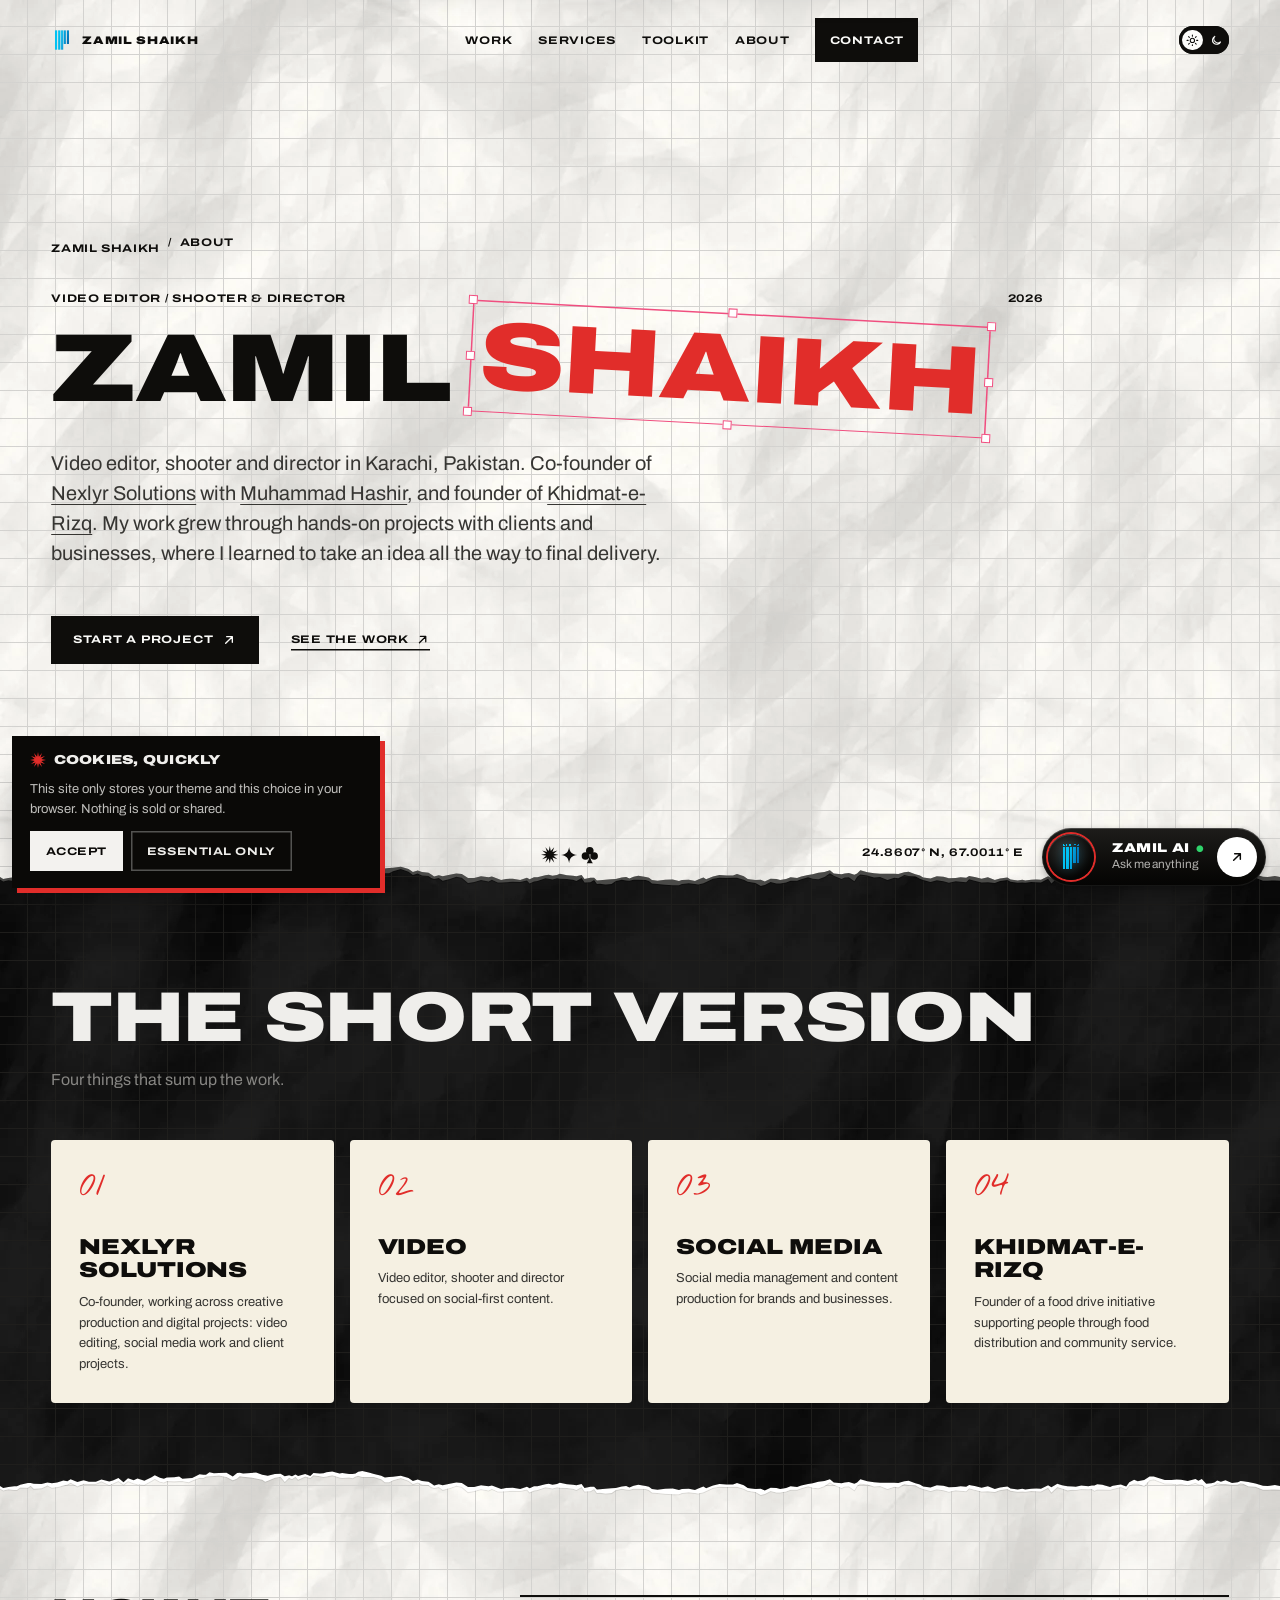
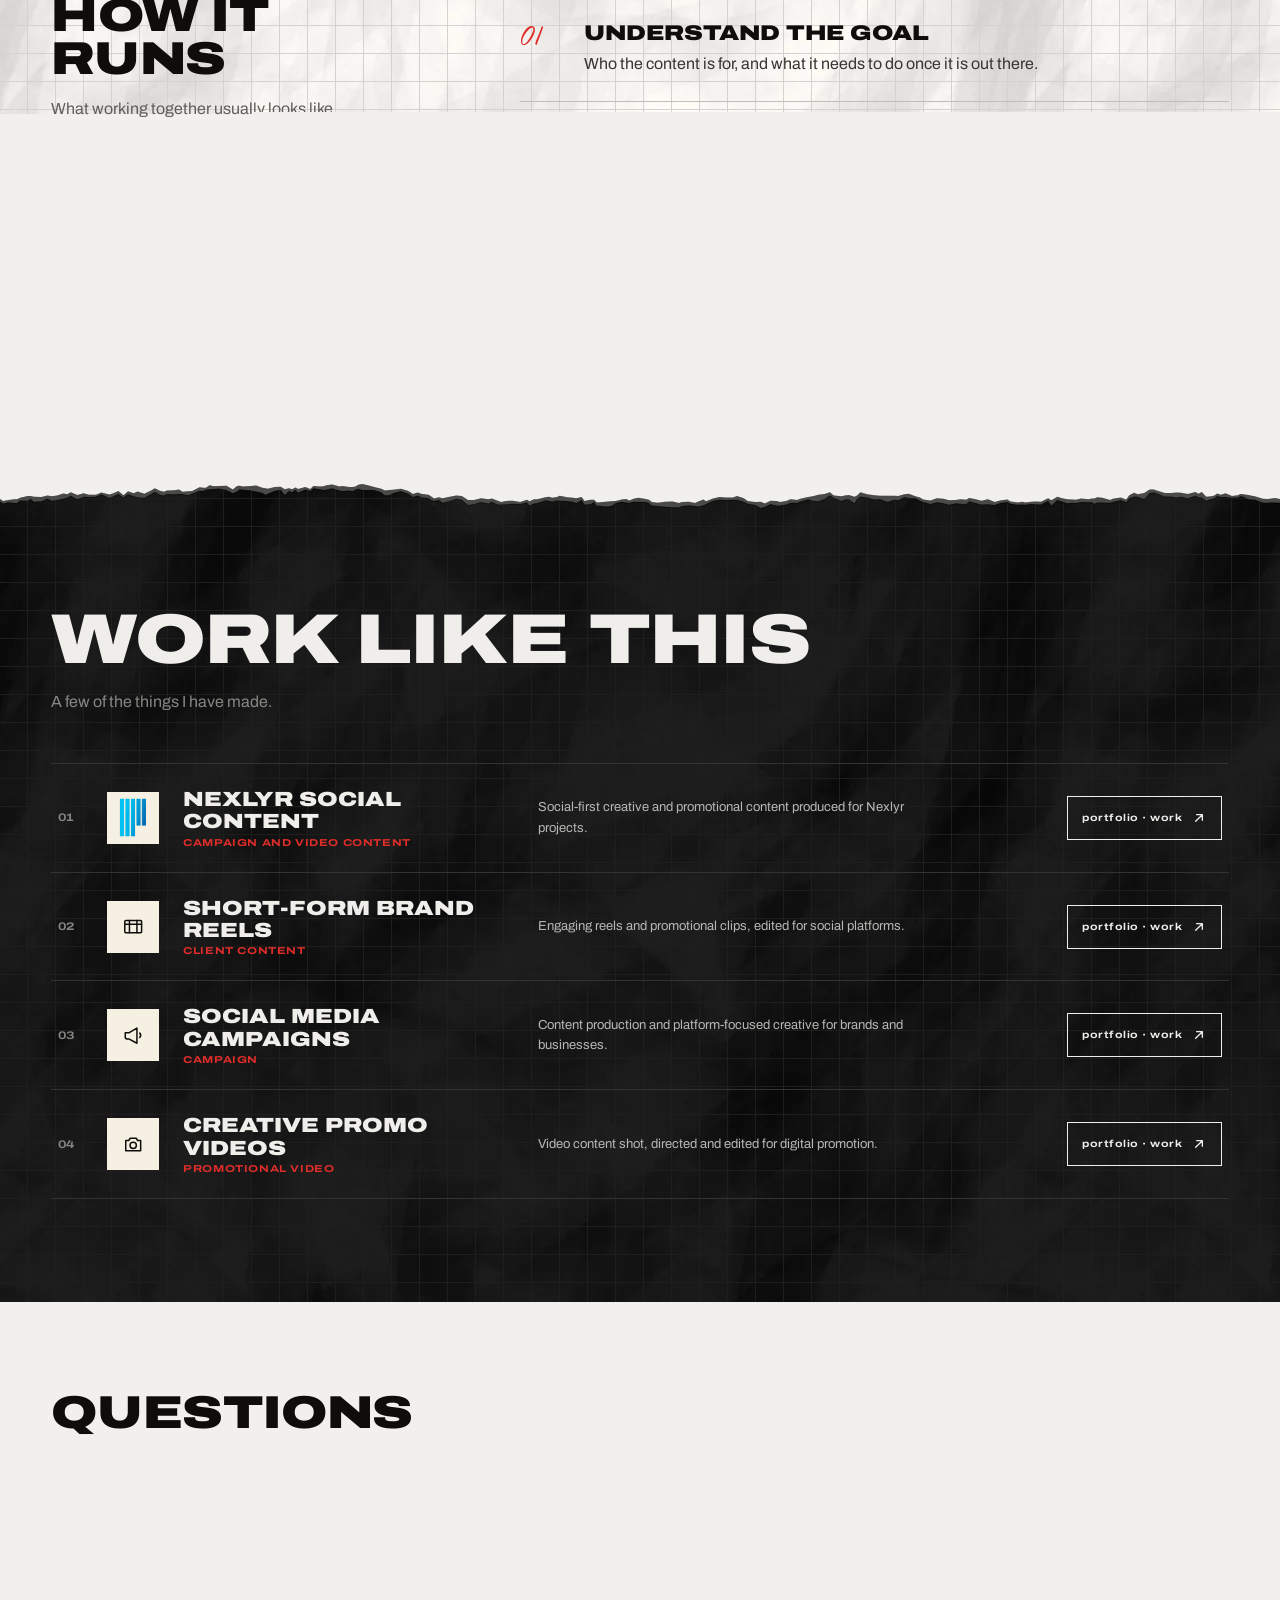
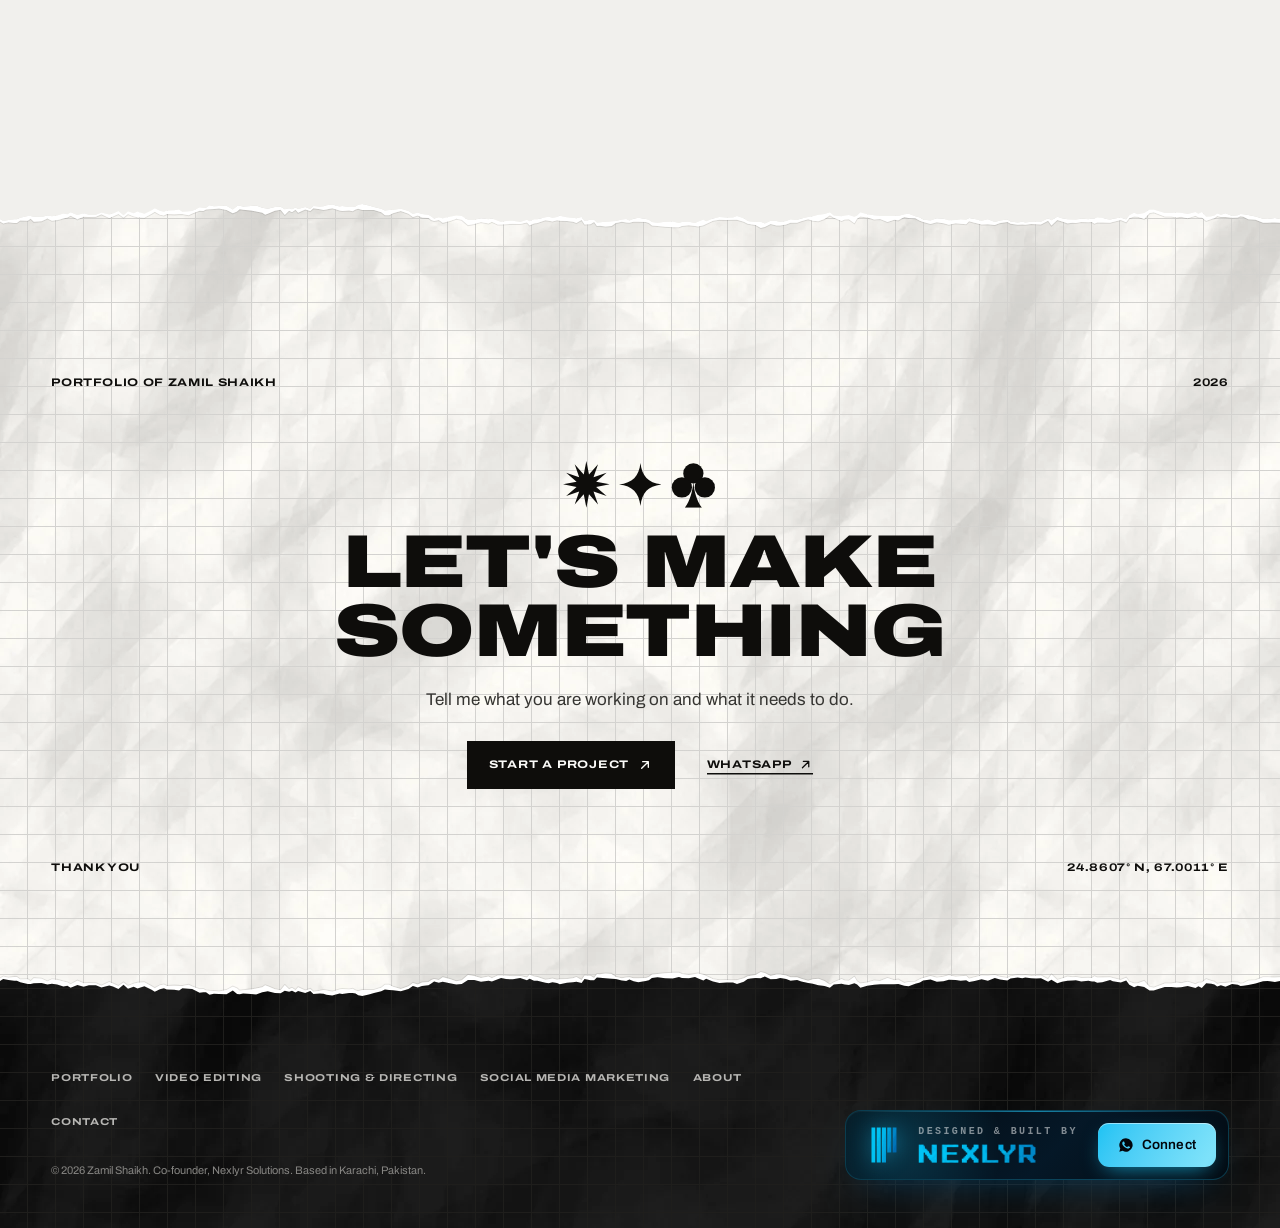
==== commit b2838316: "Match Hashir's portfolio: clean pop-out OG card and PWA/googlebot meta - OG card: use the full cutou" ====
--- a/about.html
+++ b/about.html
@@ -7,6 +7,7 @@
 <meta name="description" content="Zamil Shaikh is a video editor, shooter and director in Karachi, co-founder of Nexlyr Solutions and founder of Khidmat-e-Rizq, a food drive initiative.">
 <meta name="author" content="Zamil Shaikh">
 <meta name="robots" content="index, follow, max-image-preview:large, max-snippet:-1, max-video-preview:-1">
+<meta name="googlebot" content="index, follow, max-image-preview:large, max-snippet:-1">
 <meta name="google-site-verification" content="wDHB1RTgLPvijMdIk2iDe6qK_QwUgyCxZqGYaZdzou4">
 <meta name="geo.region" content="PK-SD">
 <meta name="geo.placename" content="Karachi">
@@ -19,6 +20,9 @@
 <link rel="icon" type="image/png" href="/favicon.png">
 <link rel="apple-touch-icon" href="/apple-touch-icon.png">
 <link rel="manifest" href="/site.webmanifest">
+<meta name="apple-mobile-web-app-capable" content="yes">
+<meta name="mobile-web-app-capable" content="yes">
+<meta name="apple-mobile-web-app-status-bar-style" content="black-translucent">
 <meta name="apple-mobile-web-app-title" content="Zamil">
 <meta name="format-detection" content="telephone=no">
 <meta property="og:locale" content="en_US">
